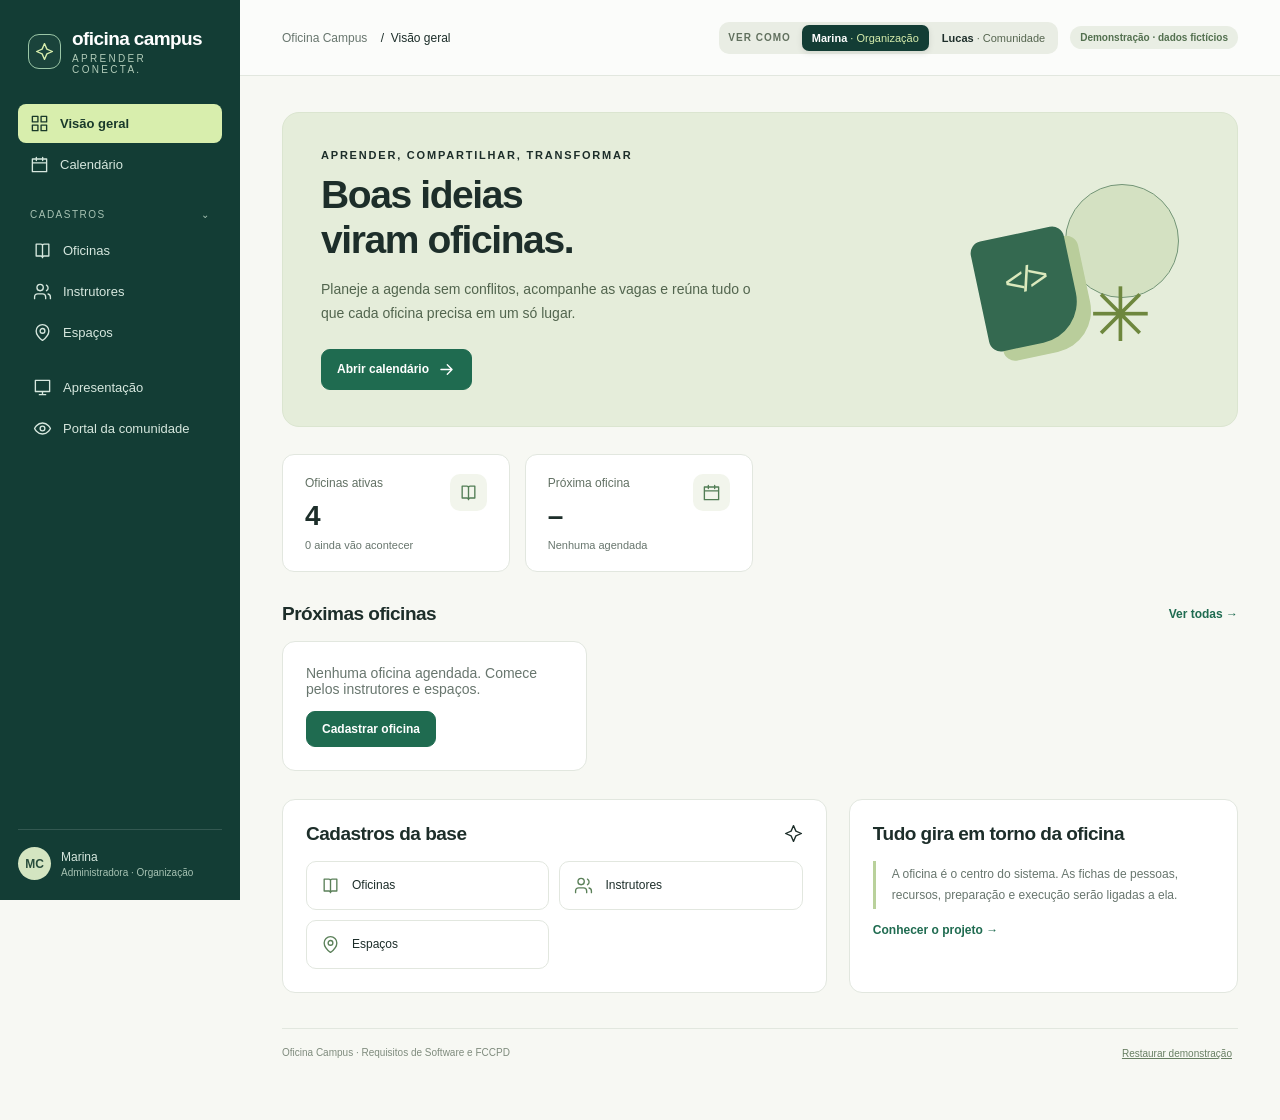
==== prototipo.html @ 09bb274a "Implementa oficinas, instrutores, espaços, calendário e a interface por perfil" ====
<!doctype html>
<html lang="pt-BR"><head><meta charset="UTF-8"><meta name="viewport" content="width=device-width, initial-scale=1.0"><meta name="theme-color" content="#133d35"><meta name="description" content="Oficina Campus: organização de informações e experiências de aprendizagem."><title>Oficina Campus</title><link rel="icon" href="data:,"><style>:root{--ink:#1d2e2a;--muted:#68766e;--forest:#133d35;--green:#1f6b50;--lime:#d8eead;--line:#e2e7df;--paper:#f7f8f3;--white:#fff;--radius:17px;--shadow:0 18px 55px #18372c17;color-scheme:light;font-family:Inter,ui-sans-serif,-apple-system,BlinkMacSystemFont,"Segoe UI",sans-serif}
*{box-sizing:border-box}body{margin:0;background:var(--paper);color:var(--ink);font-size:14px}button,input,select,textarea{font:inherit}button,a,input,select,textarea{outline-offset:4px}button{cursor:pointer}button:disabled{cursor:wait;opacity:.55}a{color:inherit}button:focus-visible,a:focus-visible{outline:3px solid #b7d877}h1,h2,h3,p{margin-top:0}h1{font-size:36px;letter-spacing:-1.4px;font-weight:650;line-height:1.15}h2{font-size:23px;letter-spacing:-.5px}h3{font-size:16px}.muted{color:var(--muted)}.eyebrow{font-size:11px;font-weight:750;text-transform:uppercase;letter-spacing:1.8px}.skip{position:fixed;top:-100px;left:20px;z-index:100;background:white;padding:14px}.skip:focus{top:8px}.icon{width:19px;height:19px;vertical-align:middle;fill:none;stroke:currentColor;stroke-width:1.7;stroke-linecap:round;stroke-linejoin:round;flex-shrink:0}
.sidebar{position:fixed;inset:0 auto 0 0;width:240px;background:var(--forest);color:#d6e7de;padding:28px 18px 20px;display:flex;flex-direction:column;z-index:10}.brand{display:flex;gap:11px;align-items:center;font-size:19px;color:white;text-decoration:none;font-weight:650;padding:0 10px 27px;letter-spacing:-.6px}.brandmark{width:35px;height:35px;border:1px solid #9ac6a6;border-radius:11px;display:grid;place-items:center;color:var(--lime);background:#ffffff08}.brand small{display:block;font-size:10px;letter-spacing:2.3px;font-weight:450;margin-top:3px;color:#b2ccb9}.navscroll{overflow:auto;scrollbar-width:thin;scrollbar-color:#46665a transparent;flex:1}.navlink{display:flex;align-items:center;gap:11px;text-decoration:none;padding:10px 12px;border-radius:8px;font-size:13px;margin:2px 0}.navlink:hover{background:#ffffff0b}.navlink.active{background:var(--lime);color:#19392a;font-weight:650}.navsection{margin-top:16px}.navsection summary{font-size:10px;letter-spacing:1.5px;text-transform:uppercase;color:#a7c2b3;padding:9px 12px;cursor:pointer;list-style:none;display:flex;justify-content:space-between}.navsection summary:after{content:'⌄'}.navsection .navlink{padding-left:15px}.sidefoot{border-top:1px solid #ffffff23;padding-top:17px;margin-top:18px;display:flex;gap:10px;align-items:center;font-size:12px}.avatar{width:33px;height:33px;display:grid;place-items:center;border-radius:50%;font-weight:700;background:#d4e5c1;color:#294d3c}.sidefoot small{display:block;color:#a7c2b3;margin-top:3px}.workspace{margin-left:240px;min-height:100vh}.topbar{height:76px;border-bottom:1px solid var(--line);display:flex;align-items:center;justify-content:space-between;padding:0 42px;background:#fff9;gap:20px}.breadcrumb{font-size:12px;color:var(--muted)}.breadcrumb span{color:var(--ink);margin-left:10px}.top-actions{display:flex;gap:12px;align-items:center}.badge{font-size:10px;border-radius:20px;padding:6px 10px;background:#e9eee4;color:#53704f;white-space:nowrap;font-weight:650}.outline,.button,.iconbutton{display:inline-flex;gap:8px;align-items:center;justify-content:center;border:1px solid var(--line);background:white;border-radius:9px;padding:10px 15px;color:var(--ink);text-decoration:none;font-weight:600;font-size:12px}.button{background:var(--green);color:white;border-color:var(--green)}.button:hover{background:#17553f}.button.light{background:var(--lime);border-color:var(--lime);color:var(--forest)}.outline:hover,.iconbutton:hover{background:#f0f4e8}.iconbutton{width:34px;height:34px;padding:6px}.mobile-menu{display:none}.content{max-width:1500px;margin:auto;padding:36px 42px 60px}.pageheading{display:flex;justify-content:space-between;align-items:center;gap:20px;margin-bottom:25px}.pageheading h1{margin-bottom:10px}.pageheading p{color:var(--muted);margin:0;font-size:14px;line-height:1.7}.hero{background:#e5edda;border:1px solid #dbe5d0;border-radius:var(--radius);padding:36px 38px;position:relative;overflow:hidden;min-height:206px;display:flex;align-items:center;justify-content:space-between;margin-bottom:27px}.hero h1{max-width:480px;font-size:39px;margin:12px 0 14px}.hero p{max-width:445px;line-height:1.75;color:#52654e;margin-bottom:23px}.hero-art{width:210px;height:170px;position:relative;margin-right:20px;flex-shrink:0}.art-circle{position:absolute;width:114px;height:114px;border:1px solid #739577;border-radius:50%;right:0;top:0;background:#b8cd9e66}.art-square{position:absolute;width:95px;height:112px;left:10px;top:49px;border-radius:12px 12px 42px 12px;background:#346950;transform:rotate(-12deg);box-shadow:12px 12px 0 #b9cd9b}.art-spark{position:absolute;right:27px;bottom:1px;font-size:75px;color:#6e873e;line-height:1}.art-lines{position:absolute;left:35px;top:75px;color:#dbe9bd;transform:rotate(-12deg);font-size:35px;letter-spacing:-3px}.stats{display:grid;grid-template-columns:repeat(4,1fr);gap:15px;margin-bottom:31px}.stat{background:white;border:1px solid var(--line);border-radius:12px;padding:19px 22px;display:flex;justify-content:space-between;align-items:start}.stat b{display:block;font-size:28px;letter-spacing:-1px;margin:10px 0 4px;font-weight:600}.stat small{color:var(--muted);font-size:11px}.stat-label{color:#627164;font-size:12px}.stat-icon{background:#f2f5ec;border-radius:10px;padding:9px;color:#527d55}.sectionhead{display:flex;align-items:center;justify-content:space-between;margin-bottom:16px;gap:15px}.sectionhead h2{margin:0;font-size:19px}.textlink{color:var(--green);font-weight:650;font-size:12px;text-decoration:none}.cards{display:grid;grid-template-columns:repeat(3,minmax(0,1fr));gap:20px}.card{background:white;border:1px solid var(--line);border-radius:14px;overflow:hidden;transition:transform .15s,box-shadow .15s}.card:hover{transform:translateY(-3px);box-shadow:0 9px 25px #18372c0c}.card-art{height:138px;position:relative;overflow:hidden;display:flex;justify-content:center;align-items:center;background:#dde8d8;color:#3e7351}.card-art.theme-1{background:#e3e8ef;color:#4e6880}.card-art.theme-2{background:#f0e3d7;color:#a67752}.card-art:before{content:'';position:absolute;width:100px;height:100px;border:1px solid currentColor;opacity:.25;transform:rotate(35deg);border-radius:24px;right:35px}.card-art:after{content:'';position:absolute;width:135px;height:135px;border:1px solid currentColor;opacity:.2;border-radius:50%;left:20px;bottom:-55px}.card-art .icon{height:49px;width:49px;stroke-width:1.1;z-index:1}.card-art .pill{position:absolute;top:14px;left:14px;background:#ffffffcc;font-size:9px}.cardbody{padding:20px}.cardbody h3{line-height:1.4;margin-bottom:10px}.cardbody p{color:var(--muted);line-height:1.7;font-size:12px;min-height:40px;margin-bottom:18px;display:-webkit-box;-webkit-line-clamp:2;-webkit-box-orient:vertical;overflow:hidden}.cardfoot{border-top:1px solid #eff1ec;padding-top:15px;display:flex;justify-content:space-between;align-items:center;color:var(--muted);font-size:11px}.cardfoot button{border:0;background:transparent;color:var(--green);font-size:11px;font-weight:700}.pill{display:inline-flex;gap:5px;align-items:center;background:#eaf4e6;color:#3b6a43;border-radius:20px;padding:5px 9px;font-size:10px;font-weight:600}.pill.gray{background:#edf0ec;color:#6b756d}.pill.blue{background:#e5eff6;color:#386683}.pill.gold{background:#fbf1d5;color:#886e22}.panel{background:white;border:1px solid var(--line);border-radius:13px;padding:23px}.twocol{display:grid;grid-template-columns:1.4fr 1fr;gap:22px;margin-top:28px}.quicklinks{display:grid;grid-template-columns:1fr 1fr;gap:10px}.quicklink{padding:14px;border:1px solid var(--line);border-radius:10px;text-decoration:none;display:flex;gap:12px;align-items:center;font-size:12px}.quicklink .icon{color:#5b8059}.note{border-left:3px solid #b9d19b;padding:3px 0 3px 16px;line-height:1.75;font-size:12px;color:var(--muted)}.toolbar{display:flex;gap:12px;align-items:center;margin-bottom:20px;flex-wrap:wrap}.searchbox{display:flex;gap:10px;align-items:center;flex:1;min-width:190px;background:white;border:1px solid var(--line);border-radius:9px;padding:0 13px;color:var(--muted)}.searchbox input{width:100%;border:0;background:transparent;padding:12px 0;outline:none}.toolbar select{border:1px solid var(--line);background:white;border-radius:9px;padding:11px 14px;font-size:12px}.segmented{display:flex;background:#e9ede4;border-radius:9px;padding:3px;gap:3px}.segmented button{border:0;background:transparent;border-radius:7px;padding:8px 12px;font-size:12px;color:#61705e}.segmented button.active{background:white;box-shadow:0 2px 5px #00000008;color:var(--ink)}.tablewrap{overflow:auto;background:white;border:1px solid var(--line);border-radius:12px}table{width:100%;border-collapse:collapse;text-align:left;white-space:nowrap}thead{background:#f4f6f0}th{font-size:10px;text-transform:uppercase;letter-spacing:1px;color:#6b786a;font-weight:650;padding:15px 20px}td{padding:17px 20px;font-size:12px;border-top:1px solid #edf0e9}td:first-child{font-weight:600}td .truncate{display:block;max-width:310px;overflow:hidden;text-overflow:ellipsis}.rowactions{display:flex;gap:6px;justify-content:flex-end}.empty{text-align:center;padding:65px 20px;background:white;border:1px dashed #cad5c4;border-radius:14px}.empty .icon{width:40px;height:40px;color:#93a581;margin-bottom:15px}.empty p{color:var(--muted);line-height:1.8}.results-count{font-size:11px;color:var(--muted);margin-bottom:13px}.footer{display:flex;justify-content:space-between;border-top:1px solid var(--line);margin-top:35px;padding-top:18px;color:#7f8b7d;font-size:10px;gap:20px}.footer button{background:none;border:0;color:#687f63;font-size:10px;text-decoration:underline}
dialog{border:0;padding:0;background:white;color:var(--ink);box-shadow:var(--shadow)}dialog::backdrop{background:#142d255c;backdrop-filter:blur(3px)}#drawer{position:fixed;inset:0 0 0 auto;margin:0;width:min(570px,100%);height:100dvh;max-height:100dvh;border-radius:18px 0 0 18px;max-width:100%;overflow:auto}#drawer[open]{display:flex;flex-direction:column}.drawerhead{padding:28px 30px 22px;border-bottom:1px solid var(--line);display:flex;align-items:start;justify-content:space-between;gap:20px}.drawerhead h2{margin:8px 0 9px;font-size:25px}.drawerhead p{color:var(--muted);font-size:12px;line-height:1.6;margin:0}.drawerbody{padding:25px 30px;flex:1;overflow:auto}.drawerbody form{display:flex;flex-direction:column;gap:20px}.field label{display:block;font-size:12px;font-weight:650;margin-bottom:8px}.field label em{font-size:10px;color:#87917f;font-style:normal;font-weight:400;margin-left:7px}.field input,.field textarea,.field select{width:100%;padding:12px 13px;border:1px solid #d8e0d2;border-radius:8px;color:var(--ink);background:#fdfefb}.field textarea{min-height:105px;resize:vertical;line-height:1.7}.field input:focus,.field textarea:focus,.field select:focus{border-color:#428064;outline:2px solid #dae9c9}.field small{display:block;font-size:10px;color:var(--muted);line-height:1.65;margin-top:6px}.drawerfoot{position:sticky;bottom:0;background:#fff;padding:18px 30px;border-top:1px solid var(--line);display:flex;gap:10px;justify-content:flex-end}.form-error{background:#fff1ec;border:1px solid #ecc8bc;color:#9f4634;font-size:12px;padding:13px;border-radius:9px;line-height:1.6}.detailitem{margin-bottom:24px}.detailitem dt{font-size:10px;letter-spacing:.9px;text-transform:uppercase;color:var(--muted);margin-bottom:8px}.detailitem dd{margin:0;line-height:1.85;white-space:pre-wrap;font-size:14px;overflow-wrap:anywhere}.detailitem ul{padding-left:20px}.component-row{display:flex;gap:7px;margin-bottom:8px}.detailmeta{display:flex;gap:9px;flex-wrap:wrap;margin-bottom:24px}.smallnote{font-size:11px;color:var(--muted);line-height:1.8;margin:15px 0}.alertline{background:#f2f5e9;padding:13px 15px;border-radius:8px;font-size:12px;line-height:1.7;color:#5b7050;margin-bottom:20px}#confirm{width:420px;max-width:calc(100% - 30px);border-radius:15px;padding:28px}#confirm h2{font-size:22px}#confirm p{line-height:1.8;color:var(--muted);font-size:13px}#confirm .actions{display:flex;gap:10px;justify-content:flex-end;margin-top:25px}#toast{position:fixed;bottom:24px;left:calc(50% + 120px);transform:translateX(-50%);z-index:100;background:var(--forest);color:white;padding:13px 22px;border-radius:10px;box-shadow:var(--shadow);font-size:12px;max-width:90%;display:none}#toast.show{display:block}.map-scroll{overflow:auto;padding-bottom:15px}.storymap{min-width:1000px;display:grid;grid-template-columns:repeat(5,minmax(180px,1fr));gap:12px}.maphead{padding:19px;border-radius:10px;background:var(--forest);color:white;min-height:90px}.maphead small{color:#b5d0b9;font-size:10px}.maphead h3{line-height:1.5;margin:10px 0 0;font-size:14px}.maplane{grid-column:1/-1;padding:13px 2px 5px;font-size:11px;font-weight:700;letter-spacing:1px;text-transform:uppercase;color:#5d7452;border-bottom:1px dashed #c8d6bc}.storycolumn{display:flex;flex-direction:column;gap:10px}.storycard{display:block;width:100%;text-align:left;border:1px solid #dae3cf;border-top:3px solid #aac986;background:#fff;border-radius:8px;padding:14px;line-height:1.6;color:var(--ink)}.storycard:hover{background:#f2f6e9}.storycard b{display:block;font-size:12px;margin-bottom:7px}.storycard p{font-size:10px;margin:0;color:var(--muted)}.storycard small{display:block;font-size:9px;color:#708260;margin-top:9px}.personas{display:grid;grid-template-columns:repeat(3,1fr);gap:20px}.persona{border:1px solid var(--line);background:white;border-radius:15px;padding:25px}.persona .avatar{width:48px;height:48px;margin-bottom:18px;font-size:16px}.persona h3{font-size:20px;margin-bottom:6px}.persona .role{font-size:11px;color:#5b7d51;margin-bottom:19px}.persona p,.persona li{font-size:12px;line-height:1.8;color:var(--muted)}.persona ul{padding-left:15px}.presentationtabs{display:flex;gap:10px;margin:22px 0;flex-wrap:wrap}.presentationtabs a{padding:9px 15px;border:1px solid var(--line);border-radius:8px;text-decoration:none;background:white;font-size:12px}.presentationtabs a.active{background:var(--forest);color:white}.timeline{display:flex;flex-direction:column;gap:14px}.timeline-row{display:grid;grid-template-columns:115px 1fr;gap:23px;background:white;border:1px solid var(--line);padding:20px;border-radius:12px}.timeline-row time{font-weight:700;color:var(--green);font-size:16px}.timeline-row p{font-size:12px;color:var(--muted);line-height:1.7;margin-bottom:0}.timeline-row h3{margin-bottom:8px}.portalhero{text-align:center;padding:45px 15px}.portalhero h1{font-size:40px}.portalhero p{color:var(--muted);line-height:1.8}.portalgrid{display:grid;grid-template-columns:repeat(2,1fr);gap:18px}.portalitem{background:white;border:1px solid var(--line);padding:25px;border-radius:14px}.portalitem p{font-size:13px;line-height:1.8;white-space:pre-wrap;overflow-wrap:anywhere}.portalitem .eyebrow{color:#6c8d55;margin-bottom:13px}.legend{display:flex;gap:15px;flex-wrap:wrap;font-size:11px;color:var(--muted);margin:20px 0}.legend span:before{content:'●';color:#99b978;margin-right:6px}.focusnote{background:#e8efdb;border:1px solid #dae5c8;border-radius:10px;padding:18px;font-size:12px;line-height:1.8;margin-bottom:23px}
@media(min-width:1600px){.content{padding-top:42px}.hero h1{font-size:44px}.card-art{height:170px}}
@media(max-width:1100px){.sidebar{width:210px}.workspace{margin-left:210px}.content{padding:28px 25px}.topbar{padding:0 25px}.cards{gap:13px}.hero{padding:28px}.hero-art{width:150px;margin:0}.hero h1{font-size:34px}.stat{padding:16px}.stat-icon{display:none}.personas{gap:12px}.persona{padding:18px}#toast{left:calc(50% + 105px)}}
@media(max-width:800px){.sidebar{transform:translateX(-100%);transition:transform .2s}.sidebar.open{transform:translateX(0);box-shadow:20px 0 60px #0004}.workspace{margin-left:0}.mobile-menu{display:inline-flex}.topbar{height:64px;padding:0 18px}.breadcrumb{display:none}.top-actions{margin-left:auto;gap:8px}.top-actions>.outline{font-size:10px;padding:9px}.badge{font-size:9px}.content{padding:25px 18px}.hero{padding:26px}.hero-art{display:none}.hero h1{font-size:34px}.stats{grid-template-columns:1fr 1fr;gap:10px}.cards{grid-template-columns:repeat(2,minmax(0,1fr))}.twocol{grid-template-columns:1fr}.personas{grid-template-columns:1fr}.pageheading{align-items:start}h1{font-size:30px}.pageheading .button{white-space:nowrap}.portalgrid{grid-template-columns:1fr}#toast{left:50%}.footer{line-height:1.6}}
@media(max-width:490px){.cards{grid-template-columns:1fr}.card-art{height:130px}.hero h1{font-size:32px}.hero{padding:25px}.top-actions .badge{max-width:130px;white-space:normal;text-align:center}.top-actions>.outline .icon{display:none}.pageheading{flex-wrap:wrap}.pageheading .button{width:100%}.toolbar .segmented{order:5}.quicklinks{grid-template-columns:1fr}.timeline-row{grid-template-columns:1fr;gap:7px}.drawerhead,.drawerbody{padding:23px}.drawerfoot{padding:16px 23px}.stat b{font-size:25px}.hero .eyebrow{font-size:10px}}
/* ---------- Versão 3: oficina no centro, calendário, vagas e abas ---------- */
.card-art .arttags{position:absolute;top:14px;left:14px;right:14px;display:flex;gap:6px;flex-wrap:wrap;z-index:1}.card-art .arttags .pill{position:static}
.pill.warn{background:#fff1e1;color:#9a5a14}.pill .icon{width:13px;height:13px}
.past{filter:grayscale(.85);opacity:.62}.past:hover{opacity:.85}tr.past td{color:#8a948b}
.seats{display:inline-flex;align-items:center;gap:5px}.seats.full{color:#9f4634;font-weight:650}
button.soldout:disabled,button[aria-disabled="true"]{cursor:not-allowed;opacity:.5}
.button.small,.outline.small{padding:6px 10px;font-size:11px}
.textlink.back{display:inline-flex;gap:6px;align-items:center;margin-bottom:16px;font-size:12px}.textlink.strong{border:0;background:none;font-size:17px;font-weight:650;color:var(--ink);padding:0;text-align:left}
.oficinahead{align-items:flex-start}.oficinahead .coursemeta{margin-top:8px}.headactions{display:flex;gap:10px;flex-wrap:wrap;justify-content:flex-end}
.tabs{display:flex;gap:4px;border-bottom:1px solid var(--line);margin:8px 0 24px;overflow:auto}.tabs button{border:0;background:transparent;padding:12px 16px;font-weight:600;font-size:13px;color:var(--muted);border-bottom:3px solid transparent;display:inline-flex;gap:8px;align-items:center;white-space:nowrap}.tabs button.active{color:var(--forest);border-bottom-color:var(--green)}.tabs .count{font-size:10px;background:#e9eee4;color:#53704f;border-radius:20px;padding:2px 8px}
.tabsection{background:white;border:1px solid var(--line);border-radius:14px;padding:20px 22px;margin-bottom:18px}.tabsection .sectionhead{margin:0 0 6px}.tabsection h2{font-size:18px;display:flex;gap:9px;align-items:center}.tabsection h2 .muted{font-size:13px;font-weight:500}
.recordlist{list-style:none;margin:10px 0 0;padding:0}.recordlist li{display:flex;align-items:center;gap:12px;border-top:1px solid var(--line);padding:10px 0}.recordlist li:first-child{border-top:0}.rowmain{flex:1;text-align:left;border:0;background:transparent;padding:4px 0;color:var(--ink);min-width:0}.rowmain b{display:block;font-size:13px}.rowmain small{display:block;color:var(--muted);font-size:11px;margin-top:3px;overflow:hidden;text-overflow:ellipsis;white-space:nowrap}.rowtags{display:flex;gap:6px}.recordlist .rowactions{display:flex;gap:6px;align-items:center}.archivedrow{opacity:.6}.emptyline{font-size:12px;margin:8px 0 0}
.summaryrow{display:flex;width:100%;gap:12px;align-items:center;text-align:left;border:1px solid var(--line);background:#fbfcf8;border-radius:10px;padding:13px 15px;margin-bottom:9px;color:var(--ink)}.summaryrow b{min-width:90px}.summaryrow span{flex:1;color:var(--muted);font-size:12px}.summaryrow:hover{background:#f0f4e8}
.calhead{display:flex;align-items:center;gap:10px;margin:8px 0 14px;flex-wrap:wrap}.calhead h2{margin:0;min-width:190px;text-align:center}.calhead.small h3{margin:0;flex:1;text-align:center}.legend.inline{margin:0 0 0 auto;align-items:center}.legend.inline span:before{content:none}.legend .dot{display:inline-block;width:10px;height:10px;border-radius:3px;background:var(--green);margin:0 2px 0 8px}.legend .dot.past{background:#b9c1b9}
.calendar{display:grid;grid-template-columns:repeat(7,minmax(0,1fr));gap:6px;margin-bottom:28px}.calweek{font-size:10px;font-weight:700;text-transform:uppercase;letter-spacing:1px;color:var(--muted);padding:4px 6px}.calday{min-height:118px;background:white;border:1px solid var(--line);border-radius:10px;padding:7px;display:flex;flex-direction:column;gap:5px;min-width:0}.calday.empty{background:transparent;border-color:transparent}.calday.today{border-color:var(--green);box-shadow:inset 0 0 0 1px var(--green)}.calnum{display:flex;justify-content:space-between;align-items:center;font-size:12px;font-weight:650;color:var(--muted)}.caladd{border:0;background:transparent;color:#9aa79c;padding:2px;border-radius:6px;opacity:0}.calday:hover .caladd,.caladd:focus-visible{opacity:1}.caladd .icon{width:15px;height:15px}
.calevent{display:block;width:100%;text-align:left;border:0;border-left:3px solid var(--green);background:#eaf4e6;color:var(--forest);border-radius:6px;padding:6px 7px;font-size:11px;line-height:1.35;overflow:hidden}.calevent small{display:block;color:#5b7263;font-size:10px;margin-top:2px;white-space:nowrap;overflow:hidden;text-overflow:ellipsis}.calevent.warn{border-left-color:#d08a2e}.calevent:hover{background:#dcedd3}
.calendar.mini{gap:3px;margin-bottom:14px}.calendar.mini .calweek{text-align:center;padding:2px}.calendar.mini .calday{min-height:0;aspect-ratio:1;padding:0;border-radius:8px;align-items:center;justify-content:center;font-size:12px}.calendar.mini .calday button{width:100%;height:100%;border:0;border-radius:8px;background:var(--green);color:white;font-weight:700}.calendar.mini .calday button.past{background:#b9c1b9}
.agenda{list-style:none;padding:0;margin:0 0 30px}.agenda li{margin-bottom:9px}.agenda button{display:flex;width:100%;gap:18px;align-items:center;text-align:left;border:1px solid var(--line);background:white;border-radius:12px;padding:14px 16px;color:var(--ink)}.agenda time{min-width:120px;font-weight:700;color:var(--green)}.agenda time small{display:block;color:var(--muted);font-weight:500;margin-top:3px}.agenda span{flex:1}.agenda .coursemeta{margin-top:5px}
.supportgrid{display:grid;grid-template-columns:minmax(260px,330px) 1fr;gap:24px;align-items:start}.miniStats{display:flex;flex-direction:column;gap:8px;margin-top:18px}.upcoming{margin-bottom:16px}.upcominghead{display:flex;justify-content:space-between;gap:14px;align-items:flex-start}.upcominghead h3{margin-bottom:6px}
.checklist{list-style:none;padding:0;margin:14px 0 0;display:grid;grid-template-columns:repeat(auto-fill,minmax(220px,1fr));gap:8px}.checklist button{display:flex;width:100%;gap:9px;align-items:center;text-align:left;border:1px solid var(--line);border-radius:9px;background:#fbfcf8;padding:10px 12px;font-size:12px;color:var(--ink)}.checklist button span{flex:1}.checklist .ok button{border-color:#cfe3c4}.checklist .ok .icon:first-child{color:var(--green)}.checklist .warn button{background:#fff7ec;border-color:#f0d5ad}.checklist .warn .icon:first-child{color:#b26a12}.checklist .info .icon:first-child{color:#5e7a8c}
.confirmation{text-align:center;padding:30px 10px;line-height:1.8}.confirmation .icon{width:46px;height:46px;color:var(--green);margin-bottom:14px}.confirmation p{font-size:14px}
.heroactions{display:flex;gap:10px;justify-content:center;flex-wrap:wrap}.sitenav .button.ghost{background:transparent;color:#d6e7de;border-color:#ffffff40}.sitenav .button.ghost:hover{background:#ffffff14}
.sitenav>button.active:not(.button){background:#ffffff1f;color:white}
@media(max-width:1100px){.supportgrid{grid-template-columns:1fr}}
@media(max-width:800px){.calendar:not(.mini){display:none}.calhead h2{min-width:0}.legend.inline{display:none}.recordlist li{flex-wrap:wrap}.recordlist .rowmain{flex-basis:100%}.oficinahead{flex-direction:column}.headactions{justify-content:flex-start}.agenda button{flex-wrap:wrap}}
@media print{.sidebar,.topbar,.footer,.presentationtabs,.pageheading>button,.toolbar,#toast{display:none!important}.workspace{margin:0}.content{padding:0;max-width:none}.storymap{min-width:0;gap:7px}.map-scroll{overflow:visible}.storycard{break-inside:avoid;padding:8px}.storycard b{font-size:9px}.storycard p,.storycard small{font-size:8px}.maphead{min-height:60px;padding:10px}.maphead h3{font-size:11px}.personas{grid-template-columns:repeat(3,1fr)}@page{size:A4 landscape;margin:12mm}}
.profileswitch{display:flex;align-items:center;gap:3px;background:#e9ede4;border-radius:10px;padding:3px;font-size:11px}
.profileswitch>span{color:#61705e;padding:0 8px 0 6px;font-size:10px;text-transform:uppercase;letter-spacing:1px;font-weight:700}
.profileswitch button{border:0;background:transparent;border-radius:7px;padding:7px 10px;font-size:11px;color:#55654f;white-space:nowrap}
.profileswitch button b{font-weight:700;color:var(--ink)}
.profileswitch button.active{background:var(--forest);color:#d8eead;box-shadow:0 2px 6px #0000001a}
.profileswitch button.active b{color:white}
a.stat{text-decoration:none;color:inherit}
a.stat:hover{border-color:#b9d19b}
.linkchip{display:inline-flex;align-items:center;gap:6px;border:1px solid #d7e3cc;background:#f4f8ee;color:#2f5b3f;border-radius:20px;padding:4px 10px 4px 8px;font-size:11px;font-weight:600;max-width:240px;overflow:hidden;text-overflow:ellipsis}
.linkchip .icon{width:14px;height:14px}
.linkchip.archived{background:#f0f1ee;color:#6b756d;border-color:#e0e3dd}
.related{border-top:1px solid var(--line);padding-top:20px;margin-top:6px}
.related h3{display:flex;gap:8px;align-items:center;font-size:14px;margin-bottom:14px}
.relatedgroup{border:1px solid var(--line);border-radius:10px;padding:12px 14px;margin-bottom:10px}
.relatedhead{display:flex;justify-content:space-between;align-items:center;gap:10px;font-size:12px;font-weight:650}
.relatedhead span{display:flex;gap:8px;align-items:center}
.relatedhead .textlink{border:0;background:none}
.relatedgroup ul{margin:8px 0 0;padding-left:26px;font-size:12px;line-height:1.9}
.relatedgroup li button{border:0;background:none;padding:0;color:var(--ink);text-align:left;text-decoration:underline;text-decoration-color:#c5d4b8}
.lockedfield{display:flex;gap:8px;align-items:center;padding:12px 13px;border:1px dashed #cfdcc4;border-radius:8px;background:#f6f9f1;font-weight:600;font-size:13px}
.countbutton{min-width:34px;border:1px solid #d7e3cc;background:#f4f8ee;border-radius:8px;padding:6px 10px;font-weight:700;color:#2f5b3f}
.countbutton.zero{background:white;color:#9aa596;border-color:var(--line);font-weight:500}
.supporttable td small{font-weight:400}
.previewline{display:flex;gap:10px;align-items:center}
.previewline span{flex:1}
.previewline .textlink{border:0;background:none}
.site{min-height:100vh;background:var(--paper)}
.sitehead{position:sticky;top:0;z-index:5;display:flex;align-items:center;gap:22px;padding:14px 42px;background:#133d35f2;color:white;backdrop-filter:blur(6px);flex-wrap:wrap}
.sitebrand{display:flex;gap:11px;align-items:center;color:white;text-decoration:none;font-size:18px;font-weight:650;letter-spacing:-.5px}
.sitebrand small{display:block;font-size:10px;letter-spacing:1.6px;font-weight:450;color:#b2ccb9;text-transform:uppercase;margin-top:2px}
.sitenav{display:flex;gap:6px;align-items:center;margin-left:auto}
.sitenav>button:not(.button){border:0;background:transparent;color:#d6e7de;padding:9px 12px;border-radius:8px;font-size:12px;font-weight:600}
.sitenav>button:not(.button):hover{background:#ffffff14}
.sitehead .profileswitch{background:#ffffff14}
.sitehead .profileswitch>span{color:#b2ccb9}
.sitehead .profileswitch button{color:#c8dccf}
.sitehead .profileswitch button b{color:white}
.sitehead .profileswitch button.active{background:var(--lime);color:var(--forest)}
.sitehead .profileswitch button.active b{color:var(--forest)}
.sitecontent{max-width:1180px}
.portalhero .button{margin-top:6px}
.coursegrid{display:grid;grid-template-columns:repeat(3,minmax(0,1fr));gap:20px}
.portalcourse{background:white;border:1px solid var(--line);border-radius:14px;overflow:hidden;display:flex;flex-direction:column}
.portalcourse .card-art{height:110px}
.portalcourse .cardbody{display:flex;flex-direction:column;flex:1}
.portalcourse .cardbody p{-webkit-line-clamp:3;min-height:0}
.coursemeta{display:flex;gap:6px;align-items:center;color:var(--muted);font-size:11px;margin:-4px 0 12px}
.coursemeta .icon{width:15px;height:15px}
.preplist{display:flex;flex-direction:column;gap:7px;margin-bottom:16px}
.preplist .eyebrow{font-size:9px;margin-bottom:2px}
.prepitem{display:flex;gap:10px;align-items:center;text-align:left;border:1px solid #e3eadc;background:#f8faf4;border-radius:9px;padding:9px 11px;text-decoration:none;color:var(--ink);font-size:12px;width:100%}
.prepitem:hover{background:#eff5e6}
.prepitem .icon{color:#4f7e57}
.prepitem b{display:block;font-weight:650}
.prepitem small{display:block;color:var(--muted);font-size:10px;margin-top:2px}
.courseactions{display:flex;gap:8px;flex-wrap:wrap;margin-top:auto}
.portalsection{margin-top:34px}
.faqlist{display:flex;flex-direction:column;gap:8px}
.faqitem{background:white;border:1px solid var(--line);border-radius:11px;padding:15px 18px}
.faqitem summary{cursor:pointer;font-weight:650;font-size:13px}
.faqitem p{color:var(--muted);line-height:1.8;font-size:13px;margin:10px 0 0;white-space:pre-wrap}
.storycard.community{border-style:dashed;border-top:3px dashed #8db3c9;background:#f8fbfd;text-decoration:none}
.storycard.community small{color:#4f7189}
@media(max-width:1250px){.top-actions .badge{display:none}}
@media(max-width:1100px){.coursegrid{grid-template-columns:repeat(2,minmax(0,1fr))}.sitehead{padding:14px 25px}}
@media(max-width:800px){.profileswitch>span{display:none}.profileswitch button{padding:7px 8px}.profileswitch .plabel{display:none}.coursegrid{grid-template-columns:1fr}.sitehead{padding:12px 18px;gap:12px}.sitenav{margin-left:0;order:3;width:100%;overflow:auto}}
@media(max-width:490px){.profileswitch button{font-size:10px}}
@media print{.profileswitch,.sitehead{display:none!important}}
#conteudos>.empty{margin-top:34px}
.chips{display:flex;flex-wrap:wrap;gap:6px}
.checks{display:flex;flex-direction:column;gap:6px;border:1px solid #d8e0d2;border-radius:8px;padding:10px 12px;background:#fdfefb;max-height:220px;overflow:auto}
.check{display:flex;gap:9px;align-items:center;font-size:13px;cursor:pointer}
.check input{width:16px;height:16px;accent-color:var(--green)}
.coursemeta{display:flex;flex-wrap:wrap;gap:4px 12px}
.coursemeta span{display:inline-flex;gap:5px;align-items:center}
.cardbody .coursemeta{margin:-4px 0 10px}
</style></head><body>
<a class="skip" href="#conteudo">Pular para o conteúdo</a>
<div id="app"></div><div id="toast" role="status" aria-live="polite"></div>
<dialog id="drawer" aria-labelledby="drawer-title"></dialog><dialog id="confirm" aria-labelledby="confirm-title"></dialog>
<script>window.CAMPUS_MODULES = [{"id": "instrutores", "title": "Instrutores", "singular": "instrutor", "owner": 1, "group": "Cadastros", "summary": "Conheça quem compartilha conhecimento.", "fields": [{"key": "nome", "label": "Nome", "kind": "text", "min": 1, "max": 100, "required": true, "options": [], "hint": ""}, {"key": "apresentacao", "label": "Apresentação", "kind": "textarea", "min": 1, "max": 2000, "required": true, "options": [], "hint": ""}, {"key": "especialidade", "label": "Especialidade", "kind": "text", "min": 1, "max": 150, "required": true, "options": [], "hint": ""}, {"key": "contato", "label": "Contato profissional", "kind": "text", "min": 0, "max": 254, "required": false, "options": [], "hint": ""}], "seeds": [{"nome": "Ana Ribeiro", "apresentacao": "Educadora com experiência em oficinas práticas de tecnologia.", "especialidade": "Programação criativa", "contato": "ana@example.com"}, {"nome": "Bruno Melo", "apresentacao": "Designer dedicado a tornar conceitos complexos mais acessíveis.", "especialidade": "Design de informação", "contato": "bruno@example.com"}], "story": "Como organizadora, quero manter perfis de instrutores para escolher quem ministra cada oficina.", "activity": "Preparar a base", "policy": "padrao", "persona": "Marina", "profiles": ["organizacao"], "community": false, "communityStory": "", "tab": null, "create": true, "edit": true, "actions": [], "menu": ["organizacao"], "archive": true}, {"id": "espacos", "title": "Espaços", "singular": "espaço", "owner": 1, "group": "Cadastros", "summary": "Um panorama dos ambientes disponíveis.", "fields": [{"key": "nome", "label": "Nome", "kind": "text", "min": 1, "max": 100, "required": true, "options": [], "hint": ""}, {"key": "localizacao", "label": "Localização", "kind": "text", "min": 1, "max": 200, "required": true, "options": [], "hint": ""}, {"key": "descricao", "label": "Descrição", "kind": "textarea", "min": 0, "max": 2000, "required": false, "options": [], "hint": ""}, {"key": "capacidade", "label": "Capacidade", "kind": "number", "min": 1, "max": 1000, "required": true, "options": [], "hint": "Número máximo de pessoas no espaço."}], "seeds": [{"nome": "Laboratório Criativo", "localizacao": "Bloco A · sala 204", "descricao": "Mesas modulares e pontos de energia.", "capacidade": 30}, {"nome": "Sala Horizonte", "localizacao": "Bloco B · térreo", "descricao": "Ambiente para encontros e atividades em grupo.", "capacidade": 20}], "story": "Como organizadora, quero manter os espaços com sua capacidade para escolher onde cada oficina acontece.", "activity": "Preparar a base", "policy": "padrao", "persona": "Marina", "profiles": ["organizacao"], "community": false, "communityStory": "", "tab": null, "create": true, "edit": true, "actions": [], "menu": ["organizacao"], "archive": true}, {"id": "oficinas", "title": "Oficinas", "singular": "oficina", "owner": 1, "group": "Cadastros", "summary": "Oficinas com data, local, instrutores e vagas.", "fields": [{"key": "titulo", "label": "Título", "kind": "text", "min": 1, "max": 100, "required": true, "options": [], "hint": ""}, {"key": "apresentacao", "label": "Apresentação", "kind": "textarea", "min": 1, "max": 2000, "required": true, "options": [], "hint": ""}, {"key": "modalidade", "label": "Modalidade", "kind": "select", "min": 1, "max": 100, "required": true, "options": ["Presencial", "Online", "Híbrida"], "hint": ""}, {"key": "duracao", "label": "Duração em minutos", "kind": "number", "min": 1, "max": 480, "required": true, "options": [], "hint": ""}, {"key": "limite", "label": "Limite de participantes", "kind": "number", "min": 1, "max": 1000, "required": true, "options": [], "hint": "Em oficinas presenciais e híbridas, não pode passar da capacidade do espaço."}, {"key": "data", "label": "Data e horário", "kind": "datetime", "min": 16, "max": 16, "required": true, "options": [], "hint": "Dia e horário de início."}, {"key": "espaco", "label": "Espaço", "kind": "ref", "min": 0, "max": 64, "required": false, "options": [], "hint": "Obrigatório para oficinas presenciais e híbridas.", "ref": "espacos", "multiple": false, "requiredUnless": "modalidade=Online"}, {"key": "instrutores", "label": "Instrutores", "kind": "ref", "min": 1, "max": 64, "required": true, "options": [], "hint": "Escolha um ou mais instrutores ativos.", "ref": "instrutores", "multiple": true}], "seeds": [{"titulo": "Introdução à programação criativa", "apresentacao": "Explore lógica e criatividade construindo pequenas experiências interativas.", "modalidade": "Presencial", "duracao": 120, "limite": 20, "data": "2026-11-05T14:00", "espaco": "@espacos:0", "instrutores": ["@instrutores:0"]}, {"titulo": "Dados que contam histórias", "apresentacao": "Transforme números em visualizações e descubra como comunicar descobertas.", "modalidade": "Online", "duracao": 90, "limite": 50, "data": "2026-11-12T19:00", "espaco": "", "instrutores": ["@instrutores:1"]}, {"titulo": "Design para o cotidiano", "apresentacao": "Observe desafios reais e crie soluções simples com ferramentas de design.", "modalidade": "Híbrida", "duracao": 180, "limite": 15, "data": "2026-11-19T09:00", "espaco": "@espacos:1", "instrutores": ["@instrutores:0", "@instrutores:1"]}, {"titulo": "Fotografia com o celular", "apresentacao": "Aprenda enquadramento e luz usando o próprio celular.", "modalidade": "Presencial", "duracao": 90, "limite": 12, "data": "2026-09-10T14:00", "espaco": "@espacos:1", "instrutores": ["@instrutores:1"]}], "story": "Como organizadora, quero manter oficinas com data, local, instrutores e limite de participantes, sem conflito de agenda, para planejar a programação.", "activity": "Preparar a base", "policy": "padrao", "persona": "Marina", "profiles": ["organizacao"], "community": false, "communityStory": "", "tab": null, "create": true, "edit": true, "actions": [], "menu": ["organizacao"], "archive": true}];
window.CAMPUS_EDITION = "grupo";
</script><script>(function(root){
'use strict';
/* Regras compartilhadas pela interface. No protótipo (sem servidor) elas reproduzem as regras
 * dos serviços Java; com a aplicação Java aberta, quem decide é o servidor. */
const fail=(message,status=400)=>{const e=new Error(message);e.status=status;throw e;};
const TEL=/^[0-9()+\- ]+$/;
function validate(m,data){
 const result={};
 if(!data||Object.keys(data).some(k=>!m.fields.some(f=>f.key===k)))fail('O cadastro contém campos desconhecidos.');
 for(const f of m.fields){let v=data[f.key];if(typeof v==='string')v=v.trim();
  if(f.kind==='ref'&&f.multiple){if(v===undefined||v===null)v=[];if(!Array.isArray(v)||v.some(x=>typeof x!=='string'||!/^[A-Za-z0-9_-]+$/.test(x.trim())))fail(`${f.label} deve indicar registros existentes.`);v=v.map(x=>x.trim());if(v.length<(f.required?Math.max(1,f.min):0))fail(`${f.label}: escolha pelo menos ${Math.max(1,f.min)}.`);if(new Set(v).size!==v.length)fail(`${f.label} não pode repetir o mesmo registro.`);result[f.key]=v;continue;}
  if(v===undefined||v===null||v===''){if(f.required)fail(`${f.label} é obrigatório.`);if(f.requiredUnless){const [campo,valor]=f.requiredUnless.split('=');const outro=m.fields.find(x=>x.key===campo);if(String(data[campo]??'').trim()!==valor)fail(`${f.label} é obrigatório, exceto quando ${outro?outro.label:campo} for ${valor}.`);}result[f.key]=f.kind==='number'?null:f.readonly&&f.kind==='select'?f.options[0]:'';continue;}
  if(f.kind==='number'){if(typeof v!=='number'||!Number.isInteger(v)||v<f.min||v>f.max)fail(`${f.label} deve ser um inteiro de ${f.min} a ${f.max}.`);}
  else if(f.kind==='list'){if(!Array.isArray(v)||!v.length||v.some(x=>typeof x!=='string'||!x.trim()||x.trim().length>f.max))fail(`${f.label}: inclua pelo menos um componente válido, com até ${f.max} caracteres.`);v=v.map(x=>x.trim());}
  else {if(typeof v!=='string')fail(`${f.label} deve ser texto.`);if(v.length<f.min||(f.max>0&&v.length>f.max))fail(`${f.label} deve ter ${f.min} a ${f.max} caracteres.`);
   if(f.kind==='select'&&!f.options.includes(v))fail(`${f.label} possui uma opção inválida.`);
   if(f.kind==='singleline'&&/[\r\n]/.test(v))fail(`${f.label} deve ocupar uma única linha.`);
   if(f.kind==='email'&&!/^[^\s@]+@[^\s@]+\.[^\s@]+$/.test(v))fail(`${f.label} deve ter formato de e-mail.`);
   if(f.kind==='tel'){const n=(v.match(/\d/g)||[]).length;if(!TEL.test(v)||n<8||n>15)fail(`${f.label} deve ter de 8 a 15 dígitos, com DDD. Ex.: (81) 99999-0000.`);}
   if(f.kind==='ref'&&!/^[A-Za-z0-9_-]+$/.test(v))fail(`${f.label} deve indicar uma ficha existente.`);
   if(f.kind==='datetime'){const ok=/^\d{4}-\d{2}-\d{2}T\d{2}:\d{2}$/.test(v)&&(()=>{const d=new Date(v+':00Z');return !isNaN(d)&&d.toISOString().slice(0,16)===v;})();if(!ok)fail(`${f.label} deve ser uma data e um horário válidos (AAAA-MM-DDTHH:MM).`);}
   if(f.kind==='url'){try{let u=new URL(v);if(!['http:','https:'].includes(u.protocol)||!u.hostname)throw Error();}catch{fail(`${f.label} deve ser uma URL HTTP ou HTTPS com host.`);}}
  }result[f.key]=v;
 }return result;
}
/** Mesma regra dos serviços Java: vínculo novo exige registro existente e ativo; vínculo mantido continua válido.
 * records: registros por módulo, como {oficinas:[...], instrutores:[...]}. */
function checkLinks(m,data,existing,records){
 for(const f of m.fields.filter(x=>x.kind==='ref')){
  const now=[].concat(data[f.key]||[]).filter(Boolean),before=existing?[].concat(existing.dados[f.key]||[]):[];
  for(const id of now.filter(x=>!before.includes(x))){
   const r=((records||{})[f.ref]||[]).find(x=>x.id===id);
   if(!r)fail(`${f.label}: o registro escolhido não existe no cadastro.`);
   if(r.estado!=='ATIVO')fail(`${f.label}: o registro escolhido está arquivado. Restaure-o ou escolha outro.`,409);
  }
 }
}

/* ---------- Agenda, vagas e oficinas realizadas ---------- */
const minutes=s=>Date.parse(s+':00Z')/60000;
/** Início e fim (em minutos) de uma oficina. */
function span(o){const d=o.dados||o,s=minutes(d.data);return [s,s+Number(d.duracao||0)];}
function overlaps(a,b){const [s1,e1]=span(a),[s2,e2]=span(b);return s1<e2&&s2<e1;}
/** Uma oficina já aconteceu quando o horário de término passou. "agora" no formato AAAA-MM-DDTHH:MM. */
function realized(o,agora){return span(o)[1]<=minutes(agora);}
const usesSpace=d=>d.modalidade!=='Online'&&!!d.espaco;
const list=(records,id)=>(records&&records[id])||[];
const find=(records,mod,id)=>list(records,mod).find(r=>r.id===id);
const nameOf=(records,mod,id,fallback)=>find(records,mod,id)?.dados?.nome||fallback;
/** Vagas ocupadas: participantes ativos da oficina. */
function occupied(records,oficina,ignore){return list(records,'participantes').filter(p=>p.estado==='ATIVO'&&p.dados.oficina===oficina&&p.id!==ignore).length;}
function requireSeat(records,oficina,ignore){const o=find(records,'oficinas',oficina);if(!o)fail('Oficina não encontrada. Escolha uma oficina do cadastro.');const n=occupied(records,oficina,ignore);if(n>=o.dados.limite)fail(`Vagas esgotadas: a oficina "${o.dados.titulo}" já tem ${n} de ${o.dados.limite} participantes.`,409);}
/** Oficina acima da capacidade atual do espaço (a capacidade pode ter sido reduzida depois). */
function overCapacity(o,records){const d=o.dados;if(!usesSpace(d))return false;const e=find(records,'espacos',d.espaco);return !!(e&&e.dados.capacidade!=null&&d.limite>e.dados.capacidade);}
function checkCapacity(d,records){if(!usesSpace(d))return;const e=find(records,'espacos',d.espaco);const cap=e?.dados?.capacidade;if(cap!=null&&d.limite>cap)fail(`O limite de participantes (${d.limite}) passa da capacidade do espaço (${cap}).`);}
function checkAgenda(id,d,records){
 const nova={dados:d};
 for(const outra of list(records,'oficinas')){
  if(outra.id===id||outra.estado!=='ATIVO'||!overlaps(outra,nova))continue;
  if(usesSpace(d)&&usesSpace(outra.dados)&&d.espaco===outra.dados.espaco)fail(`Conflito de agenda: o espaço ${nameOf(records,'espacos',d.espaco,'escolhido')} já está reservado para "${outra.dados.titulo}" nesse horário.`,409);
  const comum=(d.instrutores||[]).find(i=>(outra.dados.instrutores||[]).includes(i));
  if(comum)fail(`Conflito de agenda: ${nameOf(records,'instrutores',comum,'o instrutor escolhido')} já ministra "${outra.dados.titulo}" nesse horário.`,409);
 }
 for(const eq of list(records,'equipamentos')){
  if(eq.estado!=='ATIVO'||!(eq.dados.oficinas||[]).includes(id))continue;
  for(const outraId of eq.dados.oficinas){if(outraId===id)continue;const outra=find(records,'oficinas',outraId);
   if(outra&&outra.estado==='ATIVO'&&overlaps(outra,nova))fail(`Conflito de agenda: o equipamento ${eq.dados.nome} já está reservado para "${outra.dados.titulo}" nesse horário.`,409);}
 }
 const n=occupied(records,id);if(id&&d.limite<n)fail(`O limite não pode ser menor que o número de participantes já incluídos (${n}).`,409);
}
function checkReservations(d,records){
 const ativas=(d.oficinas||[]).map(id=>find(records,'oficinas',id)).filter(o=>o&&o.estado==='ATIVO');
 for(let i=0;i<ativas.length;i++)for(let j=i+1;j<ativas.length;j++)if(overlaps(ativas[i],ativas[j]))
  fail(`Conflito de agenda: ${d.nome} não pode ser reservado para "${ativas[i].dados.titulo}" e "${ativas[j].dados.titulo}", que acontecem no mesmo horário.`,409);
}
function availableOficina(records,id,agora){const o=find(records,'oficinas',id);if(!o)fail('Oficina não encontrada. Escolha uma oficina do cadastro.');if(o.estado!=='ATIVO')fail('A oficina está arquivada.',409);if(realized(o,agora))fail('Esta oficina já aconteceu.',409);return o;}
/** Regras entre fichas, conferidas antes de gravar (existing é nulo na criação). */
function checkRules(m,data,existing,records,agora){
 const id=existing?.id,changed=k=>!existing||existing.dados[k]!==data[k];
 if(m.id==='oficinas'){checkCapacity(data,records);if(!existing||existing.estado==='ATIVO')checkAgenda(id,data,records);}
 if(m.id==='participantes'&&changed('oficina'))requireSeat(records,data.oficina,id);
 if(m.id==='interesses'){if(existing)fail('A manifestação de interesse não é editada: aceite ou recuse.',409);if(data.situacao!=='Pendente')fail('Uma nova manifestação de interesse começa pendente.');availableOficina(records,data.oficina,agora);requireSeat(records,data.oficina);}
 if(m.id==='avaliacoes'&&changed('oficina')){const o=find(records,'oficinas',data.oficina);if(o&&!realized(o,agora))fail(`A oficina "${o.dados.titulo}" ainda não aconteceu. A avaliação fica disponível depois do término.`,409);}
 if(m.id==='equipamentos')checkReservations(data,records);
}
/** Regras ao restaurar uma ficha arquivada. */
function checkRestore(m,r,records){
 if(m.id==='oficinas'){checkCapacity(r.dados,records);checkAgenda(r.id,r.dados,records);}
 if(m.id==='participantes')requireSeat(records,r.dados.oficina,r.id);
 if(m.id==='equipamentos')checkReservations(r.dados,records);
}
/** Aceitar ou recusar uma manifestação: devolve a nova situação; ao aceitar, também os dados do participante. */
function decide(r,action,records,agora){
 if(r.estado!=='ATIVO')fail('Restaure a manifestação antes de aceitar ou recusar.',409);
 if(r.dados.situacao!=='Pendente')fail(`Esta manifestação já foi ${String(r.dados.situacao).toLowerCase()}.`,409);
 if(action==='recusar')return {situacao:'Recusada'};
 if(action!=='aceitar')fail('A ação não é permitida no estado atual.',409);
 availableOficina(records,r.dados.oficina,agora);requireSeat(records,r.dados.oficina);
 const d=r.dados;return {situacao:'Aceita',participante:{nome:d.nome,email:d.email,telefone:d.telefone,profissao:d.profissao,observacoes:'Incluído a partir da manifestação de interesse.',oficina:d.oficina}};
}
function initial(m){return m.policy==='conteudo'?'OCULTO':'ATIVO';}
function canEdit(m,r){return m.edit!==false&&(m.policy==='operacao'||r.estado!=='ARQUIVADO');}
function transition(m,r,action){
 if(action==='arquivar'&&r.estado!=='ARQUIVADO')return 'ARQUIVADO';
 if(action==='restaurar'&&r.estado==='ARQUIVADO')return initial(m);
 if(m.policy==='conteudo'&&action==='publicar'&&r.estado==='OCULTO')return 'VISIVEL';
 if(m.policy==='conteudo'&&action==='ocultar'&&r.estado==='VISIVEL')return 'OCULTO';
 fail('A ação não é permitida no estado atual.',409);
}
const Core={validate,checkLinks,checkRules,checkRestore,decide,occupied,overCapacity,realized,overlaps,span,initial,canEdit,transition,fail};
if(typeof module!=='undefined'&&module.exports)module.exports=Core;else root.CampusCore=Core;
})(typeof window!=='undefined'?window:globalThis);
</script><script>/* Oficina Campus: interface compartilhada.
 * As funcionalidades são descritas nos metadados de formularios/ (catalogo.js no protótipo).
 * Três perfis organizam as telas: Organização (Marina), Apoio (Beatriz) e Comunidade (Lucas).
 * Não há login: o perfil escolhe as telas, e as regras continuam no domínio Java.
 * Tudo gira em torno da oficina: as fichas que pertencem a ela aparecem nas abas da página da oficina. */
(async function(){
'use strict';
let modules=window.CAMPUS_MODULES, live=false, serverNow='', records={}, publicData={oficinas:[],conteudo:[],faq:[],vagas:{}}, drawerRecord=null, busy=false;
const C=CampusCore,$=s=>document.querySelector(s),key='oficina-campus-v3-'+window.CAMPUS_EDITION,profileKey='oficina-campus-perfil';
const PROFILES={
 organizacao:{persona:'Marina',label:'Organização',role:'Administradora',initials:'MC'},
 apoio:{persona:'Beatriz',label:'Apoio',role:'Professora',initials:'BF'},
 comunidade:{persona:'Lucas',label:'Comunidade',role:'Aluno',initials:'LC'}
};
/** Ordem de exibição das telas no menu e nas abas. */
const ORDER=['oficinas','instrutores','espacos','parceiras','equipamentos','sugestoes','atendimentos','faq','comunicados','interesses','participantes','avaliacoes','kits','acessibilidade','materiais','guias','leituras','tarefas','ocorrencias'];
const TABS=[['resumo','Resumo'],['pessoas','Pessoas','Pessoas'],['recursos','Recursos','Recursos'],['preparacao','Preparação','Preparação'],['execucao','Execução','Execução']];
const esc=v=>String(v??'').replace(/[&<>"']/g,c=>({'&':'&amp;','<':'&lt;','>':'&gt;','"':'&quot;',"'":'&#39;'}[c]));
const paths={home:'M3 10 12 3l9 7M5 9v12h14V9M9 21v-7h6v7',book:'M4 4h6c2 0 2 2 2 2s0-2 2-2h6v15h-6c-2 0-2 2-2 2s0-2-2-2H4zM12 6v15',users:'M16 21v-2a4 4 0 0 0-4-4H6a4 4 0 0 0-4 4v2M9 11a4 4 0 1 0 0-8 4 4 0 0 0 0 8M17 4a4 4 0 0 1 0 7M22 21v-2a4 4 0 0 0-3-3.87',pin:'M20 10c0 6-8 12-8 12S4 16 4 10a8 8 0 1 1 16 0zM15 10a3 3 0 1 1-6 0 3 3 0 0 1 6 0',heart:'M20.8 4.6a5.5 5.5 0 0 0-7.8 0L12 5.7l-1.1-1.1a5.5 5.5 0 0 0-7.8 7.8L12 21l8.8-8.6a5.5 5.5 0 0 0 0-7.8',box:'M3 7l9-4 9 4-9 4zM3 7v10l9 4 9-4V7M12 11v10',file:'M14 2H6v20h12V6zM14 2v5h5M9 12h6M9 16h6',check:'M9 12l2 2 4-4M21 12a9 9 0 1 1-18 0 9 9 0 0 1 18 0',search:'M21 21l-5-5M18 10a8 8 0 1 1-16 0 8 8 0 0 1 16 0',plus:'M12 5v14M5 12h14',arrow:'M5 12h14M13 6l6 6-6 6',back:'M19 12H5M11 6l-6 6 6 6',close:'M6 6l12 12M6 18 18 6',edit:'M16 3l5 5-12 12H4v-5zM14 5l5 5',archive:'M3 3h18v5H3zM5 8v13h14V8M10 12h4',restore:'M3 10a9 9 0 1 1 2 8M3 3v7h7',eye:'M2 12s3-7 10-7 10 7 10 7-3 7-10 7-10-7-10-7M15 12a3 3 0 1 1-6 0 3 3 0 0 1 6 0',map:'M3 4l6-2 6 2 6-2v18l-6 2-6-2-6 2zM9 2v18M15 4v18',clock:'M12 8v4l3 2M21 12a9 9 0 1 1-18 0 9 9 0 0 1 18 0',grid:'M3 3h7v7H3zM14 3h7v7h-7zM3 14h7v7H3zM14 14h7v7h-7z',list:'M8 6h13M8 12h13M8 18h13M3 6h.1M3 12h.1M3 18h.1',menu:'M3 6h18M3 12h18M3 18h18',download:'M12 3v12M7 10l5 5 5-5M4 16v5h16v-5',spark:'M12 2l3 7 7 3-7 3-3 7-3-7-7-3 7-3z',screen:'M3 3h18v14H3zM12 17v4M8 21h8',code:'M8 5l-7 7 7 7M16 5l7 7-7 7M14 3l-4 18',link:'M10 13a5 5 0 0 0 7 0l3-3a5 5 0 0 0-7-7l-1 1M14 11a5 5 0 0 0-7 0l-3 3a5 5 0 0 0 7 7l1-1',star:'M12 3l2.7 5.6 6.1.9-4.4 4.3 1 6.1L12 17l-5.4 2.9 1-6.1-4.4-4.3 6.1-.9z',cal:'M3 5h18v16H3zM3 10h18M8 3v4M16 3v4',alert:'M12 9v4M12 17h.01M10.3 3.9 1.8 18a2 2 0 0 0 1.7 3h17a2 2 0 0 0 1.7-3L13.7 3.9a2 2 0 0 0-3.4 0',x:'M15 9l-6 6M9 9l6 6M21 12a9 9 0 1 1-18 0 9 9 0 0 1 18 0',mail:'M3 5h18v14H3zM3 6l9 7 9-7',chevl:'M15 6l-6 6 6 6',chevr:'M9 6l6 6-6 6'};
const icon=(name)=>`<svg class="icon" viewBox="0 0 24 24" aria-hidden="true"><path d="${paths[name]||paths.file}"/></svg>`;
const icons={oficinas:'book',interesses:'heart',instrutores:'users',espacos:'pin',participantes:'users',sugestoes:'spark',atendimentos:'mail',avaliacoes:'star',equipamentos:'screen',kits:'box',acessibilidade:'heart',parceiras:'users',materiais:'link',guias:'file',leituras:'book',faq:'file',comunicados:'file',tarefas:'check',ocorrencias:'alert'};
const mod=id=>modules.find(m=>m.id===id);
const rank=m=>{const i=ORDER.indexOf(m.id);return i<0?99:i;};
const sorted=list=>[...list].sort((a,b)=>rank(a)-rank(b));
const linkField=m=>m.fields.find(f=>f.kind==='ref'&&f.ref==='oficinas'&&!f.multiple);
const multiField=m=>m.fields.find(f=>f.kind==='ref'&&f.ref==='oficinas'&&f.multiple);
const belongs=(m,r,id)=>{const lf=linkField(m),mf=multiField(m);return lf?r.dados[lf.key]===id:mf?(r.dados[mf.key]||[]).includes(id):false;};
const plainFields=m=>m.fields.filter(f=>f.kind!=='ref'&&!f.readonly);
const formFields=m=>{const lf=linkField(m);const fs=m.fields.filter(f=>!f.readonly);return lf?[lf,...fs.filter(f=>f!==lf)]:fs;};
const label=r=>{const m=mod(r.modulo);const f=m?plainFields(m).find(x=>typeof r.dados[x.key]==='string'&&r.dados[x.key]):null;return (f&&r.dados[f.key])||Object.values(r.dados).find(v=>typeof v==='string'&&v)||'Registro';};
const badge=r=>`<span class="pill ${r.estado==='ARQUIVADO'?'gray':r.estado==='OCULTO'?'gold':r.estado==='VISIVEL'?'blue':''}">${({ATIVO:'Ativo',ARQUIVADO:'Arquivado',OCULTO:'Oculto',VISIVEL:'Publicado'})[r.estado]}</span>`;
const date=d=>new Date(d).toLocaleDateString('pt-BR',{day:'2-digit',month:'short'});
const newId=()=>globalThis.crypto?.randomUUID?.()||('registro-'+Date.now()+'-'+Math.random().toString(36).slice(2));
const seedRef=v=>typeof v==='string'&&/^@\w+:\d+$/.test(v)?{mod:v.slice(1).split(':')[0],n:Number(v.split(':')[1])}:null;
/** Troca cada "@modulo:N" do exemplo pela identidade devolvida por idOf(modulo, N). */
const resolveSeed=(data,idOf)=>Object.fromEntries(Object.entries(data).map(([k,v])=>[k,Array.isArray(v)?v.map(x=>seedRef(x)?idOf(seedRef(x).mod,seedRef(x).n):x):seedRef(v)?idOf(seedRef(v).mod,seedRef(v).n):v]));
const MONTHS=['janeiro','fevereiro','março','abril','maio','junho','julho','agosto','setembro','outubro','novembro','dezembro'];
const WEEK=['Dom','Seg','Ter','Qua','Qui','Sex','Sáb'];
const pad=n=>String(n).padStart(2,'0');
const fmtDate=v=>{if(!v)return '';const [d,h]=v.split('T');const [y,mo,da]=d.split('-');return `${da}/${mo}/${y} às ${h}`;};
const fmtDay=v=>{const [y,mo,da]=v.slice(0,10).split('-');return `${Number(da)} de ${MONTHS[Number(mo)-1]}`;};
const endTime=o=>{const e=new Date((C.span(o)[1])*60000).toISOString();return e.slice(11,16);};
let state={route:'inicio',query:'',filter:'TODOS',oficina:'',sort:'recentes',view:'cards',profile:readProfile(),oficinaId:'',tab:'resumo',month:'',portalTab:'oficinas'};

function readProfile(){try{return localStorage.getItem(profileKey)||'organizacao';}catch{return 'organizacao';}}
function availableProfiles(){return Object.keys(PROFILES).filter(p=>p!=='apoio'||modules.some(m=>(m.profiles||[]).includes('apoio')));}
/** Data e hora atuais (AAAA-MM-DDTHH:MM). Na aplicação Java vêm do servidor; no protótipo, do navegador. */
function agora(){if(window.CAMPUS_AGORA)return window.CAMPUS_AGORA;if(live&&serverNow)return serverNow;const d=new Date();return `${d.getFullYear()}-${pad(d.getMonth()+1)}-${pad(d.getDate())}T${pad(d.getHours())}:${pad(d.getMinutes())}`;}
/** Telas que o perfil pode ver (no menu ou nas abas da oficina). */
function visibleModules(){return state.profile==='comunidade'?[]:sorted(modules.filter(m=>(m.profiles||[]).includes(state.profile)));}
/** Quem pode cadastrar e editar: Marina em tudo; Beatriz nas fichas do seu perfil, sem mudar os dados da oficina. */
function canWrite(m){return !!m&&(state.profile==='organizacao'||(state.profile==='apoio'&&(m.profiles||[]).includes('apoio')&&m.id!=='oficinas'));}
function menuModules(){return visibleModules().filter(m=>(m.menu||[]).includes(state.profile));}
function tabModules(tab){const t=TABS.find(x=>x[0]===tab);return t&&t[2]?visibleModules().filter(m=>m.tab===t[2]):[];}
function notify(text){$('#toast').textContent=text;$('#toast').classList.add('show');clearTimeout(notify.timer);notify.timer=setTimeout(()=>$('#toast').classList.remove('show'),4500);}

/* ---------- Dados: navegador (protótipo) ou aplicação Java ---------- */
function seed(){let out={};modules.forEach(m=>out[m.id]=m.seeds.map((dados,i)=>({id:`demo-${m.id}-${i}`,modulo:m.id,dados:resolveSeed(dados,(mod,n)=>`demo-${mod}-${n}`),estado:C.initial(m),versao:0,criadoEm:new Date(Date.UTC(2026,9,15,10,i)).toISOString(),atualizadoEm:new Date(Date.UTC(2026,9,15,10,i)).toISOString()})));
 // Na demonstração, guias, materiais, leituras, comunicados e perguntas frequentes já aparecem publicados no portal.
 modules.filter(m=>m.policy==='conteudo').forEach(m=>out[m.id].forEach(r=>r.estado='VISIVEL'));return out;}
function persist(){try{localStorage.setItem(key,JSON.stringify(records));}catch{loadLocal();C.fail('Não foi possível salvar no navegador. Nenhuma gravação foi confirmada.');}}
function loadLocal(){try{const saved=localStorage.getItem(key);if(saved){const parsed=JSON.parse(saved);records=Object.fromEntries(modules.map(m=>[m.id,Array.isArray(parsed[m.id])?parsed[m.id]:[]]));}else{records=seed();localStorage.setItem(key,JSON.stringify(records));}}catch(e){records=records&&Object.keys(records).length?records:seed();notify('O navegador não permitiu salvar os dados locais. Use a aplicação Java ou habilite o armazenamento.');}}
async function api(path,method='GET',body){let response;try{response=await fetch('/api'+path,{method,headers:{'Content-Type':'application/json'},...(body?{body:JSON.stringify(body)}:{})});}catch{C.fail('Não foi possível acessar o servidor. Confira se a aplicação Java está aberta.',503);}const payload=await response.json().catch(()=>({mensagem:'Resposta inesperada do servidor.'}));if(!response.ok)C.fail(payload.mensagem||'Não foi possível concluir a operação.',response.status);return payload;}
async function refresh(){
 if(live){
  await Promise.all(modules.map(async m=>{let items=[],page;do{page=await api(`/registros/${m.id}?offset=${items.length}&limite=100`);items.push(...page.items);}while(items.length<page.total);records[m.id]=items;}));
  const conteudo=modules.some(m=>['materiais','guias','leituras','comunicados'].includes(m.id)&&m.policy==='conteudo');
  publicData={oficinas:mod('oficinas')?await api('/public/oficinas'):[],conteudo:conteudo?await api('/public/conteudo'):[],faq:mod('faq')?await api('/public/faq'):[],vagas:mod('participantes')?await api('/public/vagas'):{}};
 }else loadLocal();
}
/** O que Lucas vê: oficinas ativas, vagas e conteúdos publicados. Na aplicação Java vem das rotas públicas. */
function communityView(){
 if(live)return publicData;
 const vagas={};(records.participantes||[]).filter(p=>p.estado==='ATIVO').forEach(p=>vagas[p.dados.oficina]=(vagas[p.dados.oficina]||0)+1);
 return {oficinas:(records.oficinas||[]).filter(r=>r.estado==='ATIVO'),conteudo:modules.filter(m=>m.policy==='conteudo'&&m.id!=='faq').flatMap(m=>(records[m.id]||[]).filter(r=>r.estado==='VISIVEL')),faq:(records.faq||[]).filter(r=>r.estado==='VISIVEL'),vagas};
}
const oficinaById=id=>(records.oficinas||[]).find(r=>r.id===id)||(publicData.oficinas||[]).find(r=>r.id===id);
const oficinaTitle=id=>oficinaById(id)?.dados.titulo||'Oficina não encontrada';
const isRealized=o=>!!o&&C.realized(o,agora());
const occupiedOf=id=>state.profile==='comunidade'?(communityView().vagas[id]||0):C.occupied(records,id);
const isFull=o=>!!mod('participantes')&&occupiedOf(o.id)>=o.dados.limite;
async function save(m,data,existing){const normalized=C.validate(m,data);let result;
 if(live){result=await api(`/registros/${m.id}${existing?'/'+existing.id:''}`,existing?'PUT':'POST',{dados:normalized,...(existing?{versao:existing.versao}:{})});}
 else{loadLocal();const actual=existing?(records[m.id]||[]).find(r=>r.id===existing.id):null;if(existing&&!actual)C.fail('Registro não encontrado.',404);if(actual&&actual.versao!==existing.versao)C.fail('Este registro mudou em outra aba. Feche, reabra e revise os dados.',409);if(actual&&!C.canEdit(m,actual))C.fail('Restaure o registro antes de editar.',409);
  C.checkLinks(m,normalized,actual,records);C.checkRules(m,normalized,actual,records,agora());let now=new Date().toISOString();
  if(actual){result={...actual,dados:normalized,versao:actual.versao+1,atualizadoEm:now};records[m.id]=records[m.id].map(r=>r.id===actual.id?result:r);}else{result={id:newId(),modulo:m.id,dados:normalized,estado:C.initial(m),versao:0,criadoEm:now,atualizadoEm:now};records[m.id].unshift(result);}persist();}
 await refresh();return result;
}
/** Envio feito por Lucas no portal: usa a rota pública na aplicação Java. */
async function sendCommunity(m,data){if(live){const normalized=C.validate(m,data);const r=await api(`/public/${m.id}`,'POST',{dados:normalized});await refresh();return r;}return save(m,data,null);}
async function change(m,r,action){if(live)await api(`/registros/${m.id}/${r.id}/${action}`,'POST',{versao:r.versao});else{loadLocal();let actual=records[m.id].find(x=>x.id===r.id);if(!actual||actual.versao!==r.versao)C.fail('Este registro mudou. Reabra e revise antes de continuar.',409);const next=C.transition(m,actual,action);if(action==='restaurar')C.checkRestore(m,{...actual,estado:next},records);records[m.id]=records[m.id].map(x=>x.id===r.id?{...x,estado:next,versao:x.versao+1,atualizadoEm:new Date().toISOString()}:x);persist();}await refresh();}
/** Aceitar ou recusar uma manifestação de interesse. Aceitar inclui a pessoa como participante da oficina. */
async function decide(r,action){if(live){await api(`/registros/interesses/${r.id}/${action}`,'POST',{versao:r.versao});await refresh();return;}
 loadLocal();const actual=(records.interesses||[]).find(x=>x.id===r.id);if(!actual||actual.versao!==r.versao)C.fail('Este registro mudou. Reabra e revise antes de continuar.',409);
 const out=C.decide(actual,action,records,agora()),now=new Date().toISOString();
 if(out.participante){const pm=mod('participantes');if(!pm)C.fail('A tela de participantes ainda não faz parte deste recorte.',409);records.participantes.unshift({id:newId(),modulo:'participantes',dados:C.validate(pm,out.participante),estado:'ATIVO',versao:0,criadoEm:now,atualizadoEm:now});}
 records.interesses=records.interesses.map(x=>x.id===r.id?{...x,dados:{...x.dados,situacao:out.situacao},versao:x.versao+1,atualizadoEm:now}:x);persist();await refresh();}

/* ---------- Estrutura das telas ---------- */
function profileSwitch(){const list=availableProfiles();return `<div class="profileswitch" role="group" aria-label="Escolher perfil de uso"><span>Ver como</span>${list.map(p=>`<button data-action="profile" data-profile="${p}" class="${state.profile===p?'active':''}" aria-pressed="${state.profile===p}"><b>${PROFILES[p].persona}</b><span class="plabel"> · ${PROFILES[p].label}</span></button>`).join('')}</div>`;}
function presentationTabs(){return `<nav class="presentationtabs" aria-label="Apresentação">${[['dominio','Contexto e personas'],['mapa','Mapa de histórias'],['roteiro','Roteiro · 20 minutos']].map(([id,title])=>`<a class="${state.route===id?'active':''}" href="#${id}">${title}</a>`).join('')}</nav>`;}
const navlink=(href,ic,text,active)=>`<a class="navlink ${active?'active':''}" href="#${href}">${icon(ic)}${esc(text)}</a>`;
function pageTitle(){const current=mod(state.route);if(state.route==='oficina')return oficinaTitle(state.oficinaId);return current?.title||({inicio:state.profile==='apoio'?'Minhas oficinas':'Visão geral',calendario:'Calendário',dominio:'Contexto e personas',mapa:'Mapa de histórias',roteiro:'Roteiro de apresentação',portal:'Portal da comunidade'})[state.route]||'Visão geral';}
function shell(){
 if(state.profile==='comunidade')return shellCommunity();
 const p=PROFILES[state.profile],org=state.profile==='organizacao',menu=menuModules();
 const inOficina=state.route==='oficina'||state.route==='oficinas';
 const groups=[...new Set(menu.map(m=>m.group))];
 const extra=!org&&mod('oficinas')?navlink('oficinas','book','Oficinas',inOficina):'';
 $('#app').innerHTML=`<aside class="sidebar" aria-label="Navegação principal"><a href="#inicio" class="brand"><span class="brandmark">${icon('spark')}</span><span>oficina campus<small>APRENDER CONECTA.</small></span></a><div class="navscroll">${navlink('inicio',org?'grid':'home',org?'Visão geral':'Minhas oficinas',state.route==='inicio')}${mod('oficinas')?navlink('calendario','cal','Calendário',state.route==='calendario'):''}${extra}${groups.map(g=>`<details class="navsection" open><summary>${esc(g)}</summary>${menu.filter(m=>m.group===g).map(m=>navlink(m.id,icons[m.id],m.title,m.id===state.route||(m.id==='oficinas'&&state.route==='oficina'))).join('')}</details>`).join('')}${org?`<div class="navsection">${navlink('dominio','screen','Apresentação',['dominio','mapa','roteiro'].includes(state.route))}${navlink('portal','eye','Portal da comunidade',state.route==='portal')}</div>`:''}</div><div class="sidefoot"><span class="avatar">${p.initials}</span><span>${p.persona}<small>${p.role} · ${p.label}</small></span></div></aside><div class="workspace"><header class="topbar"><button class="iconbutton mobile-menu" data-action="menu" aria-label="Abrir menu">${icon('menu')}</button><div class="breadcrumb">Oficina Campus <span>/ &nbsp;${esc(pageTitle())}</span></div><div class="top-actions">${profileSwitch()}<span class="badge">${live?'Aplicação local · banco relacional':'Demonstração · dados fictícios'}</span></div></header><main class="content" id="conteudo" tabindex="-1"></main></div>`;
 renderPage();
}
function shellCommunity(){
 const sug=mod('sugestoes')?.community,tabs=portalTabs();
 $('#app').innerHTML=`<div class="site"><header class="sitehead"><a href="#portal" class="sitebrand"><span class="brandmark">${icon('spark')}</span><span>oficina campus<small>Portal da comunidade</small></span></a><nav class="sitenav" aria-label="Portal" role="tablist">${tabs.map(([id,t])=>`<button role="tab" data-action="portaltab" data-tab="${id}" class="${state.portalTab===id?'active':''}" aria-selected="${state.portalTab===id}">${t}</button>`).join('')}${mod('atendimentos')?.community?`<button class="button ghost" data-action="community" data-module="atendimentos">${icon('mail')}Atendimento</button>`:''}${sug?`<button class="button light" data-action="community" data-module="sugestoes">${icon('spark')}Sugerir uma oficina</button>`:''}</nav>${profileSwitch()}</header><main class="content sitecontent" id="conteudo" tabindex="-1"></main></div>`;
 renderPortal();
}
function footer(){return `<footer class="footer"><span>Oficina Campus · Requisitos de Software e FCCPD</span><button data-action="${live?'seed':'reset'}">${live?'Carregar exemplos fictícios':'Restaurar demonstração'}</button></footer>`;}
function renderPage(){
 if(state.profile==='comunidade')return renderPortal();
 const r=state.route;
 if(r==='oficina')renderOficina();else if(r==='calendario')renderCalendar();else if(mod(r))renderModule();else if(r==='mapa')renderMap();else if(r==='dominio')renderDomain();else if(r==='roteiro')renderScript();else if(r==='portal')renderPortal();else if(state.profile==='apoio')renderSupport();else renderHome();
}

/* ---------- Oficinas: situação, vagas e cartões ---------- */
/** Data, local e instrutores de uma oficina, em uma linha. */
function courseMeta(o){const d=o.dados;const local=d.modalidade==='Online'||!d.espaco?'Online':refTitle('espacos',d.espaco);const who=[].concat(d.instrutores||[]).map(id=>refTitle('instrutores',id));return `<div class="coursemeta">${d.data?`<span>${icon('clock')}${esc(fmtDate(d.data))}</span>`:''}<span>${icon('pin')}${esc(local)}</span>${who.length?`<span>${icon('users')}${esc(who.join(', '))}</span>`:''}</div>`;}
function statusPills(o){return `${o.estado==='ARQUIVADO'?badge(o):''}${isRealized(o)?'<span class="pill gray">Realizada</span>':''}${state.profile!=='comunidade'&&C.overCapacity(o,records)?`<span class="pill warn" title="A capacidade do espaço foi reduzida depois do cadastro.">${icon('alert')}Limite acima da capacidade do espaço</span>`:''}`;}
function seatsLine(o){if(!mod('participantes'))return `<span>${icon('users')}Até ${esc(o.dados.limite)} participantes</span>`;const n=occupiedOf(o.id),l=o.dados.limite;return `<span class="seats ${n>=l?'full':''}">${icon('users')}${n>=l?'Vagas esgotadas':`${l-n} ${l-n===1?'vaga restante':'vagas restantes'}`} · ${n} de ${l}</span>`;}
function card(o,index){const past=isRealized(o);return `<article class="card ${past||o.estado==='ARQUIVADO'?'past':''}"><div class="card-art theme-${index%3}"><div class="arttags">${statusPills(o)||badge(o)}</div>${icon(['code','grid','spark'][index%3])}</div><div class="cardbody"><h3>${esc(o.dados.titulo)}</h3>${courseMeta(o)}<div class="coursemeta">${seatsLine(o)}</div><p>${esc(o.dados.apresentacao)}</p><div class="cardfoot"><span>${icon('clock')} ${esc(o.dados.duracao)} min · ${esc(o.dados.modalidade)}</span><button data-action="openoficina" data-id="${o.id}">Abrir oficina →</button></div></div></article>`;}
const byDate=(a,b)=>String(a.dados.data||'').localeCompare(String(b.dados.data||''));
const upcoming=()=>(records.oficinas||[]).filter(o=>o.estado==='ATIVO'&&!isRealized(o)).sort(byDate);

/* ---------- Marina: visão geral ---------- */
function renderHome(){
 const courses=(records.oficinas||[]).filter(r=>r.estado==='ATIVO'),next=upcoming();
 const pend=(records.interesses||[]).filter(r=>r.estado==='ATIVO'&&r.dados.situacao==='Pendente').length;
 const stats=[[courses.length,'Oficinas ativas',`${next.length} ainda vão acontecer`,'book','oficinas'],mod('oficinas')&&[next[0]?next[0].dados.data.slice(8,10)+'/'+next[0].dados.data.slice(5,7):'–','Próxima oficina',next[0]?next[0].dados.titulo:'Nenhuma agendada','cal','calendario'],mod('interesses')&&[pend,'Interesses pendentes','Aceite ou recuse na oficina','heart',next[0]?`oficina/${next[0].id}/pessoas`:'inicio'],mod('participantes')&&[(records.participantes||[]).filter(p=>p.estado==='ATIVO').length,'Participantes','Somando todas as oficinas','users','oficinas']].filter(Boolean);
 $('#conteudo').innerHTML=`<section class="hero"><div><div class="eyebrow">Aprender, compartilhar, transformar</div><h1>Boas ideias<br>viram oficinas.</h1><p>Planeje a agenda sem conflitos, acompanhe as vagas e reúna tudo o que cada oficina precisa em um só lugar.</p><a href="#calendario" class="button">Abrir calendário ${icon('arrow')}</a></div><div class="hero-art" aria-hidden="true"><div class="art-circle"></div><div class="art-square"></div><div class="art-lines">&lt;/&gt;</div><div class="art-spark">✳</div></div></section><section class="stats" aria-label="Resumo">${stats.map(([n,l,h,i,href])=>`<a class="stat" href="#${href}"><div><span class="stat-label">${l}</span><b>${esc(n)}</b><small>${esc(h)}</small></div><span class="stat-icon">${icon(i)}</span></a>`).join('')}</section><div class="sectionhead"><h2>Próximas oficinas</h2><a class="textlink" href="#oficinas">Ver todas →</a></div><div class="cards">${next.slice(0,3).map((r,i)=>card(r,i)).join('')||'<div class="panel"><p class="muted">Nenhuma oficina agendada. Comece pelos instrutores e espaços.</p><button class="button" data-action="create" data-module="oficinas">Cadastrar oficina</button></div>'}</div><div class="twocol"><section class="panel"><div class="sectionhead"><h2>Cadastros da base</h2>${icon('spark')}</div><div class="quicklinks">${menuModules().filter(m=>m.group==='Cadastros').map(m=>`<a class="quicklink" href="#${m.id}">${icon(icons[m.id])}${esc(m.title)}</a>`).join('')}</div></section><section class="panel"><div class="sectionhead"><h2>Tudo gira em torno da oficina</h2></div><p class="note">${modules.some(m=>m.tab)?`Abra uma oficina para ver as abas ${TABS.filter(t=>t[2]&&tabModules(t[0]).length).map(t=>t[1]).join(', ')}. Pessoas, recursos, preparação e execução pertencem sempre a uma oficina.`:'A oficina é o centro do sistema. As fichas de pessoas, recursos, preparação e execução serão ligadas a ela.'}</p><a class="textlink" href="#dominio">Conhecer o projeto →</a></section></div>${footer()}`;
}

/* ---------- Calendário ---------- */
function defaultMonth(){const n=upcoming()[0];return (n?n.dados.data:agora()).slice(0,7);}
function monthGrid(month,compact){
 const [y,mo]=month.split('-').map(Number),first=new Date(Date.UTC(y,mo-1,1)),days=new Date(Date.UTC(y,mo,0)).getUTCDate(),start=first.getUTCDay();
 const list=(records.oficinas||[]).filter(o=>o.estado==='ATIVO'&&o.dados.data?.startsWith(month)).sort(byDate),today=agora().slice(0,10);
 const cells=[];for(let i=0;i<start;i++)cells.push('<div class="calday empty" aria-hidden="true"></div>');
 for(let d=1;d<=days;d++){const day=`${month}-${pad(d)}`,evs=list.filter(o=>o.dados.data.startsWith(day));
  cells.push(compact?`<div class="calday ${day===today?'today':''} ${evs.length?'has':''}">${evs.length?`<button data-action="openoficina" data-id="${evs[0].id}" aria-label="${esc(fmtDay(day))}: ${esc(evs.map(o=>o.dados.titulo).join(', '))}" class="${evs.every(isRealized)?'past':''}">${d}</button>`:`<span>${d}</span>`}</div>`
  :`<div class="calday ${day===today?'today':''}"><div class="calnum"><span>${d}</span>${state.profile==='organizacao'?`<button class="caladd" data-action="createday" data-day="${day}" aria-label="Nova oficina em ${esc(fmtDay(day))}">${icon('plus')}</button>`:''}</div>${evs.map(o=>`<button class="calevent ${isRealized(o)?'past':''} ${C.overCapacity(o,records)?'warn':''}" data-action="openoficina" data-id="${o.id}" title="${esc(o.dados.titulo)} · ${esc(o.dados.data.slice(11))}–${esc(endTime(o))}"><b>${esc(o.dados.data.slice(11))}</b> ${esc(o.dados.titulo)}<small>${esc(o.dados.modalidade==='Online'||!o.dados.espaco?'Online':refTitle('espacos',o.dados.espaco))} · ${esc([].concat(o.dados.instrutores||[]).map(i=>refTitle('instrutores',i)).join(', '))}</small></button>`).join('')}</div>`);}
 return {html:`<div class="calendar ${compact?'mini':''}" role="grid" aria-label="Calendário de ${MONTHS[mo-1]} de ${y}">${WEEK.map(w=>`<div class="calweek" role="columnheader">${compact?w[0]:w}</div>`).join('')}${cells.join('')}</div>`,list,label:`${MONTHS[mo-1][0].toUpperCase()+MONTHS[mo-1].slice(1)} de ${y}`};
}
function shiftMonth(month,delta){let [y,mo]=month.split('-').map(Number);mo+=delta;while(mo<1){mo+=12;y--;}while(mo>12){mo-=12;y++;}return `${y}-${pad(mo)}`;}
function renderCalendar(){
 const month=state.month||defaultMonth(),g=monthGrid(month,false);
 $('#conteudo').innerHTML=`<div class="pageheading"><div><div class="eyebrow muted" style="margin-bottom:10px">Agenda das oficinas</div><h1>Calendário</h1><p>Data, horário, local e instrutores de cada oficina. Clique em uma oficina para abrir a página dela.</p></div>${state.profile==='organizacao'?`<button class="button" data-action="create" data-module="oficinas">${icon('plus')}Nova oficina</button>`:''}</div><div class="alertline">${icon('alert')}<span>O sistema recusa oficinas que usem o mesmo espaço, o mesmo instrutor ou o mesmo equipamento em horários sobrepostos.</span></div><div class="calhead"><button class="iconbutton" data-action="month" data-delta="-1" aria-label="Mês anterior">${icon('chevl')}</button><h2>${g.label}</h2><button class="iconbutton" data-action="month" data-delta="1" aria-label="Próximo mês">${icon('chevr')}</button><button class="outline" data-action="month" data-delta="0">Hoje</button><span class="legend inline"><span class="dot"></span>Agendada<span class="dot past"></span>Realizada</span></div>${g.html}<div class="sectionhead"><h2>Agenda de ${g.label.toLowerCase()}</h2><span class="muted">${g.list.length} ${g.list.length===1?'oficina':'oficinas'}</span></div>${g.list.length?`<ul class="agenda">${g.list.map(o=>`<li class="${isRealized(o)?'past':''}"><button data-action="openoficina" data-id="${o.id}"><time>${esc(fmtDay(o.dados.data))}<small>${esc(o.dados.data.slice(11))}–${esc(endTime(o))}</small></time><span><b>${esc(o.dados.titulo)}</b>${courseMeta(o)}</span>${statusPills(o)}</button></li>`).join('')}</ul>`:'<p class="muted">Nenhuma oficina ativa neste mês.</p>'}${footer()}`;
}

/* ---------- Beatriz: minhas próximas oficinas ---------- */
function checklist(o){
 const has=id=>visibleModules().some(m=>m.id===id),of=id=>(records[id]||[]).filter(r=>r.estado!=='ARQUIVADO'&&belongs(mod(id),r,o.id));
 const items=[
  has('interesses')&&(()=>{const n=of('interesses').filter(r=>r.dados.situacao==='Pendente').length;return [n?'warn':'ok',n?`${n} ${n===1?'interesse pendente':'interesses pendentes'}`:'Nenhum interesse pendente','pessoas'];})(),
  has('participantes')&&[isFull(o)?'ok':'info',`${occupiedOf(o.id)} de ${o.dados.limite} participantes`,'pessoas'],
  has('kits')&&(()=>{const n=of('kits').length;return [n?'ok':'warn',n?'Kit de materiais preparado':'Sem kit de materiais','recursos'];})(),
  has('equipamentos')&&(()=>{const n=of('equipamentos').length;return ['info',n?`${n} ${n===1?'equipamento reservado':'equipamentos reservados'}`:'Nenhum equipamento reservado','recursos'];})(),
  has('acessibilidade')&&(()=>{const n=of('acessibilidade').length;return ['info',n?`${n} ${n===1?'recurso de acessibilidade':'recursos de acessibilidade'}`:'Sem recursos de acessibilidade','recursos'];})(),
  has('tarefas')&&(()=>{const n=of('tarefas').filter(r=>r.dados.situacao!=='Concluída').length;return [n?'warn':'ok',n?`${n} ${n===1?'tarefa aberta':'tarefas abertas'}`:'Tarefas concluídas','execucao'];})(),
  has('ocorrencias')&&(()=>{const n=of('ocorrencias').filter(r=>r.dados.situacao!=='Resolvida').length;return [n?'warn':'ok',n?`${n} ${n===1?'ocorrência aberta':'ocorrências abertas'}`:'Nenhuma ocorrência aberta','execucao'];})()
 ].filter(Boolean);
 return items.length?`<ul class="checklist">${items.map(([s,t,tab])=>`<li class="${s}"><button data-action="openoficina" data-id="${o.id}" data-tab="${tab}">${icon(s==='warn'?'alert':s==='ok'?'check':'eye')}<span>${esc(t)}</span>${icon('chevr')}</button></li>`).join('')}</ul>`:'';
}
function renderSupport(){
 const next=upcoming(),month=state.month||defaultMonth(),g=monthGrid(month,true);
 const extra=[mod('atendimentos')&&[(records.atendimentos||[]).filter(r=>r.estado==='ATIVO').length,'Atendimentos recebidos','atendimentos','mail'],mod('sugestoes')&&[(records.sugestoes||[]).filter(r=>r.estado==='ATIVO').length,'Sugestões da comunidade','sugestoes','spark']].filter(Boolean);
 $('#conteudo').innerHTML=`<div class="pageheading"><div><div class="eyebrow muted" style="margin-bottom:10px">Apoio à organização</div><h1>Olá, Beatriz.</h1><p>Suas próximas oficinas e o que cada uma ainda precisa. Clique em um item para abrir a aba certa da oficina.</p></div></div><div class="supportgrid"><section class="panel"><div class="calhead small"><button class="iconbutton" data-action="month" data-delta="-1" aria-label="Mês anterior">${icon('chevl')}</button><h3>${g.label}</h3><button class="iconbutton" data-action="month" data-delta="1" aria-label="Próximo mês">${icon('chevr')}</button></div>${g.html}<a class="textlink" href="#calendario">Abrir calendário completo →</a>${extra.length?`<div class="miniStats">${extra.map(([n,l,href,i])=>`<a class="quicklink" href="#${href}">${icon(i)}<span><b>${n}</b> ${esc(l)}</span></a>`).join('')}</div>`:''}</section><section><div class="sectionhead"><h2>Minhas próximas oficinas</h2><span class="muted">${next.length} ${next.length===1?'oficina':'oficinas'}</span></div>${next.length?next.map(o=>`<article class="panel upcoming"><div class="upcominghead"><div><h3><button class="textlink strong" data-action="openoficina" data-id="${o.id}">${esc(o.dados.titulo)}</button></h3>${courseMeta(o)}</div>${statusPills(o)}</div>${checklist(o)}</article>`).join(''):'<div class="empty">'+icon('cal')+'<h2>Nenhuma oficina agendada.</h2><p>As próximas oficinas aparecem aqui assim que a organização as cadastra.</p></div>'}</section></div>${footer()}`;
}

/* ---------- Página da oficina ---------- */
function renderOficina(){
 const o=(records.oficinas||[]).find(r=>r.id===state.oficinaId);const m=mod('oficinas');
 if(!o){$('#conteudo').innerHTML=`<div class="empty">${icon('search')}<h2>Oficina não encontrada.</h2><p>Ela pode ter sido removida da demonstração.</p><a class="button" href="#oficinas">Voltar às oficinas</a></div>`;return;}
 const tabs=TABS.filter(([id,,t])=>!t||tabModules(id).length);if(!tabs.some(t=>t[0]===state.tab))state.tab='resumo';
 const d=o.dados,can=canWrite(m),past=isRealized(o);
 $('#conteudo').innerHTML=`<a class="textlink back" href="#${state.profile==='organizacao'?'oficinas':'inicio'}">${icon('back')}${state.profile==='organizacao'?'Oficinas':'Minhas oficinas'}</a><div class="pageheading oficinahead ${past||o.estado==='ARQUIVADO'?'past':''}"><div><div class="eyebrow muted" style="margin-bottom:10px">Oficina · ${esc(d.modalidade)} · ${esc(d.duracao)} min</div><h1>${esc(d.titulo)}</h1>${courseMeta(o)}<div class="coursemeta">${seatsLine(o)}${statusPills(o)}</div></div><div class="headactions">${can?`<button class="outline" data-action="${o.estado==='ARQUIVADO'?'restaurar':'arquivar'}" data-module="oficinas" data-id="${o.id}">${icon(o.estado==='ARQUIVADO'?'restore':'archive')}${o.estado==='ARQUIVADO'?'Restaurar':'Arquivar'}</button>${C.canEdit(m,o)?`<button class="button" data-action="edit" data-module="oficinas" data-id="${o.id}">${icon('edit')}Editar oficina</button>`:''}`:'<span class="badge">Dados da oficina: somente consulta</span>'}</div></div>${o.estado==='ARQUIVADO'?'<div class="alertline">A oficina está arquivada: saiu do portal e do calendário. As fichas ligadas a ela foram preservadas; novas fichas exigem restaurar a oficina.</div>':past?'<div class="alertline">Esta oficina já aconteceu. Ela fica acinzentada até ser arquivada, e o portal passa a aceitar avaliações.</div>':''}<nav class="tabs" role="tablist" aria-label="Seções da oficina">${tabs.map(([id,t])=>`<button role="tab" data-action="tab" data-tab="${id}" class="${state.tab===id?'active':''}" aria-selected="${state.tab===id}">${t}${id!=='resumo'?`<span class="count">${tabModules(id).reduce((n,x)=>n+(records[x.id]||[]).filter(r=>r.estado!=='ARQUIVADO'&&belongs(x,r,o.id)).length,0)}</span>`:''}</button>`).join('')}</nav><div id="tabpanel" role="tabpanel">${state.tab==='resumo'?oficinaSummary(o):tabModules(state.tab).map(x=>tabSection(x,o)).join('')}</div>${footer()}`;
}
function oficinaSummary(o){const d=o.dados,esp=d.espaco?(records.espacos||[]).find(e=>e.id===d.espaco):null;
 return `<div class="twocol"><section class="panel"><h2>Apresentação</h2><p class="note">${esc(d.apresentacao)}</p><dl>${[['Data e horário',`${fmtDate(d.data)} até ${endTime(o)}`],['Local',d.modalidade==='Online'||!esp?'Online':`${esp.dados.nome} · ${esp.dados.localizacao} · capacidade ${esp.dados.capacidade}`],['Instrutores',[].concat(d.instrutores||[]).map(i=>refTitle('instrutores',i)).join(', ')],['Limite de participantes',d.limite]].map(([k,v])=>`<div class="detailitem"><dt>${k}</dt><dd>${esc(v)}</dd></div>`).join('')}</dl></section><section class="panel"><h2>O que está ligado a ela</h2>${TABS.filter(t=>t[2]&&tabModules(t[0]).length).map(([id,t])=>`<button class="summaryrow" data-action="tab" data-tab="${id}"><b>${t}</b><span>${tabModules(id).map(x=>`${(records[x.id]||[]).filter(r=>r.estado!=='ARQUIVADO'&&belongs(x,r,o.id)).length} ${esc(x.title.toLowerCase())}`).join(' · ')}</span>${icon('chevr')}</button>`).join('')||'<p class="muted">As abas de pessoas, recursos, preparação e execução aparecem quando essas partes entram no sistema.</p>'}</section></div>`;}
function rowInfo(m,r){
 if(m.id==='interesses')return `${esc(r.dados.email)} · ${esc(r.dados.telefone)} · ${esc(r.dados.profissao)}`;
 if(m.id==='participantes')return `${esc(r.dados.email)} · ${esc(r.dados.profissao)}`;
 if(m.id==='avaliacoes')return `${'★'.repeat(r.dados.nota)}${'☆'.repeat(5-r.dados.nota)} · ${esc(r.dados.aspecto)}`;
 if(m.id==='leituras')return `${esc(r.dados.autor)} · ${esc(r.dados.tipo)}${r.dados.trecho?' · '+esc(r.dados.trecho):''} · ${esc(r.dados.obrigatoriedade)}`;
 if(m.id==='tarefas'||m.id==='ocorrencias')return esc(r.dados.situacao);
 const f=plainFields(m)[1];const v=f?r.dados[f.key]:'';return esc(Array.isArray(v)?v.join(', '):v??'');
}
function tabSection(m,o){
 const items=(records[m.id]||[]).filter(r=>belongs(m,r,o.id)).sort(m.id==='leituras'?(a,b)=>a.dados.ordem-b.dados.ordem:(a,b)=>b.criadoEm.localeCompare(a.criadoEm));
 const can=canWrite(m),arch=o.estado==='ARQUIVADO',multi=!!multiField(m);
 let add='';
 if(can&&m.create!==false){
  const reason=arch?'Restaure a oficina para adicionar':m.id==='participantes'&&isFull(o)?'Vagas esgotadas':m.id==='avaliacoes'&&!isRealized(o)?'Disponível depois que a oficina acontecer':'';
  const text=multi?(m.id==='equipamentos'?'Reservar equipamento':'Adicionar instituição'):'Adicionar';
  add=reason?`<button class="outline" disabled aria-disabled="true" title="${esc(reason)}">${esc(reason)}</button>`:`<button class="outline" data-action="${multi?'reserve':'createin'}" data-module="${m.id}" data-oficina="${o.id}">${icon('plus')}${text}</button>`;
 }
 const note=m.id==='interesses'?'As manifestações chegam pelo portal da comunidade. Aceitar inclui a pessoa como participante.':m.id==='participantes'?`${occupiedOf(o.id)} de ${o.dados.limite} vagas ocupadas. Arquivar um participante libera a vaga.`:m.id==='equipamentos'?'Equipamentos da instituição reservados para o horário desta oficina.':m.id==='parceiras'?'Instituições que apoiam esta oficina. Uma instituição pode apoiar várias oficinas.':m.policy==='conteudo'?'Publique para aparecer no portal, no cartão da oficina.':'';
 const rows=items.map(r=>`<li class="${r.estado==='ARQUIVADO'?'archivedrow':''}"><button class="rowmain" data-action="detail" data-module="${m.id}" data-id="${r.id}"><b>${esc(label(r))}</b><small>${rowInfo(m,r)}</small></button><span class="rowtags">${m.id==='interesses'?`<span class="pill ${({Pendente:'gold',Aceita:'',Recusada:'gray'})[r.dados.situacao]}">${esc(r.dados.situacao)}</span>`:''}${r.estado!=='ATIVO'?badge(r):''}</span><span class="rowactions">${m.id==='interesses'&&can&&r.estado==='ATIVO'&&r.dados.situacao==='Pendente'?`<button class="button small" data-action="aceitar" data-module="interesses" data-id="${r.id}">${icon('check')}Aceitar</button><button class="outline small" data-action="recusar" data-module="interesses" data-id="${r.id}">${icon('x')}Recusar</button>`:''}${multi&&can&&r.estado==='ATIVO'?`<button class="outline small" data-action="unreserve" data-module="${m.id}" data-id="${r.id}" data-oficina="${o.id}">${m.id==='equipamentos'?'Cancelar reserva':'Remover apoio'}</button>`:''}${!multi&&can&&C.canEdit(m,r)?`<button class="iconbutton" title="Editar" aria-label="Editar ${esc(label(r))}" data-action="edit" data-module="${m.id}" data-id="${r.id}">${icon('edit')}</button>`:''}</span></li>`).join('');
 return `<section class="tabsection" id="sec-${m.id}"><div class="sectionhead"><h2>${icon(icons[m.id])}${esc(m.title)} <span class="muted">${items.filter(r=>r.estado!=='ARQUIVADO').length}</span></h2>${add}</div>${note?`<p class="smallnote">${esc(note)}</p>`:''}${items.length?`<ul class="recordlist">${rows}</ul>`:`<p class="muted emptyline">Nada cadastrado para esta oficina.</p>`}</section>`;
}

/* ---------- Telas do menu ---------- */
function renderModule(){const m=mod(state.route),can=canWrite(m)&&m.create!==false;$('#conteudo').innerHTML=`<div class="pageheading"><div><div class="eyebrow muted" style="margin-bottom:10px">${esc(m.group)} · tela de ${esc(m.persona||'Marina')}</div><h1>${esc(m.title)}</h1><p>${esc(m.summary)}</p></div>${can?`<button class="button" data-action="create" data-module="${m.id}">${icon('plus')}Novo cadastro</button>`:''}</div>${m.policy==='conteudo'?'<div class="alertline">Novos conteúdos começam ocultos. Publique manualmente quando estiverem prontos para aparecer no portal.</div>':''}${m.create===false&&m.id!=='interesses'?`<div class="alertline">${icon('eye')} ${esc(m.title)} são enviad${m.title.endsWith('ões')?'as':'os'} por Lucas no portal da comunidade. Aqui a organização apenas consulta.</div>`:''}${m.id==='oficinas'&&!canWrite(m)?'<div class="alertline">Consulta das oficinas. Abra uma oficina para cuidar de pessoas, recursos, preparação e execução.</div>':''}<div class="toolbar"><label class="searchbox">${icon('search')}<input id="search" type="search" placeholder="Buscar em ${esc(m.title.toLowerCase())}…" aria-label="Buscar registros" value="${esc(state.query)}"></label><select id="filter" aria-label="Filtrar por estado">${['TODOS',...(m.policy==='conteudo'?['OCULTO','VISIVEL']:['ATIVO']),'ARQUIVADO'].map(v=>`<option value="${v}" ${state.filter===v?'selected':''}>${({TODOS:'Todos os estados',ATIVO:'Ativos',OCULTO:'Ocultos',VISIVEL:'Publicados',ARQUIVADO:'Arquivados'})[v]}</option>`).join('')}</select><select id="sort" aria-label="Ordenar registros"><option value="recentes" ${state.sort==='recentes'?'selected':''}>${m.id==='oficinas'?'Por data':'Mais recentes'}</option><option value="nome" ${state.sort==='nome'?'selected':''}>Nome A–Z</option></select>${m.id==='oficinas'?`<div class="segmented"><button aria-label="Visualização em cartões" data-action="view" data-view="cards" class="${state.view==='cards'?'active':''}">${icon('grid')}</button><button aria-label="Visualização em lista" data-action="view" data-view="list" class="${state.view==='list'?'active':''}">${icon('list')}</button></div>`:''}</div><div id="records"></div>${footer()}`;renderRecords();}
function searchable(m,r){return [...Object.values(r.dados).flat(),...m.fields.filter(f=>f.kind==='ref').flatMap(f=>[].concat(r.dados[f.key]||[]).map(id=>refTitle(f.ref,id)))];}
const refRecord=(target,id)=>(records[target]||[]).find(r=>r.id===id)||(target==='oficinas'?(publicData.oficinas||[]).find(r=>r.id===id):null);
const refTitle=(target,id)=>{const r=refRecord(target,id);return r?label(r):'Registro não encontrado';};
function refChip(target,id){const r=refRecord(target,id);if(!r)return '<span class="muted">Registro não encontrado</span>';const go=target==='oficinas'&&state.profile!=='comunidade';return `<button class="linkchip ${r.estado==='ARQUIVADO'?'archived':''}" data-action="${go?'openoficina':'detail'}" data-module="${target}" data-id="${esc(id)}">${icon(icons[target])}${esc(label(r))}${target==='oficinas'&&r.dados.data?' · '+esc(r.dados.data.slice(0,10).split('-').reverse().join('/')):''}${r.estado==='ARQUIVADO'?' · arquivado':''}</button>`;}
function renderRecords(){const m=mod(state.route);if(!m)return;const cols=plainFields(m).slice(0,2),q=state.query.trim().toLocaleLowerCase('pt-BR'),mf=multiField(m);
 let items=(records[m.id]||[]).filter(r=>(state.filter==='TODOS'||state.filter===r.estado)&&searchable(m,r).some(v=>String(v??'').toLocaleLowerCase('pt-BR').includes(q)));
 items.sort(state.sort==='nome'?(a,b)=>label(a).localeCompare(label(b),'pt-BR'):m.id==='oficinas'?(a,b)=>(isRealized(a)-isRealized(b))||byDate(a,b):(a,b)=>b.criadoEm.localeCompare(a.criadoEm));
 const filtered=state.query||state.filter!=='TODOS',can=canWrite(m)&&m.create!==false;
 $('#records').innerHTML=`<div class="results-count">${items.length} ${items.length===1?'registro encontrado':'registros encontrados'}</div>`+(items.length?(m.id==='oficinas'&&state.view==='cards'?`<div class="cards">${items.map((r,i)=>card(r,i)).join('')}</div>`:`<div class="tablewrap"><table><thead><tr><th>${esc(cols[0].label)}</th><th>${esc(m.id==='oficinas'?'Data e horário':cols[1]?.label||'Informações')}</th>${mf?`<th>${esc(mf.label)}</th>`:''}<th>Estado</th><th>Atualização</th><th><span class="muted">Ações</span></th></tr></thead><tbody>${items.map(r=>`<tr class="${m.id==='oficinas'&&isRealized(r)?'past':''}"><td><span class="truncate">${esc(r.dados[cols[0].key])}</span></td><td><span class="truncate muted">${m.id==='oficinas'?esc(fmtDate(r.dados.data)):esc(Array.isArray(r.dados[cols[1]?.key])?r.dados[cols[1].key].join(', '):(r.dados[cols[1]?.key]??'–'))}</span></td>${mf?`<td><div class="chips">${(r.dados[mf.key]||[]).map(id=>refChip('oficinas',id)).join('')||'<span class="muted">Nenhuma</span>'}</div></td>`:''}<td>${m.id==='oficinas'?statusPills(r)||badge(r):badge(r)}</td><td class="muted">${date(r.atualizadoEm)}</td><td><div class="rowactions"><button class="iconbutton" title="Consultar" aria-label="Consultar ${esc(label(r))}" data-action="${m.id==='oficinas'?'openoficina':'detail'}" data-module="${m.id}" data-id="${r.id}">${icon('eye')}</button>${canWrite(m)&&C.canEdit(m,r)?`<button class="iconbutton" title="Editar" aria-label="Editar ${esc(label(r))}" data-action="edit" data-module="${m.id}" data-id="${r.id}">${icon('edit')}</button>`:''}</div></td></tr>`).join('')}</tbody></table></div>`):`<div class="empty">${icon('search')}<h2>${filtered?'Nenhum resultado por aqui':'Seu primeiro cadastro começa aqui'}</h2><p>${filtered?'Tente outro termo ou altere os filtros.':'Adicione uma ficha para começar a organizar as informações.'}</p>${filtered||can?`<button class="button" data-action="${filtered?'clear':'create'}" data-module="${m.id}">${filtered?'Limpar filtros':'Criar cadastro'}</button>`:''}</div>`);}

/* ---------- Ficha: consulta e formulário ---------- */
function valueHTML(f,v){if(f.kind==='ref'){const ids=[].concat(v||[]).filter(Boolean);return ids.length?`<div class="chips">${ids.map(id=>refChip(f.ref,id)).join('')}</div>`:'<span class="muted">Não informado</span>';}if(f.kind==='datetime')return esc(fmtDate(v)||'Não informado');if(Array.isArray(v))return `<ul>${v.map(x=>`<li>${esc(x)}</li>`).join('')}</ul>`;if(f.kind==='url')return `<a href="${esc(v)}" target="_blank" rel="noopener noreferrer">${esc(v)} ↗</a>`;return esc(v===null||v===''?'Não informado':v);}
/** Em instrutores e espaços, as oficinas ligadas; em equipamentos e parceiras, as oficinas escolhidas aparecem nos campos. */
function relatedHTML(m,r){if(!['instrutores','espacos'].includes(m.id))return '';const key=m.id==='instrutores'?'instrutores':'espaco';const items=(records.oficinas||[]).filter(o=>[].concat(o.dados[key]||[]).includes(r.id)).sort(byDate);return `<section class="related"><h3>${icon('link')}Oficinas ligadas</h3>${items.length?`<div class="chips">${items.map(o=>refChip('oficinas',o.id)).join('')}</div>`:'<p class="muted smallnote">Nenhuma oficina ainda.</p>'}</section>`;}
function detail(m,r){drawerRecord=structuredClone(r);const dialog=$('#drawer');const can=canWrite(m);dialog.innerHTML=`<div class="drawerhead"><div><span class="eyebrow muted">${esc(m.title)}</span><h2 id="drawer-title">${esc(label(r))}</h2><p>Informações do cadastro</p></div><button class="iconbutton" data-action="close" aria-label="Fechar detalhes">${icon('close')}</button></div><div class="drawerbody"><div class="detailmeta">${badge(r)}<span class="badge">Atualizado em ${date(r.atualizadoEm)}</span></div>${r.estado==='ARQUIVADO'?`<div class="alertline">${m.policy==='operacao'?'O registro está arquivado e continua disponível para edição.':'O registro está preservado. Restaure para voltar a editar.'}</div>`:''}<dl>${(linkField(m)?[linkField(m),...m.fields.filter(f=>f!==linkField(m))]:m.fields).map(f=>`<div class="detailitem"><dt>${esc(f.label)}</dt><dd>${valueHTML(f,r.dados[f.key])}</dd></div>`).join('')}</dl>${relatedHTML(m,r)}</div><div class="drawerfoot">${can&&m.id==='interesses'&&r.estado==='ATIVO'&&r.dados.situacao==='Pendente'?`<button class="outline" data-action="recusar" data-module="interesses" data-id="${r.id}">${icon('x')}Recusar</button><button class="button" data-action="aceitar" data-module="interesses" data-id="${r.id}">${icon('check')}Aceitar</button>`:''}${can&&m.policy==='conteudo'&&r.estado!=='ARQUIVADO'?`<button class="outline" data-action="${r.estado==='OCULTO'?'publicar':'ocultar'}" data-module="${m.id}" data-id="${r.id}">${r.estado==='OCULTO'?'Publicar':'Ocultar'}</button>`:''}${can&&m.archive!==false?`<button class="outline" data-action="${r.estado==='ARQUIVADO'?'restaurar':'arquivar'}" data-module="${m.id}" data-id="${r.id}">${icon(r.estado==='ARQUIVADO'?'restore':'archive')}${r.estado==='ARQUIVADO'?'Restaurar':'Arquivar'}</button>${C.canEdit(m,r)?`<button class="button" data-action="edit" data-module="${m.id}" data-id="${r.id}">${icon('edit')}Editar</button>`:''}`:''}${m.create===false&&m.id!=='interesses'?'<span class="badge">Enviado pelo portal · somente consulta</span>':''}</div>`;if(!dialog.open)dialog.showModal();}
function refList(target){return target==='oficinas'&&!(records.oficinas||[]).length?(publicData.oficinas||[]):(records[target]||[]);}
const refLabel=o=>`${label(o)}${o.modulo==='oficinas'&&o.dados.data?' · '+fmtDate(o.dados.data):o.modulo==='espacos'&&o.dados.capacidade?' · capacidade '+o.dados.capacidade:''}`;
function refOptions(f,value){const usable=refList(f.ref).filter(o=>o.estado==='ATIVO'||o.id===value);return `<option value="">${f.required?'Selecione':'Nenhum'}</option>${usable.map(o=>`<option value="${esc(o.id)}" ${o.id===value?'selected':''}>${esc(refLabel(o))}${o.estado==='ARQUIVADO'?' (arquivado)':''}</option>`).join('')}`;}
function refChecks(f,values){const chosen=[].concat(values||[]);const usable=refList(f.ref).filter(o=>o.estado==='ATIVO'||chosen.includes(o.id));return usable.length?`<div class="checks" id="f-${f.key}" role="group" aria-label="${esc(f.label)}">${usable.map(o=>`<label class="check"><input type="checkbox" name="${f.key}" value="${esc(o.id)}" ${chosen.includes(o.id)?'checked':''}><span>${esc(refLabel(o))}${o.estado==='ARQUIVADO'?' (arquivado)':''}</span></label>`).join('')}</div>`:'<div class="lockedfield">Nenhum registro ativo no cadastro.</div>';}
function fieldHTML(f,value,locked){let attrs=`id="f-${f.key}" name="${f.key}" ${f.required?'required':''} aria-describedby="hint-${f.key}"`;let control;
 if(locked)control=`<input type="hidden" name="${f.key}" value="${esc(value)}"><div class="lockedfield">${f.kind==='ref'?icon(icons[f.ref])+esc(refTitle(f.ref,value)):esc(value)}</div>`;
 else if(f.kind==='textarea')control=`<textarea ${attrs} ${f.max?'maxlength="'+f.max+'"':''}>${esc(value)}</textarea>`;
 else if(f.kind==='select')control=`<select ${attrs}><option value="">Selecione uma opção</option>${f.options.map(o=>`<option ${o===value?'selected':''}>${esc(o)}</option>`).join('')}</select>`;
 else if(f.kind==='ref'&&f.multiple)control=refChecks(f,value);
 else if(f.kind==='ref')control=`<select ${attrs}>${refOptions(f,value)}</select>`;
 else if(f.kind==='datetime')control=`<input ${attrs} type="datetime-local" value="${esc(value)}">`;
 else if(f.kind==='list')control=`<div id="componentes">${(Array.isArray(value)&&value.length?value:['']).map((v,i)=>componentHTML(v,i,f.max)).join('')}</div><button type="button" class="outline" data-action="addcomponent">${icon('plus')}Adicionar componente</button>`;
 else control=`<input ${attrs} type="${['number','email','url','tel'].includes(f.kind)?f.kind:'text'}" value="${esc(value)}" ${f.kind==='number'?`min="${f.min}" max="${f.max}" step="1"`:f.max?`maxlength="${f.max}"`:''} ${f.kind==='tel'?'inputmode="tel" autocomplete="tel"':f.kind==='email'?'autocomplete="email"':''}>`;
 let hint=locked?'':f.hint||(f.kind==='select'||f.kind==='ref'?'Escolha uma das opções.':f.kind==='number'?`Número inteiro de ${f.min} a ${f.max}.`:f.max?`${f.required||f.min>0?f.min+' a ':''}${f.max} caracteres.`:'');
 return `<div class="field"><label ${f.kind!=='list'&&!(f.kind==='ref'&&f.multiple)&&!locked?`for="f-${f.key}"`:''}>${esc(f.label)}${!f.required?'<em>opcional</em>':''}</label>${control}<small id="hint-${f.key}">${esc(hint)}</small></div>`;
}
function componentHTML(v,i,max=100){return `<div class="component-row"><input name="componente" aria-label="Componente ${i+1}" maxlength="${max}" required value="${esc(v)}"><button type="button" class="iconbutton" data-action="removecomponent" aria-label="Remover componente ${i+1}">${icon('close')}</button></div>`;}
const formNote=m=>m.id==='oficinas'?'O espaço é dispensado em oficinas online. O limite não pode passar da capacidade do espaço, e o sistema recusa conflitos de espaço, instrutor ou equipamento no mesmo horário.':m.id==='espacos'?'A capacidade limita as oficinas presenciais e híbridas que usam o espaço.':m.id==='equipamentos'?'Um equipamento não pode ser reservado para duas oficinas no mesmo horário.':m.id==='participantes'?'A oficina precisa ter vaga. Arquivar um participante libera a vaga.':m.id==='avaliacoes'?'A avaliação só é aceita depois que a oficina acontece.':m.policy==='conteudo'?'O conteúdo começa oculto e pode ser publicado após a revisão.':linkField(m)?'Somente oficinas ativas podem receber novas fichas.':'Os dados informados pertencem apenas a esta ficha.';
function edit(m,r=null,preset={},lock=''){drawerRecord=r?structuredClone(r):null;const dialog=$('#drawer');const fields=formFields(m);const lockKey=lock||(r&&state.route==='oficina'&&linkField(m)?.key)||'';const missing=m.fields.filter(f=>f.kind==='ref'&&f.required&&f.key!==lockKey&&!(records[f.ref]||[]).some(o=>o.estado==='ATIVO')).map(f=>mod(f.ref)?.title||f.label);dialog.innerHTML=`<div class="drawerhead"><div><span class="eyebrow muted">${esc(m.title)}</span><h2 id="drawer-title">${r?'Editar':'Cadastrar'} ${esc(m.singular)}</h2><p>${r?'Atualize as informações e salve suas alterações.':'Preencha as informações para criar uma nova ficha.'}</p></div><button class="iconbutton" data-action="close" aria-label="Fechar formulário">${icon('close')}</button></div><div class="drawerbody"><form id="record-form" data-module="${m.id}" novalidate><div id="form-error" role="alert">${missing.length&&!r?`<div class="form-error">Cadastre ou restaure antes: ${esc(missing.join(', '))}. Esta ficha depende de um registro ativo.</div>`:''}</div>${fields.map(f=>fieldHTML(f,r?.dados[f.key]??preset[f.key]??'',f.key===lockKey)).join('')}<p class="smallnote">${formNote(m)}</p></form></div><div class="drawerfoot"><button class="outline" data-action="close">Cancelar</button><button class="button" type="submit" form="record-form">${icon('check')}Salvar cadastro</button></div>`;if(!dialog.open)dialog.showModal();}
/** Reservar um equipamento ou indicar uma parceira: escolhe uma ficha geral e acrescenta a oficina a ela. */
function reserveForm(m,oficina){const mf=multiField(m),o=oficinaById(oficina);const options=(records[m.id]||[]).filter(r=>r.estado==='ATIVO'&&!(r.dados[mf.key]||[]).includes(oficina));const dialog=$('#drawer');drawerRecord=null;dialog.innerHTML=`<div class="drawerhead"><div><span class="eyebrow muted">${esc(o.dados.titulo)}</span><h2 id="drawer-title">${m.id==='equipamentos'?'Reservar equipamento':'Adicionar instituição parceira'}</h2><p>${m.id==='equipamentos'?`Para ${esc(fmtDate(o.dados.data))} até ${esc(endTime(o))}.`:'A instituição passa a apoiar esta oficina.'}</p></div><button class="iconbutton" data-action="close" aria-label="Fechar formulário">${icon('close')}</button></div><div class="drawerbody"><form id="reserve-form" data-module="${m.id}" data-oficina="${esc(oficina)}" novalidate><div id="form-error" role="alert"></div>${options.length?`<div class="field"><label for="f-escolha">${esc(m.singular[0].toUpperCase()+m.singular.slice(1))}</label><select id="f-escolha" name="escolha" required><option value="">Selecione</option>${options.map(r=>`<option value="${esc(r.id)}">${esc(label(r))}</option>`).join('')}</select><small>${m.id==='equipamentos'?'O sistema recusa a reserva se o equipamento já estiver em outra oficina no mesmo horário.':'Escolha entre as instituições cadastradas.'}</small></div>`:`<div class="lockedfield">Nenhum${m.id==='equipamentos'?' equipamento':'a instituição'} disponível. Cadastre em ${esc(m.title)}${state.profile==='organizacao'?'':' (Marina)'} primeiro.</div>`}</form></div><div class="drawerfoot"><button class="outline" data-action="close">Cancelar</button>${options.length?`<button class="button" type="submit" form="reserve-form">${icon('check')}Confirmar</button>`:''}</div>`;if(!dialog.open)dialog.showModal();}
/** Formulário de Lucas no portal: mesmos campos e regras, com a oficina já escolhida quando vem do cartão. */
function communityForm(m,oficina){const o=oficina?oficinaById(oficina):null;const texts={interesses:['Tenho interesse',o?`Deixe seus contatos para participar de “${o.dados.titulo}”. A organização analisa o pedido e responde por e-mail.`:'Deixe seus contatos.','Enviar interesse'],sugestoes:['Sugerir uma oficina','Proponha um tema que ainda não está no catálogo.','Enviar sugestão'],avaliacoes:['Avaliar oficina','Conte como foi a sua experiência. A organização usa as avaliações para melhorar as próximas edições.','Enviar avaliação'],atendimentos:['Falar com a organização','Envie uma dúvida ou relate um problema. A organização acompanha as mensagens recebidas.','Enviar mensagem']}[m.id]||[m.title,'',"Enviar"];
 const preset={};if(linkField(m)&&o)preset[linkField(m).key]=o.id;
 const dialog=$('#drawer');drawerRecord=null;dialog.innerHTML=`<div class="drawerhead"><div><span class="eyebrow muted">Portal da comunidade</span><h2 id="drawer-title">${esc(texts[0])}</h2><p>${esc(texts[1])}</p></div><button class="iconbutton" data-action="close" aria-label="Fechar formulário">${icon('close')}</button></div><div class="drawerbody"><form id="record-form" data-module="${m.id}" data-community="1" novalidate><div id="form-error" role="alert"></div>${formFields(m).map(f=>fieldHTML(f,preset[f.key]??'',f===linkField(m)&&!!o)).join('')}<p class="smallnote">${m.id==='interesses'?'Manifestar interesse não garante a vaga: a organização confirma por e-mail.':'Seu envio chega à equipe de organização.'}</p></form></div><div class="drawerfoot"><button class="outline" data-action="close">Cancelar</button><button class="button" type="submit" form="record-form">${icon('check')}${esc(texts[2])}</button></div>`;if(!dialog.open)dialog.showModal();}
function interestSent(data){const o=oficinaById(data.oficina);$('#drawer').innerHTML=`<div class="drawerhead"><div><span class="eyebrow muted">Portal da comunidade</span><h2 id="drawer-title">Interesse enviado!</h2></div><button class="iconbutton" data-action="close" aria-label="Fechar">${icon('close')}</button></div><div class="drawerbody"><div class="confirmation" role="status">${icon('mail')}<p>Obrigado, ${esc(String(data.nome).split(' ')[0])}. Recebemos seu interesse em <b>${esc(o?.dados.titulo||'oficina')}</b>.</p><p>Você receberá mais informações no e-mail <b>${esc(data.email)}</b> assim que a organização analisar o pedido.</p></div></div><div class="drawerfoot"><button class="button" data-action="close">Voltar às oficinas</button></div>`;}
function confirmAction(title,message,onConfirm){const dialog=$('#confirm');dialog.innerHTML=`<h2 id="confirm-title">${esc(title)}</h2><p>${esc(message)}</p><div class="actions"><button class="outline" id="cancel-confirm">Cancelar</button><button class="button" id="accept-confirm">Confirmar</button></div>`;$('#cancel-confirm').onclick=()=>dialog.close();$('#accept-confirm').onclick=async()=>{if(busy)return;busy=true;$('#accept-confirm').disabled=true;try{await onConfirm();dialog.close();}catch(e){dialog.close();notify(e.message);}finally{busy=false;if($('#accept-confirm'))$('#accept-confirm').disabled=false;}};dialog.showModal();}

/* ---------- Lucas: portal da comunidade ---------- */
function portalTabs(){return [mod('oficinas')&&['oficinas','Oficinas'],mod('comunicados')&&['comunicados','Comunicados'],mod('faq')&&['faq','Perguntas frequentes']].filter(Boolean);}
function renderPortal(){
 const {oficinas,conteudo,faq}=communityView(),community=state.profile==='comunidade',tabs=portalTabs();
 if(!tabs.some(t=>t[0]===state.portalTab))state.portalTab='oficinas';
 const can=id=>!!mod(id)?.community,of=(r,id)=>r.modulo===id,prep=o=>conteudo.filter(c=>['guias','materiais','leituras'].some(x=>of(c,x))&&c.dados.oficina===o.id);
 const prepItem=c=>of(c,'materiais')?`<a class="prepitem" href="${esc(c.dados.endereco)}" target="_blank" rel="noopener noreferrer">${icon('link')}<span><b>${esc(c.dados.titulo)}</b><small>Material de apoio ↗</small></span></a>`:of(c,'leituras')?`<div class="prepitem">${icon('book')}<span><b>${esc(c.dados.titulo)}</b><small>Leitura ${esc(c.dados.obrigatoriedade.toLowerCase())} · ${esc(c.dados.autor)}${c.dados.trecho?' · '+esc(c.dados.trecho):''}</small></span></div>`:`<button class="prepitem" data-action="readguide" data-id="${esc(c.id)}">${icon('file')}<span><b>${esc(c.dados.titulo)}</b><small>Guia de preparação${c.dados.resumo?' · '+esc(c.dados.resumo):''}</small></span></button>`;
 const course=(o,i)=>{const past=isRealized(o),full=!past&&isFull(o),items=prep(o).sort((a,b)=>(a.modulo==='leituras'&&b.modulo==='leituras')?a.dados.ordem-b.dados.ordem:0);
  return `<article class="portalcourse ${past?'past':''}"><div class="card-art theme-${i%3}">${past?'<div class="arttags"><span class="pill gray">Realizada</span></div>':''}${icon(['code','grid','spark'][i%3])}</div><div class="cardbody"><h3>${esc(o.dados.titulo)}</h3>${courseMeta(o)}<div class="coursemeta"><span>${esc(o.dados.duracao)} min · ${esc(o.dados.modalidade)}</span>${past?'':seatsLine(o)}</div><p>${esc(o.dados.apresentacao)}</p>${items.length?`<div class="preplist"><span class="eyebrow muted">Para se preparar</span>${items.map(prepItem).join('')}</div>`:''}<div class="courseactions">${can('interesses')?(past?`<button class="button" disabled aria-disabled="true">${icon('heart')}Tenho interesse</button>`:full?`<button class="button soldout" disabled aria-disabled="true">Vagas esgotadas</button>`:`<button class="button" data-action="community" data-module="interesses" data-oficina="${esc(o.id)}">${icon('heart')}Tenho interesse</button>`):''}${can('avaliacoes')&&past?`<button class="outline" data-action="community" data-module="avaliacoes" data-oficina="${esc(o.id)}">${icon('star')}Avaliar</button>`:''}</div>${past?'<small class="muted">Esta oficina já aconteceu.</small>':''}</div></article>`;};
 const list=[...oficinas].sort((a,b)=>(isRealized(a)-isRealized(b))||byDate(a,b));
 const news=conteudo.filter(c=>of(c,'comunicados'));
 let body;
 if(state.portalTab==='comunicados')body=news.length?`<div class="portalgrid">${news.map(c=>`<article class="portalitem"><div class="eyebrow">${esc(c.dados.etiqueta||'Comunicado')}</div><h2>${esc(c.dados.titulo)}</h2><p>${esc(c.dados.mensagem)}</p></article>`).join('')}</div>`:`<div class="empty">${icon('file')}<h2>Nenhum comunicado por enquanto.</h2><p>Os avisos aparecem aqui depois da publicação pela organização.</p></div>`;
 else if(state.portalTab==='faq')body=faq.length?`<div class="faqlist">${faq.map(c=>`<details class="faqitem"><summary>${esc(c.dados.pergunta)}</summary><p>${esc(c.dados.resposta)}</p></details>`).join('')}</div>`:`<div class="empty">${icon('file')}<h2>Nenhuma pergunta publicada.</h2><p>As respostas aparecem aqui depois da publicação pela organização.</p></div>`;
 else body=`<section class="portalhero"><div class="eyebrow muted">Portal da comunidade</div><h1>Oficinas para aprender junto.</h1><p>Conheça as oficinas, veja as vagas, deixe seu interesse e prepare-se com as indicações da organização.</p><div class="heroactions">${can('sugestoes')?`<button class="button light" data-action="community" data-module="sugestoes">${icon('spark')}Sugerir uma oficina</button>`:''}${can('atendimentos')?`<button class="outline" data-action="community" data-module="atendimentos">${icon('mail')}Tirar uma dúvida</button>`:''}</div></section><div class="sectionhead" id="oficinas-abertas"><h2>Oficinas</h2><span class="muted">${oficinas.length} ${oficinas.length===1?'oficina':'oficinas'}</span></div>${list.length?`<div class="coursegrid">${list.map(course).join('')}</div>`:`<div class="empty">${icon('book')}<h2>Novas oficinas em breve.</h2><p>As oficinas aparecem aqui quando estão ativas no catálogo.</p></div>`}`;
 $('#conteudo').innerHTML=`${community?'':`<div class="alertline previewline">${icon('eye')}<span>Prévia do que Lucas vê no perfil Comunidade.</span><button class="textlink" data-action="profile" data-profile="comunidade">Abrir como Lucas →</button></div><nav class="tabs" role="tablist" aria-label="Portal">${tabs.map(([id,t])=>`<button role="tab" data-action="portaltab" data-tab="${id}" class="${state.portalTab===id?'active':''}" aria-selected="${state.portalTab===id}">${t}</button>`).join('')}</nav>`}${body}${footer()}`;
}
function readGuide(id){const g=communityView().conteudo.find(c=>c.id===id)||(records.guias||[]).find(c=>c.id===id);if(!g)return;const dialog=$('#drawer');dialog.innerHTML=`<div class="drawerhead"><div><span class="eyebrow muted">Guia de preparação${g.dados.oficina?' · '+esc(oficinaTitle(g.dados.oficina)):''}</span><h2 id="drawer-title">${esc(g.dados.titulo)}</h2><p>${esc(g.dados.resumo||'')}</p></div><button class="iconbutton" data-action="close" aria-label="Fechar guia">${icon('close')}</button></div><div class="drawerbody"><div class="detailitem"><dd>${esc(g.dados.instrucoes)}</dd></div></div>`;if(!dialog.open)dialog.showModal();}

/* ---------- Apresentação ---------- */
function personaScreens(p){if(p==='Lucas')return [mod('oficinas')&&'Oficinas (vagas e preparação)',mod('interesses')&&'Tenho interesse',mod('avaliacoes')&&'Avaliar oficina realizada',mod('sugestoes')&&'Sugerir uma oficina',mod('atendimentos')&&'Falar com a organização',mod('comunicados')&&'Comunicados',mod('faq')&&'Perguntas frequentes'].filter(Boolean);
 if(p==='Beatriz')return ['Minhas próximas oficinas','Calendário','Abas da oficina',...modules.filter(m=>(m.menu||[]).includes('apoio')).map(m=>m.title)];
 return ['Visão geral','Calendário',...sorted(modules.filter(m=>(m.menu||[]).includes('organizacao'))).map(m=>m.title),'Página da oficina com abas'];}
function renderDomain(){const full=modules.length===19;$('#conteudo').innerHTML=`<div class="pageheading"><div><div class="eyebrow muted" style="margin-bottom:10px">O projeto em 3 minutos</div><h1>Aprendizagem pede organização.</h1><p>Um lugar para planejar oficinas acadêmicas e reunir tudo o que cada uma precisa.</p></div></div>${presentationTabs()}<div class="focusnote"><strong>O problema:</strong> agenda, vagas, interessados, materiais e tarefas ficam espalhados em mensagens e planilhas, e é fácil marcar duas oficinas no mesmo espaço ou passar do limite da sala. O Oficina Campus organiza tudo em torno de cada oficina, com calendário sem conflitos, controle de vagas e histórico preservado.${full?'':' Este repositório ainda não reúne as cinco partes do grupo.'}</div><div class="personas">${[['organizacao','Administra a programação de oficinas da instituição.','Montar a agenda sem conflitos, decidir quem participa e manter as informações atualizadas.','Dados espalhados, conflitos de horário e local, e interessados sem resposta.'],['comunidade','Aluno que procura oficinas para aprender algo novo.','Encontrar oficinas com vaga, manifestar interesse, se preparar, avaliar depois e tirar dúvidas com a organização.','Não saber se ainda há vaga nem como se preparar.'],['apoio','Professora que ajuda a preparar e conduzir as oficinas.','Ver, por oficina, quem vai participar, os recursos reservados e o que falta fazer.','Checklists soltos e descobrir na hora que falta material ou equipamento.']].map(([p,context,goal,pain])=>{const x=PROFILES[p],screens=personaScreens(x.persona);return `<article class="persona"><div class="avatar">${x.initials}</div><h3>${x.persona}</h3><div class="role">${x.role} · perfil ${x.label}</div><p>${context}</p><h3>Objetivo</h3><p>${goal}</p><h3>Dificuldade</h3><p>${pain}</p>${screens.length?`<h3>Telas</h3><p>${screens.map(esc).join(' · ')}</p>`:''}</article>`;}).join('')}</div><p class="smallnote">Personas hipotéticas elaboradas para orientar este protótipo. Não representam entrevistas realizadas.</p><div class="twocol"><section class="panel"><h2>O que o sistema entrega</h2><p class="note">${modules.length} funcionalidades e um calendário. ${modules.filter(m=>m.tab).length?`${modules.filter(m=>m.tab).length} delas ficam dentro da página da oficina, nas abas Pessoas, Recursos, Preparação e Execução. `:''}Cada funcionalidade inclui cadastro, consulta, edição e arquivamento reversível.</p><div class="legend"><span>Calendário sem conflitos</span><span>Vagas por oficina</span><span>Interesse aceito vira participante</span><span>Telas por perfil</span></div></section><section class="panel"><h2>Limite do domínio</h2><p class="note">Não há login, pagamento nem envio real de e-mails: o seletor de perfil organiza as telas de cada persona, e a mensagem ao aluno apenas avisa que o contato será por e-mail. Lucas não se inscreve sozinho: ele manifesta interesse e a organização aceita ou recusa. A apresentação começa pelos cadastros independentes (instrutores e espaços) e segue para o que depende da oficina.</p></section></div>${footer()}`;}
function renderMap(){let activities=['Preparar a base','Ouvir a comunidade','Organizar a realização','Orientar a comunidade','Aprender e manter'].filter(a=>modules.some(m=>m.activity===a));const usId=m=>`US-${m.owner}${String(modules.filter(x=>x.owner===m.owner).indexOf(m)+1).padStart(2,'0')}`;$('#conteudo').innerHTML=`<div class="pageheading"><div><div class="eyebrow muted" style="margin-bottom:10px">Jornada da organização</div><h1>Mapa de histórias do usuário</h1><p>Da base de cadastros à manutenção das informações.</p></div><button class="outline" data-action="print">${icon('download')}Imprimir / PDF</button></div>${presentationTabs()}<div class="focusnote">Leia as atividades da esquerda para a direita. As faixas mostram três incrementos de valor. Cada cartão indica a persona e de que outras funcionalidades ele depende; os cartões tracejados são histórias de Lucas no portal.</div><div class="map-scroll"><div class="storymap" style="grid-template-columns:repeat(${activities.length},minmax(180px,1fr))">${activities.map((a,i)=>`<div class="maphead"><small>ATIVIDADE ${String(i+1).padStart(2,'0')}</small><h3>${a}</h3></div>`).join('')}${['01 · Primeiro uso, registrar e encontrar','02 · Manutenção, corrigir e disponibilizar','03 · Preservação, arquivar e recuperar'].map((lane,l)=>`<div class="maplane">${lane}</div>${activities.map(a=>`<div class="storycolumn">${sorted(modules.filter(m=>m.activity===a)).map(m=>`<button class="storycard" data-action="goto" data-module="${m.id}"><b>${(()=>{const so=m.create===false&&m.id!=='interesses';return l===0?(m.id==='interesses'?'Aceitar e recusar':so?'Consultar envios':'Cadastrar e consultar'):l===1?(m.policy==='conteudo'?'Editar e publicar':m.id==='interesses'?'Acompanhar a situação':so?'Pesquisar e filtrar':'Editar informações'):(so?'Consultar o histórico':'Arquivar e restaurar');})()} · ${esc(m.title)}</b><p>${(()=>{const so=m.create===false&&m.id!=='interesses';return l===0?esc(m.story):l===1?(m.policy==='conteudo'?'Como organizadora, quero escolher quando exibir o conteúdo para compartilhá-lo após minha revisão.':m.id==='interesses'?'Como organizadora, quero ver quais interesses estão pendentes, aceitos ou recusados.':so?'Como organizadora, quero pesquisar os envios da comunidade para encontrar rapidamente o que procuro.':'Como responsável, quero corrigir a ficha para manter as informações úteis e atualizadas.'):(so?'Como organizadora, quero consultar todos os envios recebidos, sem alterar o que a comunidade escreveu.':m.policy==='operacao'?'Como organizadora, quero preservar registros fora da listagem ativa, mantendo a possibilidade de edição.':'Como responsável, quero retirar registros da listagem ativa e recuperá-los preservando o histórico.');})()}</p><small>${usId(m)}-${l+1} · ${esc(m.persona||'Marina')}${(()=>{const deps=[...new Set(m.fields.filter(f=>f.kind==='ref').map(f=>mod(f.ref)?.title).filter(Boolean))];return deps.length?' · depende de '+deps.join(' e '):'';})()}</small></button>`).join('')}${l===0?sorted(modules.filter(m=>m.activity===a&&m.community)).map(m=>`<a class="storycard community" href="#portal"><b>Pelo portal · ${esc(m.title)}</b><p>${esc(m.communityStory)}</p><small>${usId(m)}-P · Lucas</small></a>`).join(''):''}${a==='Preparar a base'&&l===0&&mod('oficinas')?'<a class="storycard" href="#calendario"><b>Calendário · Oficinas</b><p>Como organizadora, quero ver as oficinas em um calendário interativo, com instrutores e locais, para evitar conflitos de data e horário.</p><small>US-1-C · Marina · depende de Oficinas</small></a>':''}</div>`).join('')}`).join('')}</div></div><div class="legend"><span>Todos os incrementos estão incluídos nesta versão</span><span>${modules.length} funcionalidades e o calendário · ${modules.length*3} histórias de manutenção · ${modules.filter(m=>m.community).length} histórias do portal</span></div>${footer()}`;}
function renderScript(){const full=modules.length===19;const stages=full?[
['00:00–02:30','Contexto, personas e mapa','Apresente o problema e as três personas: Marina (administradora), Beatriz (professora) e Lucas (aluno). Troque de perfil no topo para mostrar que cada uma vê telas diferentes.','dominio'],
['02:30–06:30','Artur · Cadastros','Instrutores e espaços (com capacidade) são a base. Cadastre uma oficina com data, espaço, instrutores e limite. Tente outra no mesmo espaço e horário para mostrar o conflito de agenda. Abra o calendário e clique em uma oficina. Mostre a oficina realizada acinzentada.','instrutores'],
['06:30–09:30','Luca · Recursos','Equipamentos e instituições parceiras são cadastros gerais. Na aba Recursos de uma oficina, reserve um equipamento e mostre a recusa quando ele já está em outra oficina no mesmo horário. Mostre o kit de materiais e a acessibilidade.','equipamentos'],
['09:30–13:00','Ricardo · Relacionamento','Como Lucas, clique em “Tenho interesse”, preencha nome, e-mail, telefone e profissão e mostre a mensagem do e-mail. Como Beatriz, aceite o interesse na aba Pessoas: ele vira participante e as vagas diminuem. Mostre “Vagas esgotadas” no portal e a avaliação liberada só para a oficina realizada. Como Lucas, envie uma dúvida em “Falar com a organização”; volte como Beatriz e consulte em Atendimentos.','oficinas'],
['13:00–16:30','Victor · Conteúdo','Na aba Preparação, cadastre um material (link), um guia e uma leitura complementar (livro, autor, trecho). Publique e abra como Lucas: tudo aparece no cartão da oficina. Mostre a aba Comunicados do portal.','comunicados'],
['16:30–19:30','João Cláudio · Operação','Na aba Execução, uma tarefa e uma ocorrência com situação. Volte à tela inicial da Beatriz e mostre o checklist de cada oficina. Como Lucas, sugira uma oficina e abra a aba Perguntas frequentes; mostre que Marina e Beatriz apenas consultam as sugestões.','sugestoes'],
['19:30–20:00','Encerramento','Retome o problema resolvido, os três perfis e os limites do recorte. Deixe o calendário aberto.','calendario']
]:[['00:00–02:30','Contexto e personas','Apresente o domínio, as personas hipotéticas e o mapa deste recorte.','dominio'],['02:30–06:00','Funcionalidades deste recorte','Demonstre cadastro, validação, edição, arquivamento e restauração. Mostre o calendário e a oficina no portal.','oficinas'],['06:00–20:00','Integração das demais partes','A apresentação coletiva precisa das partes dos demais integrantes.','inicio']];$('#conteudo').innerHTML=`<div class="pageheading"><div><div class="eyebrow muted" style="margin-bottom:10px">Apresentação · Requisitos</div><h1>Um roteiro de 20 minutos.</h1><p>Comece pelos cadastros independentes, siga para a oficina e termine no que depende dela.</p></div></div>${presentationTabs()}<div class="timeline">${stages.map(([t,title,desc,id])=>`<article class="timeline-row"><time>${t}</time><div><h3>${title}</h3><p>${desc}</p><a class="textlink" href="#${id}">Abrir demonstração →</a></div></article>`).join('')}</div><div class="focusnote" style="margin-top:22px">Ensaiem com um cronômetro e clique em “Restaurar demonstração” antes de começar. Instrutores e espaços são independentes; a oficina depende deles; equipamentos e parceiras são gerais e se ligam a várias oficinas; pessoas, kits, acessibilidade, preparação e execução pertencem a uma oficina.</div>${footer()}`;}

/* ---------- Ações ---------- */
async function setProfile(p){if(!availableProfiles().includes(p))return;state.profile=p;state.month='';try{localStorage.setItem(profileKey,p);}catch{}const target=p==='comunidade'?'portal':'inicio';if(live)await refresh();if(location.hash.slice(1)!==target)location.hash=target;else route();}
const ACTION_TEXT={arquivar:['Arquivar este registro?','Os dados serão preservados e o registro sairá da listagem ativa.'],restaurar:['Restaurar este registro?','O registro voltará à listagem ativa, preservando seus dados.'],publicar:['Publicar no portal?','Este conteúdo ficará disponível na consulta do portal da comunidade.'],ocultar:['Ocultar do portal?','O conteúdo ficará acessível apenas na área de organização.'],aceitar:['Aceitar este interesse?','A pessoa será incluída como participante da oficina e ocupará uma vaga.'],recusar:['Recusar este interesse?','A manifestação ficará registrada como recusada. Nenhum participante será incluído.']};
async function runAction(button){const a=button.dataset.action,m=mod(button.dataset.module||state.route);let r=m&&(records[m.id]||[]).find(x=>x.id===button.dataset.id);
 if(a==='menu'){$('.sidebar').classList.toggle('open');return;}
 if(a==='close'){$('#drawer').close();return;}
 if(a==='profile'){$('#drawer').close();await setProfile(button.dataset.profile);return;}
 if(a==='portaltab'){state.portalTab=button.dataset.tab;if(state.profile==='comunidade')shellCommunity();else renderPortal();window.scrollTo(0,0);return;}
 if(a==='tab'){state.tab=button.dataset.tab;history.replaceState(null,'',`#oficina/${state.oficinaId}/${state.tab}`);renderOficina();return;}
 if(a==='openoficina'){$('#drawer').close();const t=button.dataset.tab||'resumo';const target=`oficina/${button.dataset.id}${t!=='resumo'?'/'+t:''}`;if(location.hash.slice(1)===target)route();else location.hash=target;return;}
 if(a==='month'){const d=Number(button.dataset.delta);state.month=d===0?agora().slice(0,7):shiftMonth(state.month||defaultMonth(),d);renderPage();return;}
 if(a==='createday'){edit(mod('oficinas'),null,{data:button.dataset.day+'T09:00'});return;}
 if(a==='goto'){location.hash=m.tab?'oficinas':m.id;return;}
 if(a==='print'){window.print();return;}
 if(a==='clear'){state.query='';state.filter='TODOS';renderModule();return;}
 if(a==='view'){state.view=button.dataset.view;renderModule();return;}
 if(a==='create'){edit(m);return;}
 if(a==='createin'){edit(m,null,{[linkField(m).key]:button.dataset.oficina},linkField(m).key);return;}
 if(a==='reserve'){reserveForm(m,button.dataset.oficina);return;}
 if(a==='unreserve'&&r){const mf=multiField(m);confirmAction(m.id==='equipamentos'?'Cancelar a reserva?':'Remover o apoio?',`${label(r)} deixará de estar ligado a esta oficina.`,async()=>{await save(m,{...r.dados,[mf.key]:(r.dados[mf.key]||[]).filter(x=>x!==button.dataset.oficina)},r);renderPage();notify('Alteração salva com sucesso.');});return;}
 if(a==='community'){communityForm(m,button.dataset.oficina);return;}
 if(a==='readguide'){readGuide(button.dataset.id);return;}
 if(a==='detail'&&r){detail(m,r);return;}
 if(a==='edit'&&r){if(!C.canEdit(m,r))C.fail('Restaure antes de editar.',409);edit(m,r);return;}
 if(a==='addcomponent'){const list=$('#componentes');list.insertAdjacentHTML('beforeend',componentHTML('',list.children.length));list.lastElementChild.querySelector('input').focus();return;}
 if(a==='removecomponent'){button.closest('.component-row').remove();return;}
 if(['aceitar','recusar'].includes(a)&&r){const [t,msg]=ACTION_TEXT[a];confirmAction(t,msg,async()=>{await decide(r,a);$('#drawer').close();renderPage();notify(a==='aceitar'?'Interesse aceito: a pessoa agora é participante.':'Interesse recusado.');});return;}
 if(['arquivar','restaurar','publicar','ocultar'].includes(a)&&r){const snapshot=$('#drawer').open&&drawerRecord&&drawerRecord.id===r.id?drawerRecord:r;let [t,msg]=ACTION_TEXT[a];if(m.id==='oficinas'&&a==='arquivar')msg='A oficina sairá do portal, do calendário e da listagem ativa. As fichas ligadas a ela continuam preservadas.';if(m.policy==='conteudo'&&a==='restaurar')msg='O conteúdo voltará como oculto. A publicação deverá ser feita manualmente.';confirmAction(t,msg,async()=>{await change(m,snapshot,a);$('#drawer').close();renderPage();notify('Alteração salva com sucesso.');});return;}
 if(a==='reset'){confirmAction('Restaurar a demonstração?','Os dados de demonstração salvos neste navegador serão substituídos pelos exemplos iniciais.',async()=>{localStorage.removeItem(key);await refresh();renderPage();notify('Demonstração restaurada.');});return;}
 if(a==='seed'){confirmAction('Carregar exemplos fictícios?','Serão adicionados exemplos às telas que ainda estiverem vazias. Os cadastros existentes serão preservados.',async()=>{const made={};let skipped=0;
  // Cria o exemplo pedido e, antes dele, os registros que ele referencia ("@modulo:N").
  const make=async(id,n)=>{const k=id+':'+n;if(made[k])return made[k];const existing=(records[id]||[]).filter(r=>r.estado==='ATIVO');const spec=mod(id);if(!spec)return '';if(existing.length&&!made['novo:'+id])return made[k]=existing[n%existing.length].id;const data={};for(const [f,v] of Object.entries(spec.seeds[n%spec.seeds.length])){if(Array.isArray(v)){data[f]=[];for(const x of v)data[f].push(seedRef(x)?await make(seedRef(x).mod,seedRef(x).n):x);}else data[f]=seedRef(v)?await make(seedRef(v).mod,seedRef(v).n):v;}const saved=await api((spec.create===false?'/public/':'/registros/')+id,'POST',{dados:data});return made[k]=saved.id;};
  for(const spec of sorted(modules)){if((records[spec.id]||[]).length)continue;made['novo:'+spec.id]=true;for(let n=0;n<spec.seeds.length;n++){try{await make(spec.id,n);}catch{skipped++;}}}
  await refresh();renderPage();notify(skipped?`Exemplos carregados. ${skipped} não puderam ser criados por regras de agenda ou vagas.`:'Exemplos fictícios carregados.');});}
}
document.addEventListener('click',e=>{const b=e.target.closest('[data-action]');if(b&&!b.disabled)runAction(b).catch(err=>notify(err.message));});
document.addEventListener('input',e=>{if(e.target.id==='search'){state.query=e.target.value;renderRecords();}});
document.addEventListener('change',e=>{if(e.target.id==='filter'){state.filter=e.target.value;renderRecords();}if(e.target.id==='sort'){state.sort=e.target.value;renderRecords();}});
document.addEventListener('submit',async e=>{
 if(e.target.id==='reserve-form'){e.preventDefault();if(busy)return;const form=e.target,m=mod(form.dataset.module),mf=multiField(m),id=form.elements.namedItem('escolha')?.value;const r=(records[m.id]||[]).find(x=>x.id===id);if(!r){$('#form-error').innerHTML='<div class="form-error">Escolha uma opção.</div>';return;}busy=true;try{await save(m,{...r.dados,[mf.key]:[...(r.dados[mf.key]||[]),form.dataset.oficina]},r);$('#drawer').close();renderPage();notify(m.id==='equipamentos'?'Equipamento reservado.':'Instituição parceira adicionada.');}catch(error){$('#form-error').innerHTML=`<div class="form-error">${esc(error.message)}</div>`;}finally{busy=false;}return;}
 if(e.target.id!=='record-form')return;e.preventDefault();if(busy)return;const form=e.target,m=mod(form.dataset.module),community=form.dataset.community==='1',data={};
 for(const f of m.fields){if(f.readonly)data[f.key]=drawerRecord?.dados[f.key]??'';else if(f.kind==='list')data[f.key]=[...form.querySelectorAll('[name="componente"]')].map(el=>el.value);else if(f.kind==='ref'&&f.multiple)data[f.key]=[...form.querySelectorAll(`[name="${f.key}"]:checked`)].map(el=>el.value);else{let val=form.elements.namedItem(f.key)?.value??'';data[f.key]=f.kind==='number'?(val===''?null:Number(val)):val;}}
 busy=true;const submit=$('[form="record-form"]');submit.disabled=true;
 try{if(community){await sendCommunity(m,data);if(m.id==='interesses'){renderPage();interestSent(data);}else{$('#drawer').close();renderPage();notify({sugestoes:'Obrigado! Sua sugestão chegou à organização.',avaliacoes:'Obrigado! Sua avaliação foi registrada.',atendimentos:'Mensagem enviada! A organização recebeu sua dúvida.'}[m.id]||'Envio registrado.');}}else{await save(m,data,drawerRecord);$('#drawer').close();renderPage();notify('Cadastro salvo com sucesso.');}}
 catch(error){$('#form-error').innerHTML=`<div class="form-error">${esc(error.message)}</div>`;$('#form-error').scrollIntoView({block:'center',behavior:'smooth'});}
 finally{busy=false;if(submit.isConnected)submit.disabled=false;}
});
function route(){
 if(!availableProfiles().includes(state.profile))state.profile='organizacao';
 const parts=(location.hash.slice(1)||'inicio').split('/');state.route=parts[0];state.query='';state.filter='TODOS';
 if(state.route==='oficina'){state.oficinaId=parts[1]||'';state.tab=parts[2]||'resumo';}
 const org=state.profile==='organizacao',hasOficinas=!!mod('oficinas');
 const allowed=state.profile==='comunidade'?['portal']:['inicio',...menuModules().map(m=>m.id),...(hasOficinas?['calendario','oficina','oficinas']:[]),...(org?['mapa','dominio','roteiro','portal']:[])];
 if(!allowed.includes(state.route))state.route=state.profile==='comunidade'?'portal':'inicio';
 $('#drawer').close();shell();window.scrollTo(0,0);
}
window.addEventListener('hashchange',route);window.addEventListener('storage',async e=>{if(!live&&e.key===key){await refresh();renderPage();}});
$('#app').innerHTML='<main class="content"><h1>Oficina Campus</h1><p>Preparando seu espaço…</p></main>';
if(location.protocol!=='file:'){try{let response=await fetch('/api/meta',{signal:AbortSignal.timeout(4000)});if(response.ok){let meta=await response.json();if(Array.isArray(meta.modulos)){modules=meta.modulos;serverNow=meta.agora||'';live=true;}}}catch{}}
try{await refresh();route();}catch(e){$('#app').innerHTML=`<main class="content"><h1>Não foi possível carregar os cadastros.</h1><p>${esc(e.message)}</p><button class="button" onclick="location.reload()">Tentar novamente</button></main>`;}
})();
</script>
</body></html>
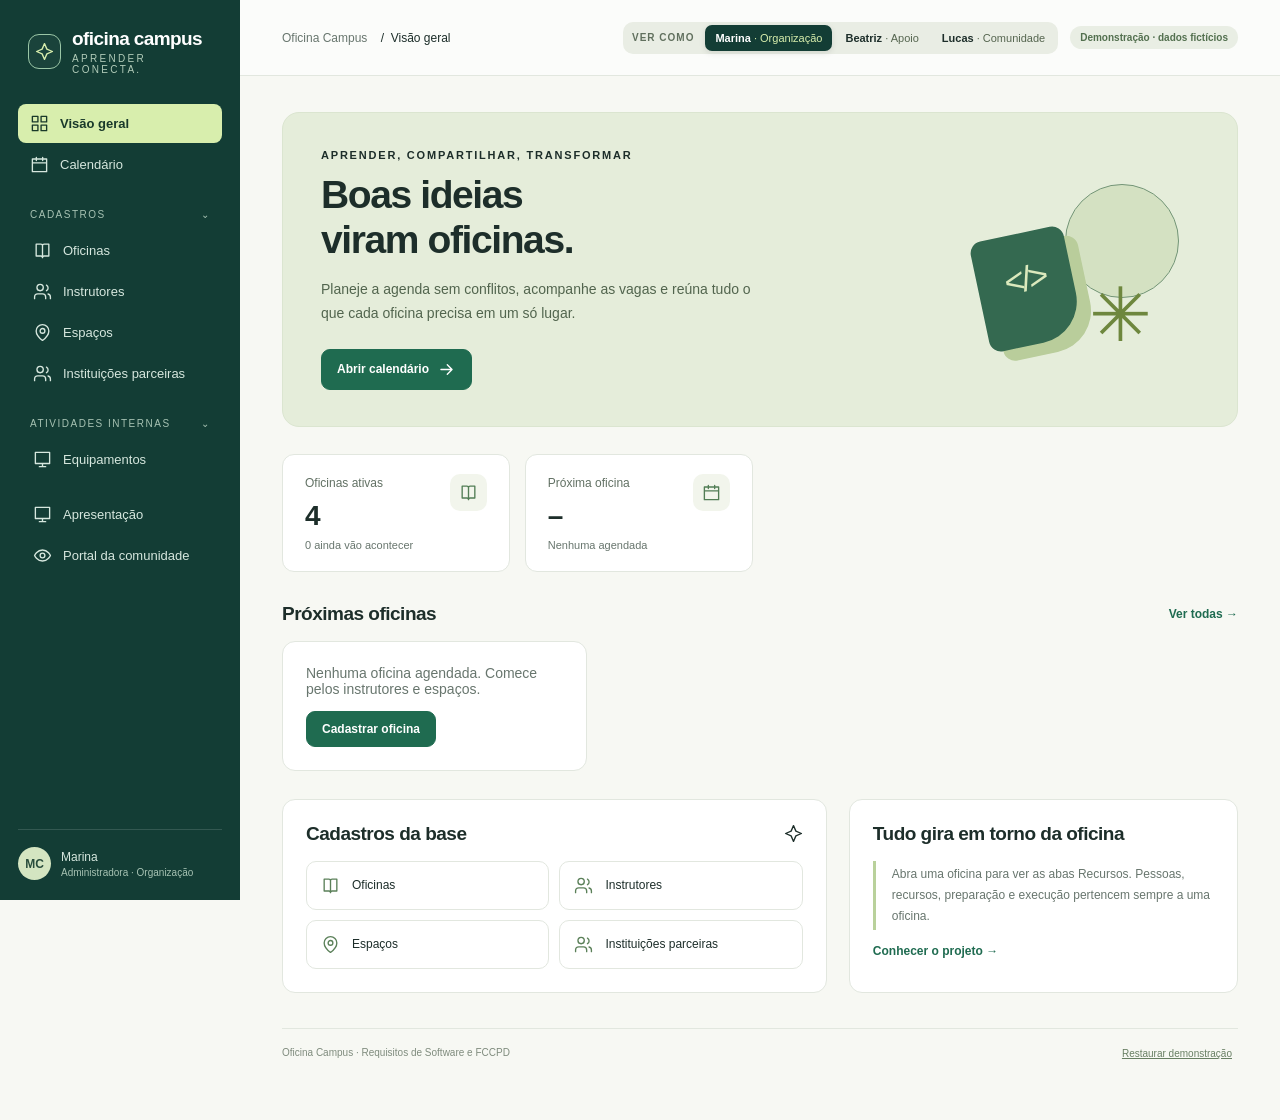
==== commit ce586f10: "Refatoração Projeto Requisitos" ====
--- a/prototipo.html
+++ b/prototipo.html
@@ -113,7 +113,7 @@
 <a class="skip" href="#conteudo">Pular para o conteúdo</a>
 <div id="app"></div><div id="toast" role="status" aria-live="polite"></div>
 <dialog id="drawer" aria-labelledby="drawer-title"></dialog><dialog id="confirm" aria-labelledby="confirm-title"></dialog>
-<script>window.CAMPUS_MODULES = [{"id": "instrutores", "title": "Instrutores", "singular": "instrutor", "owner": 1, "group": "Cadastros", "summary": "Conheça quem compartilha conhecimento.", "fields": [{"key": "nome", "label": "Nome", "kind": "text", "min": 1, "max": 100, "required": true, "options": [], "hint": ""}, {"key": "apresentacao", "label": "Apresentação", "kind": "textarea", "min": 1, "max": 2000, "required": true, "options": [], "hint": ""}, {"key": "especialidade", "label": "Especialidade", "kind": "text", "min": 1, "max": 150, "required": true, "options": [], "hint": ""}, {"key": "contato", "label": "Contato profissional", "kind": "text", "min": 0, "max": 254, "required": false, "options": [], "hint": ""}], "seeds": [{"nome": "Ana Ribeiro", "apresentacao": "Educadora com experiência em oficinas práticas de tecnologia.", "especialidade": "Programação criativa", "contato": "ana@example.com"}, {"nome": "Bruno Melo", "apresentacao": "Designer dedicado a tornar conceitos complexos mais acessíveis.", "especialidade": "Design de informação", "contato": "bruno@example.com"}], "story": "Como organizadora, quero manter perfis de instrutores para escolher quem ministra cada oficina.", "activity": "Preparar a base", "policy": "padrao", "persona": "Marina", "profiles": ["organizacao"], "community": false, "communityStory": "", "tab": null, "create": true, "edit": true, "actions": [], "menu": ["organizacao"], "archive": true}, {"id": "espacos", "title": "Espaços", "singular": "espaço", "owner": 1, "group": "Cadastros", "summary": "Um panorama dos ambientes disponíveis.", "fields": [{"key": "nome", "label": "Nome", "kind": "text", "min": 1, "max": 100, "required": true, "options": [], "hint": ""}, {"key": "localizacao", "label": "Localização", "kind": "text", "min": 1, "max": 200, "required": true, "options": [], "hint": ""}, {"key": "descricao", "label": "Descrição", "kind": "textarea", "min": 0, "max": 2000, "required": false, "options": [], "hint": ""}, {"key": "capacidade", "label": "Capacidade", "kind": "number", "min": 1, "max": 1000, "required": true, "options": [], "hint": "Número máximo de pessoas no espaço."}], "seeds": [{"nome": "Laboratório Criativo", "localizacao": "Bloco A · sala 204", "descricao": "Mesas modulares e pontos de energia.", "capacidade": 30}, {"nome": "Sala Horizonte", "localizacao": "Bloco B · térreo", "descricao": "Ambiente para encontros e atividades em grupo.", "capacidade": 20}], "story": "Como organizadora, quero manter os espaços com sua capacidade para escolher onde cada oficina acontece.", "activity": "Preparar a base", "policy": "padrao", "persona": "Marina", "profiles": ["organizacao"], "community": false, "communityStory": "", "tab": null, "create": true, "edit": true, "actions": [], "menu": ["organizacao"], "archive": true}, {"id": "oficinas", "title": "Oficinas", "singular": "oficina", "owner": 1, "group": "Cadastros", "summary": "Oficinas com data, local, instrutores e vagas.", "fields": [{"key": "titulo", "label": "Título", "kind": "text", "min": 1, "max": 100, "required": true, "options": [], "hint": ""}, {"key": "apresentacao", "label": "Apresentação", "kind": "textarea", "min": 1, "max": 2000, "required": true, "options": [], "hint": ""}, {"key": "modalidade", "label": "Modalidade", "kind": "select", "min": 1, "max": 100, "required": true, "options": ["Presencial", "Online", "Híbrida"], "hint": ""}, {"key": "duracao", "label": "Duração em minutos", "kind": "number", "min": 1, "max": 480, "required": true, "options": [], "hint": ""}, {"key": "limite", "label": "Limite de participantes", "kind": "number", "min": 1, "max": 1000, "required": true, "options": [], "hint": "Em oficinas presenciais e híbridas, não pode passar da capacidade do espaço."}, {"key": "data", "label": "Data e horário", "kind": "datetime", "min": 16, "max": 16, "required": true, "options": [], "hint": "Dia e horário de início."}, {"key": "espaco", "label": "Espaço", "kind": "ref", "min": 0, "max": 64, "required": false, "options": [], "hint": "Obrigatório para oficinas presenciais e híbridas.", "ref": "espacos", "multiple": false, "requiredUnless": "modalidade=Online"}, {"key": "instrutores", "label": "Instrutores", "kind": "ref", "min": 1, "max": 64, "required": true, "options": [], "hint": "Escolha um ou mais instrutores ativos.", "ref": "instrutores", "multiple": true}], "seeds": [{"titulo": "Introdução à programação criativa", "apresentacao": "Explore lógica e criatividade construindo pequenas experiências interativas.", "modalidade": "Presencial", "duracao": 120, "limite": 20, "data": "2026-11-05T14:00", "espaco": "@espacos:0", "instrutores": ["@instrutores:0"]}, {"titulo": "Dados que contam histórias", "apresentacao": "Transforme números em visualizações e descubra como comunicar descobertas.", "modalidade": "Online", "duracao": 90, "limite": 50, "data": "2026-11-12T19:00", "espaco": "", "instrutores": ["@instrutores:1"]}, {"titulo": "Design para o cotidiano", "apresentacao": "Observe desafios reais e crie soluções simples com ferramentas de design.", "modalidade": "Híbrida", "duracao": 180, "limite": 15, "data": "2026-11-19T09:00", "espaco": "@espacos:1", "instrutores": ["@instrutores:0", "@instrutores:1"]}, {"titulo": "Fotografia com o celular", "apresentacao": "Aprenda enquadramento e luz usando o próprio celular.", "modalidade": "Presencial", "duracao": 90, "limite": 12, "data": "2026-09-10T14:00", "espaco": "@espacos:1", "instrutores": ["@instrutores:1"]}], "story": "Como organizadora, quero manter oficinas com data, local, instrutores e limite de participantes, sem conflito de agenda, para planejar a programação.", "activity": "Preparar a base", "policy": "padrao", "persona": "Marina", "profiles": ["organizacao"], "community": false, "communityStory": "", "tab": null, "create": true, "edit": true, "actions": [], "menu": ["organizacao"], "archive": true}];
+<script>window.CAMPUS_MODULES = [{"id": "instrutores", "title": "Instrutores", "singular": "instrutor", "owner": 1, "group": "Cadastros", "summary": "Conheça quem compartilha conhecimento.", "fields": [{"key": "nome", "label": "Nome", "kind": "text", "min": 1, "max": 100, "required": true, "options": [], "hint": ""}, {"key": "apresentacao", "label": "Apresentação", "kind": "textarea", "min": 1, "max": 2000, "required": true, "options": [], "hint": ""}, {"key": "especialidade", "label": "Especialidade", "kind": "text", "min": 1, "max": 150, "required": true, "options": [], "hint": ""}, {"key": "contato", "label": "Contato profissional", "kind": "text", "min": 0, "max": 254, "required": false, "options": [], "hint": ""}], "seeds": [{"nome": "Ana Ribeiro", "apresentacao": "Educadora com experiência em oficinas práticas de tecnologia.", "especialidade": "Programação criativa", "contato": "ana@example.com"}, {"nome": "Bruno Melo", "apresentacao": "Designer dedicado a tornar conceitos complexos mais acessíveis.", "especialidade": "Design de informação", "contato": "bruno@example.com"}], "story": "Como organizadora, quero manter perfis de instrutores para escolher quem ministra cada oficina.", "activity": "Preparar a base", "policy": "padrao", "persona": "Marina", "profiles": ["organizacao"], "community": false, "communityStory": "", "tab": null, "create": true, "edit": true, "actions": [], "menu": ["organizacao"], "archive": true}, {"id": "espacos", "title": "Espaços", "singular": "espaço", "owner": 1, "group": "Cadastros", "summary": "Um panorama dos ambientes disponíveis.", "fields": [{"key": "nome", "label": "Nome", "kind": "text", "min": 1, "max": 100, "required": true, "options": [], "hint": ""}, {"key": "localizacao", "label": "Localização", "kind": "text", "min": 1, "max": 200, "required": true, "options": [], "hint": ""}, {"key": "descricao", "label": "Descrição", "kind": "textarea", "min": 0, "max": 2000, "required": false, "options": [], "hint": ""}, {"key": "capacidade", "label": "Capacidade", "kind": "number", "min": 1, "max": 1000, "required": true, "options": [], "hint": "Número máximo de pessoas no espaço."}], "seeds": [{"nome": "Laboratório Criativo", "localizacao": "Bloco A · sala 204", "descricao": "Mesas modulares e pontos de energia.", "capacidade": 30}, {"nome": "Sala Horizonte", "localizacao": "Bloco B · térreo", "descricao": "Ambiente para encontros e atividades em grupo.", "capacidade": 20}], "story": "Como organizadora, quero manter os espaços com sua capacidade para escolher onde cada oficina acontece.", "activity": "Preparar a base", "policy": "padrao", "persona": "Marina", "profiles": ["organizacao"], "community": false, "communityStory": "", "tab": null, "create": true, "edit": true, "actions": [], "menu": ["organizacao"], "archive": true}, {"id": "oficinas", "title": "Oficinas", "singular": "oficina", "owner": 1, "group": "Cadastros", "summary": "Oficinas com data, local, instrutores e vagas.", "fields": [{"key": "titulo", "label": "Título", "kind": "text", "min": 1, "max": 100, "required": true, "options": [], "hint": ""}, {"key": "apresentacao", "label": "Apresentação", "kind": "textarea", "min": 1, "max": 2000, "required": true, "options": [], "hint": ""}, {"key": "modalidade", "label": "Modalidade", "kind": "select", "min": 1, "max": 100, "required": true, "options": ["Presencial", "Online", "Híbrida"], "hint": ""}, {"key": "duracao", "label": "Duração em minutos", "kind": "number", "min": 1, "max": 480, "required": true, "options": [], "hint": ""}, {"key": "limite", "label": "Limite de participantes", "kind": "number", "min": 1, "max": 1000, "required": true, "options": [], "hint": "Em oficinas presenciais e híbridas, não pode passar da capacidade do espaço."}, {"key": "data", "label": "Data e horário", "kind": "datetime", "min": 16, "max": 16, "required": true, "options": [], "hint": "Dia e horário de início."}, {"key": "espaco", "label": "Espaço", "kind": "ref", "min": 0, "max": 64, "required": false, "options": [], "hint": "Obrigatório para oficinas presenciais e híbridas.", "ref": "espacos", "multiple": false, "requiredUnless": "modalidade=Online"}, {"key": "instrutores", "label": "Instrutores", "kind": "ref", "min": 1, "max": 64, "required": true, "options": [], "hint": "Escolha um ou mais instrutores ativos.", "ref": "instrutores", "multiple": true}], "seeds": [{"titulo": "Introdução à programação criativa", "apresentacao": "Explore lógica e criatividade construindo pequenas experiências interativas.", "modalidade": "Presencial", "duracao": 120, "limite": 20, "data": "2026-11-05T14:00", "espaco": "@espacos:0", "instrutores": ["@instrutores:0"]}, {"titulo": "Dados que contam histórias", "apresentacao": "Transforme números em visualizações e descubra como comunicar descobertas.", "modalidade": "Online", "duracao": 90, "limite": 50, "data": "2026-11-12T19:00", "espaco": "", "instrutores": ["@instrutores:1"]}, {"titulo": "Design para o cotidiano", "apresentacao": "Observe desafios reais e crie soluções simples com ferramentas de design.", "modalidade": "Híbrida", "duracao": 180, "limite": 15, "data": "2026-11-19T09:00", "espaco": "@espacos:1", "instrutores": ["@instrutores:0", "@instrutores:1"]}, {"titulo": "Fotografia com o celular", "apresentacao": "Aprenda enquadramento e luz usando o próprio celular.", "modalidade": "Presencial", "duracao": 90, "limite": 12, "data": "2026-09-10T14:00", "espaco": "@espacos:1", "instrutores": ["@instrutores:1"]}], "story": "Como organizadora, quero manter oficinas com data, local, instrutores e limite de participantes, sem conflito de agenda, para planejar a programação.", "activity": "Preparar a base", "policy": "padrao", "persona": "Marina", "profiles": ["organizacao"], "community": false, "communityStory": "", "tab": null, "create": true, "edit": true, "actions": [], "menu": ["organizacao"], "archive": true}, {"id": "equipamentos", "title": "Equipamentos", "singular": "equipamento", "owner": 3, "group": "Atividades internas", "summary": "Equipamentos da instituição e as oficinas em que estão reservados.", "fields": [{"key": "nome", "label": "Nome", "kind": "text", "min": 2, "max": 80, "required": true, "options": [], "hint": ""}, {"key": "tipo", "label": "Tipo", "kind": "select", "min": 1, "max": 100, "required": true, "options": ["Audiovisual", "Informática", "Ferramenta", "Outro"], "hint": ""}, {"key": "instrucoes", "label": "Instruções de uso", "kind": "textarea", "min": 0, "max": 500, "required": false, "options": [], "hint": ""}, {"key": "oficinas", "label": "Reservado para", "kind": "ref", "min": 0, "max": 64, "required": false, "options": [], "hint": "Oficinas que usarão o equipamento. Não pode haver duas no mesmo horário.", "ref": "oficinas", "multiple": true}], "seeds": [{"nome": "Projetor portátil", "tipo": "Audiovisual", "instrucoes": "Conectar o cabo HDMI antes de ligar.", "oficinas": ["@oficinas:0"]}, {"nome": "Notebook de apoio", "tipo": "Informática", "instrucoes": "Carregar a bateria na véspera.", "oficinas": ["@oficinas:2"]}], "story": "Como equipe de recursos, quero manter os equipamentos da instituição e reservá-los para as oficinas, sem dois usos no mesmo horário.", "activity": "Preparar a base", "policy": "padrao", "persona": "Marina", "profiles": ["organizacao", "apoio"], "community": false, "communityStory": "", "tab": "Recursos", "create": true, "edit": true, "actions": [], "menu": ["organizacao"], "archive": true}, {"id": "parceiras", "title": "Instituições parceiras", "singular": "instituição parceira", "owner": 3, "group": "Cadastros", "summary": "Parceiros e as oficinas que apoiam.", "fields": [{"key": "nome", "label": "Nome", "kind": "text", "min": 2, "max": 120, "required": true, "options": [], "hint": ""}, {"key": "modalidade", "label": "Modalidade de apoio", "kind": "select", "min": 1, "max": 100, "required": true, "options": ["Divulgação", "Cultural", "Institucional"], "hint": ""}, {"key": "contato", "label": "Informações de contato", "kind": "textarea", "min": 0, "max": 300, "required": false, "options": [], "hint": ""}, {"key": "oficinas", "label": "Oficinas apoiadas", "kind": "ref", "min": 0, "max": 64, "required": false, "options": [], "hint": "Uma instituição pode apoiar várias oficinas.", "ref": "oficinas", "multiple": true}], "seeds": [{"nome": "Coletivo Horizonte", "modalidade": "Cultural", "contato": "parcerias@example.com", "oficinas": ["@oficinas:0", "@oficinas:2"]}], "story": "Como equipe de recursos, quero manter as instituições parceiras e as oficinas que cada uma apoia.", "activity": "Preparar a base", "policy": "padrao", "persona": "Marina", "profiles": ["organizacao", "apoio"], "community": false, "communityStory": "", "tab": "Recursos", "create": true, "edit": true, "actions": [], "menu": ["organizacao"], "archive": true}, {"id": "kits", "title": "Kits de materiais", "singular": "kit de materiais", "owner": 3, "group": "Oficina", "summary": "O kit de materiais de cada oficina, com componentes descritos livremente.", "fields": [{"key": "nome", "label": "Nome", "kind": "text", "min": 2, "max": 80, "required": true, "options": [], "hint": ""}, {"key": "finalidade", "label": "Finalidade", "kind": "textarea", "min": 0, "max": 300, "required": false, "options": [], "hint": ""}, {"key": "componentes", "label": "Componentes", "kind": "list", "min": 1, "max": 100, "required": true, "options": [], "hint": "Pelo menos um componente. Até 100 caracteres por descrição."}, {"key": "oficina", "label": "Oficina", "kind": "ref", "min": 1, "max": 64, "required": true, "options": [], "hint": "Escolha a oficina a que esta ficha pertence.", "ref": "oficinas", "multiple": false}], "seeds": [{"nome": "Kit de prototipação", "finalidade": "Apoiar atividades rápidas de ideação.", "componentes": ["Bloco de notas adesivas", "Canetas coloridas", "Folhas de papel A4"], "oficina": "@oficinas:0"}, {"nome": "Kit de observação e design", "finalidade": "Materiais para os exercícios de observação do cotidiano.", "componentes": ["Cadernos de desenho", "Lápis grafite", "Réguas de 30 cm"], "oficina": "@oficinas:2"}], "story": "Como equipe de recursos, quero manter o kit de materiais de cada oficina para registrar, em uma lista textual, o que precisa ser separado.", "activity": "Organizar a realização", "policy": "padrao", "persona": "Beatriz", "profiles": ["organizacao", "apoio"], "community": false, "communityStory": "", "tab": "Recursos", "create": true, "edit": true, "actions": [], "menu": [], "archive": true}, {"id": "acessibilidade", "title": "Acessibilidade", "singular": "recurso de acessibilidade", "owner": 3, "group": "Oficina", "summary": "Recursos de acessibilidade previstos para cada oficina.", "fields": [{"key": "nome", "label": "Nome", "kind": "text", "min": 2, "max": 80, "required": true, "options": [], "hint": ""}, {"key": "categoria", "label": "Categoria", "kind": "select", "min": 1, "max": 100, "required": true, "options": ["Visual", "Auditiva", "Mobilidade", "Comunicação", "Outra"], "hint": ""}, {"key": "orientacao", "label": "Orientação de utilização", "kind": "textarea", "min": 1, "max": 500, "required": true, "options": [], "hint": ""}, {"key": "oficina", "label": "Oficina", "kind": "ref", "min": 1, "max": 64, "required": true, "options": [], "hint": "Oficina a que esta ficha pertence.", "ref": "oficinas", "multiple": false}], "seeds": [{"nome": "Materiais com fonte ampliada", "categoria": "Visual", "orientacao": "Disponibilizar uma versão com fonte ampliada e alto contraste.", "oficina": "@oficinas:0"}], "story": "Como equipe de recursos, quero registrar os recursos de acessibilidade de cada oficina para orientar sua utilização.", "activity": "Organizar a realização", "policy": "padrao", "persona": "Beatriz", "profiles": ["organizacao", "apoio"], "community": false, "communityStory": "", "tab": "Recursos", "create": true, "edit": true, "actions": [], "menu": [], "archive": true}];
 window.CAMPUS_EDITION = "grupo";
 </script><script>(function(root){
 'use strict';
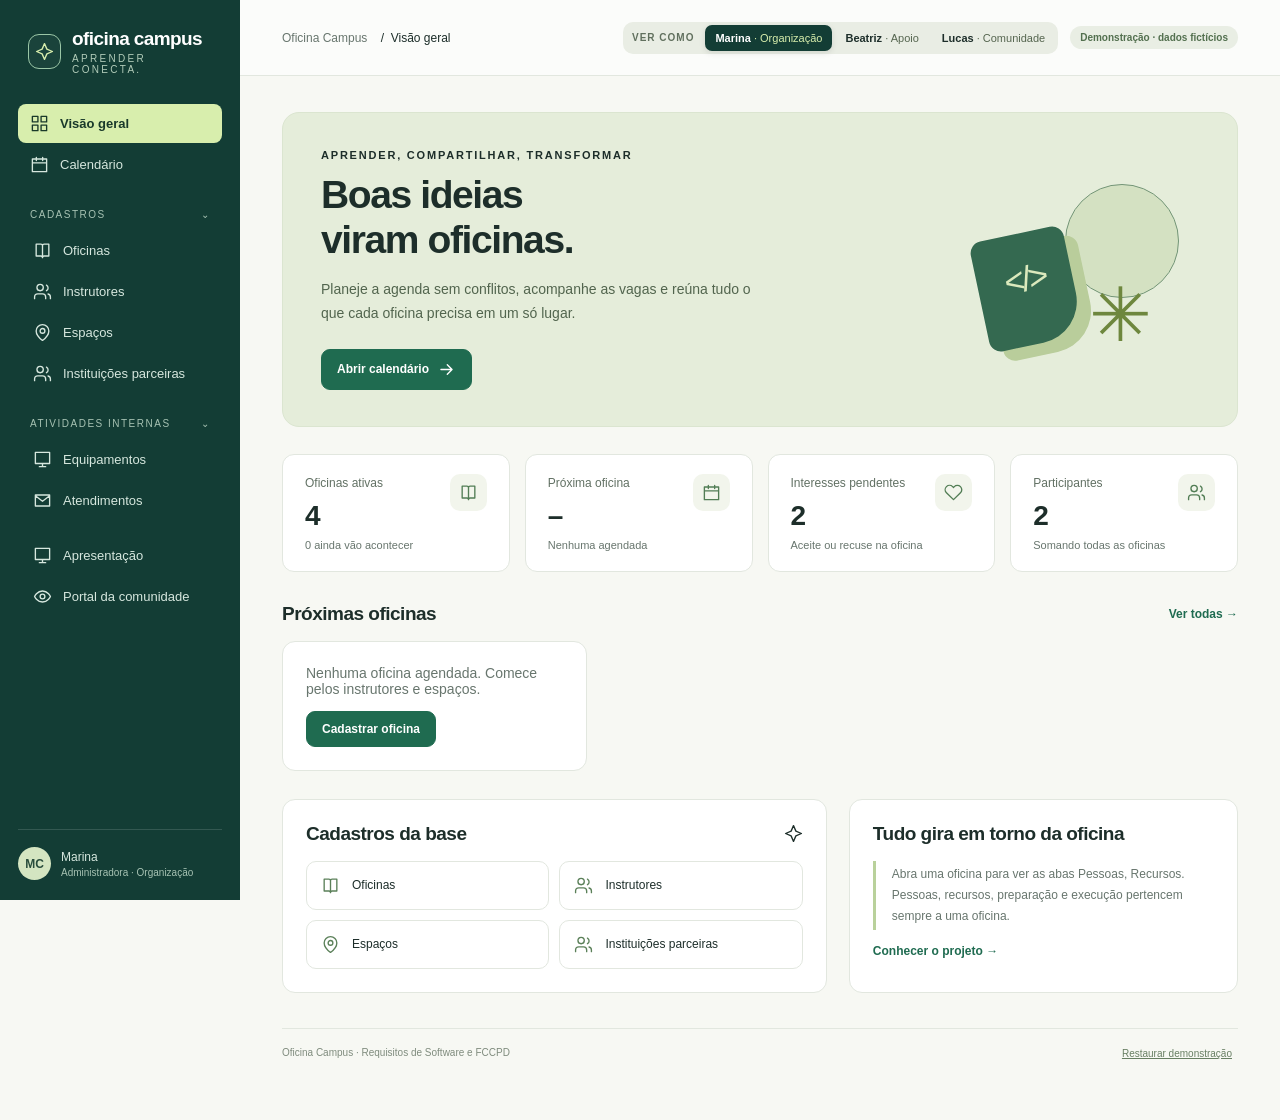
==== commit 697232c6: "Integração da parte de Relacionamentos" ====
--- a/prototipo.html
+++ b/prototipo.html
@@ -113,7 +113,7 @@
 <a class="skip" href="#conteudo">Pular para o conteúdo</a>
 <div id="app"></div><div id="toast" role="status" aria-live="polite"></div>
 <dialog id="drawer" aria-labelledby="drawer-title"></dialog><dialog id="confirm" aria-labelledby="confirm-title"></dialog>
-<script>window.CAMPUS_MODULES = [{"id": "instrutores", "title": "Instrutores", "singular": "instrutor", "owner": 1, "group": "Cadastros", "summary": "Conheça quem compartilha conhecimento.", "fields": [{"key": "nome", "label": "Nome", "kind": "text", "min": 1, "max": 100, "required": true, "options": [], "hint": ""}, {"key": "apresentacao", "label": "Apresentação", "kind": "textarea", "min": 1, "max": 2000, "required": true, "options": [], "hint": ""}, {"key": "especialidade", "label": "Especialidade", "kind": "text", "min": 1, "max": 150, "required": true, "options": [], "hint": ""}, {"key": "contato", "label": "Contato profissional", "kind": "text", "min": 0, "max": 254, "required": false, "options": [], "hint": ""}], "seeds": [{"nome": "Ana Ribeiro", "apresentacao": "Educadora com experiência em oficinas práticas de tecnologia.", "especialidade": "Programação criativa", "contato": "ana@example.com"}, {"nome": "Bruno Melo", "apresentacao": "Designer dedicado a tornar conceitos complexos mais acessíveis.", "especialidade": "Design de informação", "contato": "bruno@example.com"}], "story": "Como organizadora, quero manter perfis de instrutores para escolher quem ministra cada oficina.", "activity": "Preparar a base", "policy": "padrao", "persona": "Marina", "profiles": ["organizacao"], "community": false, "communityStory": "", "tab": null, "create": true, "edit": true, "actions": [], "menu": ["organizacao"], "archive": true}, {"id": "espacos", "title": "Espaços", "singular": "espaço", "owner": 1, "group": "Cadastros", "summary": "Um panorama dos ambientes disponíveis.", "fields": [{"key": "nome", "label": "Nome", "kind": "text", "min": 1, "max": 100, "required": true, "options": [], "hint": ""}, {"key": "localizacao", "label": "Localização", "kind": "text", "min": 1, "max": 200, "required": true, "options": [], "hint": ""}, {"key": "descricao", "label": "Descrição", "kind": "textarea", "min": 0, "max": 2000, "required": false, "options": [], "hint": ""}, {"key": "capacidade", "label": "Capacidade", "kind": "number", "min": 1, "max": 1000, "required": true, "options": [], "hint": "Número máximo de pessoas no espaço."}], "seeds": [{"nome": "Laboratório Criativo", "localizacao": "Bloco A · sala 204", "descricao": "Mesas modulares e pontos de energia.", "capacidade": 30}, {"nome": "Sala Horizonte", "localizacao": "Bloco B · térreo", "descricao": "Ambiente para encontros e atividades em grupo.", "capacidade": 20}], "story": "Como organizadora, quero manter os espaços com sua capacidade para escolher onde cada oficina acontece.", "activity": "Preparar a base", "policy": "padrao", "persona": "Marina", "profiles": ["organizacao"], "community": false, "communityStory": "", "tab": null, "create": true, "edit": true, "actions": [], "menu": ["organizacao"], "archive": true}, {"id": "oficinas", "title": "Oficinas", "singular": "oficina", "owner": 1, "group": "Cadastros", "summary": "Oficinas com data, local, instrutores e vagas.", "fields": [{"key": "titulo", "label": "Título", "kind": "text", "min": 1, "max": 100, "required": true, "options": [], "hint": ""}, {"key": "apresentacao", "label": "Apresentação", "kind": "textarea", "min": 1, "max": 2000, "required": true, "options": [], "hint": ""}, {"key": "modalidade", "label": "Modalidade", "kind": "select", "min": 1, "max": 100, "required": true, "options": ["Presencial", "Online", "Híbrida"], "hint": ""}, {"key": "duracao", "label": "Duração em minutos", "kind": "number", "min": 1, "max": 480, "required": true, "options": [], "hint": ""}, {"key": "limite", "label": "Limite de participantes", "kind": "number", "min": 1, "max": 1000, "required": true, "options": [], "hint": "Em oficinas presenciais e híbridas, não pode passar da capacidade do espaço."}, {"key": "data", "label": "Data e horário", "kind": "datetime", "min": 16, "max": 16, "required": true, "options": [], "hint": "Dia e horário de início."}, {"key": "espaco", "label": "Espaço", "kind": "ref", "min": 0, "max": 64, "required": false, "options": [], "hint": "Obrigatório para oficinas presenciais e híbridas.", "ref": "espacos", "multiple": false, "requiredUnless": "modalidade=Online"}, {"key": "instrutores", "label": "Instrutores", "kind": "ref", "min": 1, "max": 64, "required": true, "options": [], "hint": "Escolha um ou mais instrutores ativos.", "ref": "instrutores", "multiple": true}], "seeds": [{"titulo": "Introdução à programação criativa", "apresentacao": "Explore lógica e criatividade construindo pequenas experiências interativas.", "modalidade": "Presencial", "duracao": 120, "limite": 20, "data": "2026-11-05T14:00", "espaco": "@espacos:0", "instrutores": ["@instrutores:0"]}, {"titulo": "Dados que contam histórias", "apresentacao": "Transforme números em visualizações e descubra como comunicar descobertas.", "modalidade": "Online", "duracao": 90, "limite": 50, "data": "2026-11-12T19:00", "espaco": "", "instrutores": ["@instrutores:1"]}, {"titulo": "Design para o cotidiano", "apresentacao": "Observe desafios reais e crie soluções simples com ferramentas de design.", "modalidade": "Híbrida", "duracao": 180, "limite": 15, "data": "2026-11-19T09:00", "espaco": "@espacos:1", "instrutores": ["@instrutores:0", "@instrutores:1"]}, {"titulo": "Fotografia com o celular", "apresentacao": "Aprenda enquadramento e luz usando o próprio celular.", "modalidade": "Presencial", "duracao": 90, "limite": 12, "data": "2026-09-10T14:00", "espaco": "@espacos:1", "instrutores": ["@instrutores:1"]}], "story": "Como organizadora, quero manter oficinas com data, local, instrutores e limite de participantes, sem conflito de agenda, para planejar a programação.", "activity": "Preparar a base", "policy": "padrao", "persona": "Marina", "profiles": ["organizacao"], "community": false, "communityStory": "", "tab": null, "create": true, "edit": true, "actions": [], "menu": ["organizacao"], "archive": true}, {"id": "equipamentos", "title": "Equipamentos", "singular": "equipamento", "owner": 3, "group": "Atividades internas", "summary": "Equipamentos da instituição e as oficinas em que estão reservados.", "fields": [{"key": "nome", "label": "Nome", "kind": "text", "min": 2, "max": 80, "required": true, "options": [], "hint": ""}, {"key": "tipo", "label": "Tipo", "kind": "select", "min": 1, "max": 100, "required": true, "options": ["Audiovisual", "Informática", "Ferramenta", "Outro"], "hint": ""}, {"key": "instrucoes", "label": "Instruções de uso", "kind": "textarea", "min": 0, "max": 500, "required": false, "options": [], "hint": ""}, {"key": "oficinas", "label": "Reservado para", "kind": "ref", "min": 0, "max": 64, "required": false, "options": [], "hint": "Oficinas que usarão o equipamento. Não pode haver duas no mesmo horário.", "ref": "oficinas", "multiple": true}], "seeds": [{"nome": "Projetor portátil", "tipo": "Audiovisual", "instrucoes": "Conectar o cabo HDMI antes de ligar.", "oficinas": ["@oficinas:0"]}, {"nome": "Notebook de apoio", "tipo": "Informática", "instrucoes": "Carregar a bateria na véspera.", "oficinas": ["@oficinas:2"]}], "story": "Como equipe de recursos, quero manter os equipamentos da instituição e reservá-los para as oficinas, sem dois usos no mesmo horário.", "activity": "Preparar a base", "policy": "padrao", "persona": "Marina", "profiles": ["organizacao", "apoio"], "community": false, "communityStory": "", "tab": "Recursos", "create": true, "edit": true, "actions": [], "menu": ["organizacao"], "archive": true}, {"id": "parceiras", "title": "Instituições parceiras", "singular": "instituição parceira", "owner": 3, "group": "Cadastros", "summary": "Parceiros e as oficinas que apoiam.", "fields": [{"key": "nome", "label": "Nome", "kind": "text", "min": 2, "max": 120, "required": true, "options": [], "hint": ""}, {"key": "modalidade", "label": "Modalidade de apoio", "kind": "select", "min": 1, "max": 100, "required": true, "options": ["Divulgação", "Cultural", "Institucional"], "hint": ""}, {"key": "contato", "label": "Informações de contato", "kind": "textarea", "min": 0, "max": 300, "required": false, "options": [], "hint": ""}, {"key": "oficinas", "label": "Oficinas apoiadas", "kind": "ref", "min": 0, "max": 64, "required": false, "options": [], "hint": "Uma instituição pode apoiar várias oficinas.", "ref": "oficinas", "multiple": true}], "seeds": [{"nome": "Coletivo Horizonte", "modalidade": "Cultural", "contato": "parcerias@example.com", "oficinas": ["@oficinas:0", "@oficinas:2"]}], "story": "Como equipe de recursos, quero manter as instituições parceiras e as oficinas que cada uma apoia.", "activity": "Preparar a base", "policy": "padrao", "persona": "Marina", "profiles": ["organizacao", "apoio"], "community": false, "communityStory": "", "tab": "Recursos", "create": true, "edit": true, "actions": [], "menu": ["organizacao"], "archive": true}, {"id": "kits", "title": "Kits de materiais", "singular": "kit de materiais", "owner": 3, "group": "Oficina", "summary": "O kit de materiais de cada oficina, com componentes descritos livremente.", "fields": [{"key": "nome", "label": "Nome", "kind": "text", "min": 2, "max": 80, "required": true, "options": [], "hint": ""}, {"key": "finalidade", "label": "Finalidade", "kind": "textarea", "min": 0, "max": 300, "required": false, "options": [], "hint": ""}, {"key": "componentes", "label": "Componentes", "kind": "list", "min": 1, "max": 100, "required": true, "options": [], "hint": "Pelo menos um componente. Até 100 caracteres por descrição."}, {"key": "oficina", "label": "Oficina", "kind": "ref", "min": 1, "max": 64, "required": true, "options": [], "hint": "Escolha a oficina a que esta ficha pertence.", "ref": "oficinas", "multiple": false}], "seeds": [{"nome": "Kit de prototipação", "finalidade": "Apoiar atividades rápidas de ideação.", "componentes": ["Bloco de notas adesivas", "Canetas coloridas", "Folhas de papel A4"], "oficina": "@oficinas:0"}, {"nome": "Kit de observação e design", "finalidade": "Materiais para os exercícios de observação do cotidiano.", "componentes": ["Cadernos de desenho", "Lápis grafite", "Réguas de 30 cm"], "oficina": "@oficinas:2"}], "story": "Como equipe de recursos, quero manter o kit de materiais de cada oficina para registrar, em uma lista textual, o que precisa ser separado.", "activity": "Organizar a realização", "policy": "padrao", "persona": "Beatriz", "profiles": ["organizacao", "apoio"], "community": false, "communityStory": "", "tab": "Recursos", "create": true, "edit": true, "actions": [], "menu": [], "archive": true}, {"id": "acessibilidade", "title": "Acessibilidade", "singular": "recurso de acessibilidade", "owner": 3, "group": "Oficina", "summary": "Recursos de acessibilidade previstos para cada oficina.", "fields": [{"key": "nome", "label": "Nome", "kind": "text", "min": 2, "max": 80, "required": true, "options": [], "hint": ""}, {"key": "categoria", "label": "Categoria", "kind": "select", "min": 1, "max": 100, "required": true, "options": ["Visual", "Auditiva", "Mobilidade", "Comunicação", "Outra"], "hint": ""}, {"key": "orientacao", "label": "Orientação de utilização", "kind": "textarea", "min": 1, "max": 500, "required": true, "options": [], "hint": ""}, {"key": "oficina", "label": "Oficina", "kind": "ref", "min": 1, "max": 64, "required": true, "options": [], "hint": "Oficina a que esta ficha pertence.", "ref": "oficinas", "multiple": false}], "seeds": [{"nome": "Materiais com fonte ampliada", "categoria": "Visual", "orientacao": "Disponibilizar uma versão com fonte ampliada e alto contraste.", "oficina": "@oficinas:0"}], "story": "Como equipe de recursos, quero registrar os recursos de acessibilidade de cada oficina para orientar sua utilização.", "activity": "Organizar a realização", "policy": "padrao", "persona": "Beatriz", "profiles": ["organizacao", "apoio"], "community": false, "communityStory": "", "tab": "Recursos", "create": true, "edit": true, "actions": [], "menu": [], "archive": true}];
+<script>window.CAMPUS_MODULES = [{"id": "instrutores", "title": "Instrutores", "singular": "instrutor", "owner": 1, "group": "Cadastros", "summary": "Conheça quem compartilha conhecimento.", "fields": [{"key": "nome", "label": "Nome", "kind": "text", "min": 1, "max": 100, "required": true, "options": [], "hint": ""}, {"key": "apresentacao", "label": "Apresentação", "kind": "textarea", "min": 1, "max": 2000, "required": true, "options": [], "hint": ""}, {"key": "especialidade", "label": "Especialidade", "kind": "text", "min": 1, "max": 150, "required": true, "options": [], "hint": ""}, {"key": "contato", "label": "Contato profissional", "kind": "text", "min": 0, "max": 254, "required": false, "options": [], "hint": ""}], "seeds": [{"nome": "Ana Ribeiro", "apresentacao": "Educadora com experiência em oficinas práticas de tecnologia.", "especialidade": "Programação criativa", "contato": "ana@example.com"}, {"nome": "Bruno Melo", "apresentacao": "Designer dedicado a tornar conceitos complexos mais acessíveis.", "especialidade": "Design de informação", "contato": "bruno@example.com"}], "story": "Como organizadora, quero manter perfis de instrutores para escolher quem ministra cada oficina.", "activity": "Preparar a base", "policy": "padrao", "persona": "Marina", "profiles": ["organizacao"], "community": false, "communityStory": "", "tab": null, "create": true, "edit": true, "actions": [], "menu": ["organizacao"], "archive": true}, {"id": "espacos", "title": "Espaços", "singular": "espaço", "owner": 1, "group": "Cadastros", "summary": "Um panorama dos ambientes disponíveis.", "fields": [{"key": "nome", "label": "Nome", "kind": "text", "min": 1, "max": 100, "required": true, "options": [], "hint": ""}, {"key": "localizacao", "label": "Localização", "kind": "text", "min": 1, "max": 200, "required": true, "options": [], "hint": ""}, {"key": "descricao", "label": "Descrição", "kind": "textarea", "min": 0, "max": 2000, "required": false, "options": [], "hint": ""}, {"key": "capacidade", "label": "Capacidade", "kind": "number", "min": 1, "max": 1000, "required": true, "options": [], "hint": "Número máximo de pessoas no espaço."}], "seeds": [{"nome": "Laboratório Criativo", "localizacao": "Bloco A · sala 204", "descricao": "Mesas modulares e pontos de energia.", "capacidade": 30}, {"nome": "Sala Horizonte", "localizacao": "Bloco B · térreo", "descricao": "Ambiente para encontros e atividades em grupo.", "capacidade": 20}], "story": "Como organizadora, quero manter os espaços com sua capacidade para escolher onde cada oficina acontece.", "activity": "Preparar a base", "policy": "padrao", "persona": "Marina", "profiles": ["organizacao"], "community": false, "communityStory": "", "tab": null, "create": true, "edit": true, "actions": [], "menu": ["organizacao"], "archive": true}, {"id": "oficinas", "title": "Oficinas", "singular": "oficina", "owner": 1, "group": "Cadastros", "summary": "Oficinas com data, local, instrutores e vagas.", "fields": [{"key": "titulo", "label": "Título", "kind": "text", "min": 1, "max": 100, "required": true, "options": [], "hint": ""}, {"key": "apresentacao", "label": "Apresentação", "kind": "textarea", "min": 1, "max": 2000, "required": true, "options": [], "hint": ""}, {"key": "modalidade", "label": "Modalidade", "kind": "select", "min": 1, "max": 100, "required": true, "options": ["Presencial", "Online", "Híbrida"], "hint": ""}, {"key": "duracao", "label": "Duração em minutos", "kind": "number", "min": 1, "max": 480, "required": true, "options": [], "hint": ""}, {"key": "limite", "label": "Limite de participantes", "kind": "number", "min": 1, "max": 1000, "required": true, "options": [], "hint": "Em oficinas presenciais e híbridas, não pode passar da capacidade do espaço."}, {"key": "data", "label": "Data e horário", "kind": "datetime", "min": 16, "max": 16, "required": true, "options": [], "hint": "Dia e horário de início."}, {"key": "espaco", "label": "Espaço", "kind": "ref", "min": 0, "max": 64, "required": false, "options": [], "hint": "Obrigatório para oficinas presenciais e híbridas.", "ref": "espacos", "multiple": false, "requiredUnless": "modalidade=Online"}, {"key": "instrutores", "label": "Instrutores", "kind": "ref", "min": 1, "max": 64, "required": true, "options": [], "hint": "Escolha um ou mais instrutores ativos.", "ref": "instrutores", "multiple": true}], "seeds": [{"titulo": "Introdução à programação criativa", "apresentacao": "Explore lógica e criatividade construindo pequenas experiências interativas.", "modalidade": "Presencial", "duracao": 120, "limite": 20, "data": "2026-11-05T14:00", "espaco": "@espacos:0", "instrutores": ["@instrutores:0"]}, {"titulo": "Dados que contam histórias", "apresentacao": "Transforme números em visualizações e descubra como comunicar descobertas.", "modalidade": "Online", "duracao": 90, "limite": 50, "data": "2026-11-12T19:00", "espaco": "", "instrutores": ["@instrutores:1"]}, {"titulo": "Design para o cotidiano", "apresentacao": "Observe desafios reais e crie soluções simples com ferramentas de design.", "modalidade": "Híbrida", "duracao": 180, "limite": 15, "data": "2026-11-19T09:00", "espaco": "@espacos:1", "instrutores": ["@instrutores:0", "@instrutores:1"]}, {"titulo": "Fotografia com o celular", "apresentacao": "Aprenda enquadramento e luz usando o próprio celular.", "modalidade": "Presencial", "duracao": 90, "limite": 12, "data": "2026-09-10T14:00", "espaco": "@espacos:1", "instrutores": ["@instrutores:1"]}], "story": "Como organizadora, quero manter oficinas com data, local, instrutores e limite de participantes, sem conflito de agenda, para planejar a programação.", "activity": "Preparar a base", "policy": "padrao", "persona": "Marina", "profiles": ["organizacao"], "community": false, "communityStory": "", "tab": null, "create": true, "edit": true, "actions": [], "menu": ["organizacao"], "archive": true}, {"id": "equipamentos", "title": "Equipamentos", "singular": "equipamento", "owner": 3, "group": "Atividades internas", "summary": "Equipamentos da instituição e as oficinas em que estão reservados.", "fields": [{"key": "nome", "label": "Nome", "kind": "text", "min": 2, "max": 80, "required": true, "options": [], "hint": ""}, {"key": "tipo", "label": "Tipo", "kind": "select", "min": 1, "max": 100, "required": true, "options": ["Audiovisual", "Informática", "Ferramenta", "Outro"], "hint": ""}, {"key": "instrucoes", "label": "Instruções de uso", "kind": "textarea", "min": 0, "max": 500, "required": false, "options": [], "hint": ""}, {"key": "oficinas", "label": "Reservado para", "kind": "ref", "min": 0, "max": 64, "required": false, "options": [], "hint": "Oficinas que usarão o equipamento. Não pode haver duas no mesmo horário.", "ref": "oficinas", "multiple": true}], "seeds": [{"nome": "Projetor portátil", "tipo": "Audiovisual", "instrucoes": "Conectar o cabo HDMI antes de ligar.", "oficinas": ["@oficinas:0"]}, {"nome": "Notebook de apoio", "tipo": "Informática", "instrucoes": "Carregar a bateria na véspera.", "oficinas": ["@oficinas:2"]}], "story": "Como equipe de recursos, quero manter os equipamentos da instituição e reservá-los para as oficinas, sem dois usos no mesmo horário.", "activity": "Preparar a base", "policy": "padrao", "persona": "Marina", "profiles": ["organizacao", "apoio"], "community": false, "communityStory": "", "tab": "Recursos", "create": true, "edit": true, "actions": [], "menu": ["organizacao"], "archive": true}, {"id": "parceiras", "title": "Instituições parceiras", "singular": "instituição parceira", "owner": 3, "group": "Cadastros", "summary": "Parceiros e as oficinas que apoiam.", "fields": [{"key": "nome", "label": "Nome", "kind": "text", "min": 2, "max": 120, "required": true, "options": [], "hint": ""}, {"key": "modalidade", "label": "Modalidade de apoio", "kind": "select", "min": 1, "max": 100, "required": true, "options": ["Divulgação", "Cultural", "Institucional"], "hint": ""}, {"key": "contato", "label": "Informações de contato", "kind": "textarea", "min": 0, "max": 300, "required": false, "options": [], "hint": ""}, {"key": "oficinas", "label": "Oficinas apoiadas", "kind": "ref", "min": 0, "max": 64, "required": false, "options": [], "hint": "Uma instituição pode apoiar várias oficinas.", "ref": "oficinas", "multiple": true}], "seeds": [{"nome": "Coletivo Horizonte", "modalidade": "Cultural", "contato": "parcerias@example.com", "oficinas": ["@oficinas:0", "@oficinas:2"]}], "story": "Como equipe de recursos, quero manter as instituições parceiras e as oficinas que cada uma apoia.", "activity": "Preparar a base", "policy": "padrao", "persona": "Marina", "profiles": ["organizacao", "apoio"], "community": false, "communityStory": "", "tab": "Recursos", "create": true, "edit": true, "actions": [], "menu": ["organizacao"], "archive": true}, {"id": "kits", "title": "Kits de materiais", "singular": "kit de materiais", "owner": 3, "group": "Oficina", "summary": "O kit de materiais de cada oficina, com componentes descritos livremente.", "fields": [{"key": "nome", "label": "Nome", "kind": "text", "min": 2, "max": 80, "required": true, "options": [], "hint": ""}, {"key": "finalidade", "label": "Finalidade", "kind": "textarea", "min": 0, "max": 300, "required": false, "options": [], "hint": ""}, {"key": "componentes", "label": "Componentes", "kind": "list", "min": 1, "max": 100, "required": true, "options": [], "hint": "Pelo menos um componente. Até 100 caracteres por descrição."}, {"key": "oficina", "label": "Oficina", "kind": "ref", "min": 1, "max": 64, "required": true, "options": [], "hint": "Escolha a oficina a que esta ficha pertence.", "ref": "oficinas", "multiple": false}], "seeds": [{"nome": "Kit de prototipação", "finalidade": "Apoiar atividades rápidas de ideação.", "componentes": ["Bloco de notas adesivas", "Canetas coloridas", "Folhas de papel A4"], "oficina": "@oficinas:0"}, {"nome": "Kit de observação e design", "finalidade": "Materiais para os exercícios de observação do cotidiano.", "componentes": ["Cadernos de desenho", "Lápis grafite", "Réguas de 30 cm"], "oficina": "@oficinas:2"}], "story": "Como equipe de recursos, quero manter o kit de materiais de cada oficina para registrar, em uma lista textual, o que precisa ser separado.", "activity": "Organizar a realização", "policy": "padrao", "persona": "Beatriz", "profiles": ["organizacao", "apoio"], "community": false, "communityStory": "", "tab": "Recursos", "create": true, "edit": true, "actions": [], "menu": [], "archive": true}, {"id": "acessibilidade", "title": "Acessibilidade", "singular": "recurso de acessibilidade", "owner": 3, "group": "Oficina", "summary": "Recursos de acessibilidade previstos para cada oficina.", "fields": [{"key": "nome", "label": "Nome", "kind": "text", "min": 2, "max": 80, "required": true, "options": [], "hint": ""}, {"key": "categoria", "label": "Categoria", "kind": "select", "min": 1, "max": 100, "required": true, "options": ["Visual", "Auditiva", "Mobilidade", "Comunicação", "Outra"], "hint": ""}, {"key": "orientacao", "label": "Orientação de utilização", "kind": "textarea", "min": 1, "max": 500, "required": true, "options": [], "hint": ""}, {"key": "oficina", "label": "Oficina", "kind": "ref", "min": 1, "max": 64, "required": true, "options": [], "hint": "Oficina a que esta ficha pertence.", "ref": "oficinas", "multiple": false}], "seeds": [{"nome": "Materiais com fonte ampliada", "categoria": "Visual", "orientacao": "Disponibilizar uma versão com fonte ampliada e alto contraste.", "oficina": "@oficinas:0"}], "story": "Como equipe de recursos, quero registrar os recursos de acessibilidade de cada oficina para orientar sua utilização.", "activity": "Organizar a realização", "policy": "padrao", "persona": "Beatriz", "profiles": ["organizacao", "apoio"], "community": false, "communityStory": "", "tab": "Recursos", "create": true, "edit": true, "actions": [], "menu": [], "archive": true}, {"id": "participantes", "title": "Participantes", "singular": "participante", "owner": 2, "group": "Oficina", "summary": "Quem participa de cada oficina, até o limite de vagas.", "fields": [{"key": "nome", "label": "Nome", "kind": "text", "min": 2, "max": 100, "required": true, "options": [], "hint": ""}, {"key": "email", "label": "E-mail", "kind": "email", "min": 1, "max": 254, "required": true, "options": [], "hint": ""}, {"key": "telefone", "label": "Telefone", "kind": "tel", "min": 8, "max": 20, "required": true, "options": [], "hint": "Com DDD. Ex.: (81) 99999-0000."}, {"key": "profissao", "label": "Profissão", "kind": "text", "min": 2, "max": 100, "required": true, "options": [], "hint": ""}, {"key": "observacoes", "label": "Observações", "kind": "textarea", "min": 0, "max": 500, "required": false, "options": [], "hint": ""}, {"key": "oficina", "label": "Oficina", "kind": "ref", "min": 1, "max": 64, "required": true, "options": [], "hint": "Oficina a que esta ficha pertence.", "ref": "oficinas", "multiple": false}], "seeds": [{"nome": "Luiza Santos", "email": "luiza@example.com", "telefone": "(81) 99999-0001", "profissao": "Designer", "observacoes": "Interesse em experiências práticas.", "oficina": "@oficinas:0"}, {"nome": "Rafael Souza", "email": "rafael@example.com", "telefone": "(81) 99999-0002", "profissao": "Professor", "observacoes": "", "oficina": "@oficinas:2"}], "story": "Como equipe de relacionamento, quero manter os participantes de cada oficina, respeitando o limite de vagas.", "activity": "Organizar a realização", "policy": "padrao", "persona": "Beatriz", "profiles": ["organizacao", "apoio"], "community": false, "communityStory": "", "tab": "Pessoas", "create": true, "edit": true, "actions": [], "menu": [], "archive": true}, {"id": "interesses", "title": "Manifestações de interesse", "singular": "manifestação de interesse", "owner": 2, "group": "Oficina", "summary": "Interesses enviados pelo portal, para aceitar ou recusar.", "fields": [{"key": "nome", "label": "Nome", "kind": "text", "min": 2, "max": 100, "required": true, "options": [], "hint": ""}, {"key": "email", "label": "E-mail", "kind": "email", "min": 1, "max": 254, "required": true, "options": [], "hint": ""}, {"key": "telefone", "label": "Telefone", "kind": "tel", "min": 8, "max": 20, "required": true, "options": [], "hint": "Com DDD. Ex.: (81) 99999-0000."}, {"key": "profissao", "label": "Profissão", "kind": "text", "min": 2, "max": 100, "required": true, "options": [], "hint": ""}, {"key": "oficina", "label": "Oficina", "kind": "ref", "min": 1, "max": 64, "required": true, "options": [], "hint": "Oficina a que esta ficha pertence.", "ref": "oficinas", "multiple": false}, {"key": "situacao", "label": "Situação", "kind": "select", "min": 0, "max": 100, "required": false, "options": ["Pendente", "Aceita", "Recusada"], "hint": "Definida ao aceitar ou recusar.", "readonly": true}], "seeds": [{"nome": "Ana Lima", "email": "ana.lima@example.com", "telefone": "(81) 98888-0002", "profissao": "Estudante de Sistemas", "oficina": "@oficinas:0", "situacao": "Pendente"}, {"nome": "Gabriel Costa", "email": "gabriel@example.com", "telefone": "(81) 98888-0003", "profissao": "Fotógrafo", "oficina": "@oficinas:2", "situacao": "Pendente"}], "story": "Como organizadora, quero aceitar ou recusar as manifestações de interesse; ao aceitar, o participante entra na oficina.", "activity": "Ouvir a comunidade", "policy": "padrao", "persona": "Marina", "profiles": ["organizacao", "apoio"], "community": true, "communityStory": "Como aluno, quero manifestar interesse em uma oficina pelo portal, informando meus contatos, para ser incluído como participante.", "tab": "Pessoas", "create": false, "edit": false, "actions": ["aceitar", "recusar"], "menu": [], "archive": true}, {"id": "avaliacoes", "title": "Avaliações", "singular": "avaliação", "owner": 2, "group": "Oficina", "summary": "O que os participantes acharam de cada oficina realizada.", "fields": [{"key": "nota", "label": "Nota", "kind": "number", "min": 1, "max": 5, "required": true, "options": [], "hint": ""}, {"key": "aspecto", "label": "Aspecto", "kind": "select", "min": 1, "max": 100, "required": true, "options": ["Conteúdo da oficina", "Condução do instrutor", "Organização e espaço"], "hint": ""}, {"key": "comentario", "label": "Comentário", "kind": "textarea", "min": 5, "max": 500, "required": true, "options": [], "hint": ""}, {"key": "nome", "label": "Nome opcional", "kind": "text", "min": 2, "max": 100, "required": false, "options": [], "hint": ""}, {"key": "oficina", "label": "Oficina", "kind": "ref", "min": 1, "max": 64, "required": true, "options": [], "hint": "Escolha a oficina a que esta ficha pertence.", "ref": "oficinas", "multiple": false}], "seeds": [{"nota": 4, "aspecto": "Conteúdo da oficina", "comentario": "Encontrei facilmente as informações de que precisava.", "nome": "", "oficina": "@oficinas:3"}], "story": "Como equipe de relacionamento, quero registrar avaliações das oficinas realizadas para conhecer a percepção de quem participou.", "activity": "Aprender e manter", "policy": "padrao", "persona": "Beatriz", "profiles": ["organizacao", "apoio"], "community": true, "communityStory": "Como aluno, quero avaliar pelo portal uma oficina depois que ela acontecer, para contar como foi a experiência.", "tab": "Pessoas", "create": true, "edit": true, "actions": [], "menu": [], "archive": true}, {"id": "atendimentos", "title": "Atendimentos", "singular": "atendimento", "owner": 2, "group": "Atividades internas", "summary": "Dúvidas e problemas enviados pela comunidade, para consulta da organização.", "fields": [{"key": "assunto", "label": "Assunto", "kind": "text", "min": 5, "max": 120, "required": true, "options": [], "hint": ""}, {"key": "descricao", "label": "Descrição", "kind": "textarea", "min": 10, "max": 1000, "required": true, "options": [], "hint": ""}, {"key": "categoria", "label": "Categoria", "kind": "select", "min": 1, "max": 100, "required": true, "options": ["Dúvida", "Problema no portal", "Outro"], "hint": ""}], "seeds": [{"assunto": "Como enviar uma sugestão?", "descricao": "Gostaria de sugerir um tema para uma próxima oficina.", "categoria": "Dúvida"}], "story": "Como organizadora, quero consultar as dúvidas e os problemas enviados pela comunidade para acompanhar o que precisa de atenção.", "activity": "Aprender e manter", "policy": "padrao", "persona": "Beatriz", "profiles": ["organizacao", "apoio"], "community": true, "communityStory": "Como aluno, quero enviar pelo portal uma dúvida ou um problema para a organização.", "tab": null, "create": false, "edit": false, "actions": [], "menu": ["organizacao", "apoio"], "archive": false}];
 window.CAMPUS_EDITION = "grupo";
 </script><script>(function(root){
 'use strict';
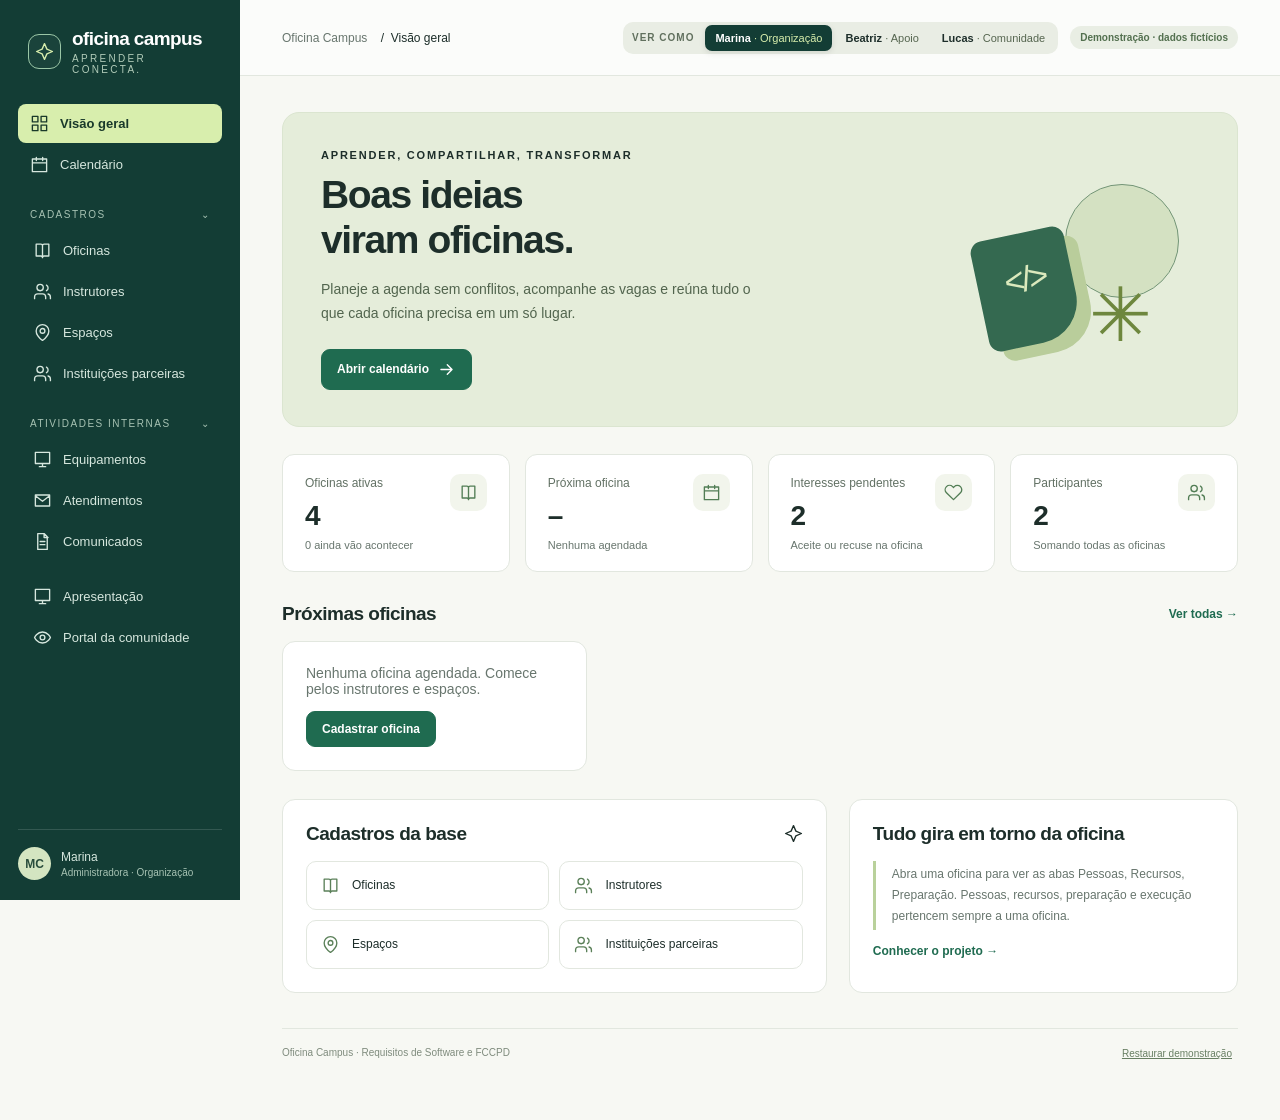
==== commit d3d17964: "Implementação: Materiais, guias, leituras complementares e comunicados" ====
--- a/prototipo.html
+++ b/prototipo.html
@@ -113,7 +113,7 @@
 <a class="skip" href="#conteudo">Pular para o conteúdo</a>
 <div id="app"></div><div id="toast" role="status" aria-live="polite"></div>
 <dialog id="drawer" aria-labelledby="drawer-title"></dialog><dialog id="confirm" aria-labelledby="confirm-title"></dialog>
-<script>window.CAMPUS_MODULES = [{"id": "instrutores", "title": "Instrutores", "singular": "instrutor", "owner": 1, "group": "Cadastros", "summary": "Conheça quem compartilha conhecimento.", "fields": [{"key": "nome", "label": "Nome", "kind": "text", "min": 1, "max": 100, "required": true, "options": [], "hint": ""}, {"key": "apresentacao", "label": "Apresentação", "kind": "textarea", "min": 1, "max": 2000, "required": true, "options": [], "hint": ""}, {"key": "especialidade", "label": "Especialidade", "kind": "text", "min": 1, "max": 150, "required": true, "options": [], "hint": ""}, {"key": "contato", "label": "Contato profissional", "kind": "text", "min": 0, "max": 254, "required": false, "options": [], "hint": ""}], "seeds": [{"nome": "Ana Ribeiro", "apresentacao": "Educadora com experiência em oficinas práticas de tecnologia.", "especialidade": "Programação criativa", "contato": "ana@example.com"}, {"nome": "Bruno Melo", "apresentacao": "Designer dedicado a tornar conceitos complexos mais acessíveis.", "especialidade": "Design de informação", "contato": "bruno@example.com"}], "story": "Como organizadora, quero manter perfis de instrutores para escolher quem ministra cada oficina.", "activity": "Preparar a base", "policy": "padrao", "persona": "Marina", "profiles": ["organizacao"], "community": false, "communityStory": "", "tab": null, "create": true, "edit": true, "actions": [], "menu": ["organizacao"], "archive": true}, {"id": "espacos", "title": "Espaços", "singular": "espaço", "owner": 1, "group": "Cadastros", "summary": "Um panorama dos ambientes disponíveis.", "fields": [{"key": "nome", "label": "Nome", "kind": "text", "min": 1, "max": 100, "required": true, "options": [], "hint": ""}, {"key": "localizacao", "label": "Localização", "kind": "text", "min": 1, "max": 200, "required": true, "options": [], "hint": ""}, {"key": "descricao", "label": "Descrição", "kind": "textarea", "min": 0, "max": 2000, "required": false, "options": [], "hint": ""}, {"key": "capacidade", "label": "Capacidade", "kind": "number", "min": 1, "max": 1000, "required": true, "options": [], "hint": "Número máximo de pessoas no espaço."}], "seeds": [{"nome": "Laboratório Criativo", "localizacao": "Bloco A · sala 204", "descricao": "Mesas modulares e pontos de energia.", "capacidade": 30}, {"nome": "Sala Horizonte", "localizacao": "Bloco B · térreo", "descricao": "Ambiente para encontros e atividades em grupo.", "capacidade": 20}], "story": "Como organizadora, quero manter os espaços com sua capacidade para escolher onde cada oficina acontece.", "activity": "Preparar a base", "policy": "padrao", "persona": "Marina", "profiles": ["organizacao"], "community": false, "communityStory": "", "tab": null, "create": true, "edit": true, "actions": [], "menu": ["organizacao"], "archive": true}, {"id": "oficinas", "title": "Oficinas", "singular": "oficina", "owner": 1, "group": "Cadastros", "summary": "Oficinas com data, local, instrutores e vagas.", "fields": [{"key": "titulo", "label": "Título", "kind": "text", "min": 1, "max": 100, "required": true, "options": [], "hint": ""}, {"key": "apresentacao", "label": "Apresentação", "kind": "textarea", "min": 1, "max": 2000, "required": true, "options": [], "hint": ""}, {"key": "modalidade", "label": "Modalidade", "kind": "select", "min": 1, "max": 100, "required": true, "options": ["Presencial", "Online", "Híbrida"], "hint": ""}, {"key": "duracao", "label": "Duração em minutos", "kind": "number", "min": 1, "max": 480, "required": true, "options": [], "hint": ""}, {"key": "limite", "label": "Limite de participantes", "kind": "number", "min": 1, "max": 1000, "required": true, "options": [], "hint": "Em oficinas presenciais e híbridas, não pode passar da capacidade do espaço."}, {"key": "data", "label": "Data e horário", "kind": "datetime", "min": 16, "max": 16, "required": true, "options": [], "hint": "Dia e horário de início."}, {"key": "espaco", "label": "Espaço", "kind": "ref", "min": 0, "max": 64, "required": false, "options": [], "hint": "Obrigatório para oficinas presenciais e híbridas.", "ref": "espacos", "multiple": false, "requiredUnless": "modalidade=Online"}, {"key": "instrutores", "label": "Instrutores", "kind": "ref", "min": 1, "max": 64, "required": true, "options": [], "hint": "Escolha um ou mais instrutores ativos.", "ref": "instrutores", "multiple": true}], "seeds": [{"titulo": "Introdução à programação criativa", "apresentacao": "Explore lógica e criatividade construindo pequenas experiências interativas.", "modalidade": "Presencial", "duracao": 120, "limite": 20, "data": "2026-11-05T14:00", "espaco": "@espacos:0", "instrutores": ["@instrutores:0"]}, {"titulo": "Dados que contam histórias", "apresentacao": "Transforme números em visualizações e descubra como comunicar descobertas.", "modalidade": "Online", "duracao": 90, "limite": 50, "data": "2026-11-12T19:00", "espaco": "", "instrutores": ["@instrutores:1"]}, {"titulo": "Design para o cotidiano", "apresentacao": "Observe desafios reais e crie soluções simples com ferramentas de design.", "modalidade": "Híbrida", "duracao": 180, "limite": 15, "data": "2026-11-19T09:00", "espaco": "@espacos:1", "instrutores": ["@instrutores:0", "@instrutores:1"]}, {"titulo": "Fotografia com o celular", "apresentacao": "Aprenda enquadramento e luz usando o próprio celular.", "modalidade": "Presencial", "duracao": 90, "limite": 12, "data": "2026-09-10T14:00", "espaco": "@espacos:1", "instrutores": ["@instrutores:1"]}], "story": "Como organizadora, quero manter oficinas com data, local, instrutores e limite de participantes, sem conflito de agenda, para planejar a programação.", "activity": "Preparar a base", "policy": "padrao", "persona": "Marina", "profiles": ["organizacao"], "community": false, "communityStory": "", "tab": null, "create": true, "edit": true, "actions": [], "menu": ["organizacao"], "archive": true}, {"id": "equipamentos", "title": "Equipamentos", "singular": "equipamento", "owner": 3, "group": "Atividades internas", "summary": "Equipamentos da instituição e as oficinas em que estão reservados.", "fields": [{"key": "nome", "label": "Nome", "kind": "text", "min": 2, "max": 80, "required": true, "options": [], "hint": ""}, {"key": "tipo", "label": "Tipo", "kind": "select", "min": 1, "max": 100, "required": true, "options": ["Audiovisual", "Informática", "Ferramenta", "Outro"], "hint": ""}, {"key": "instrucoes", "label": "Instruções de uso", "kind": "textarea", "min": 0, "max": 500, "required": false, "options": [], "hint": ""}, {"key": "oficinas", "label": "Reservado para", "kind": "ref", "min": 0, "max": 64, "required": false, "options": [], "hint": "Oficinas que usarão o equipamento. Não pode haver duas no mesmo horário.", "ref": "oficinas", "multiple": true}], "seeds": [{"nome": "Projetor portátil", "tipo": "Audiovisual", "instrucoes": "Conectar o cabo HDMI antes de ligar.", "oficinas": ["@oficinas:0"]}, {"nome": "Notebook de apoio", "tipo": "Informática", "instrucoes": "Carregar a bateria na véspera.", "oficinas": ["@oficinas:2"]}], "story": "Como equipe de recursos, quero manter os equipamentos da instituição e reservá-los para as oficinas, sem dois usos no mesmo horário.", "activity": "Preparar a base", "policy": "padrao", "persona": "Marina", "profiles": ["organizacao", "apoio"], "community": false, "communityStory": "", "tab": "Recursos", "create": true, "edit": true, "actions": [], "menu": ["organizacao"], "archive": true}, {"id": "parceiras", "title": "Instituições parceiras", "singular": "instituição parceira", "owner": 3, "group": "Cadastros", "summary": "Parceiros e as oficinas que apoiam.", "fields": [{"key": "nome", "label": "Nome", "kind": "text", "min": 2, "max": 120, "required": true, "options": [], "hint": ""}, {"key": "modalidade", "label": "Modalidade de apoio", "kind": "select", "min": 1, "max": 100, "required": true, "options": ["Divulgação", "Cultural", "Institucional"], "hint": ""}, {"key": "contato", "label": "Informações de contato", "kind": "textarea", "min": 0, "max": 300, "required": false, "options": [], "hint": ""}, {"key": "oficinas", "label": "Oficinas apoiadas", "kind": "ref", "min": 0, "max": 64, "required": false, "options": [], "hint": "Uma instituição pode apoiar várias oficinas.", "ref": "oficinas", "multiple": true}], "seeds": [{"nome": "Coletivo Horizonte", "modalidade": "Cultural", "contato": "parcerias@example.com", "oficinas": ["@oficinas:0", "@oficinas:2"]}], "story": "Como equipe de recursos, quero manter as instituições parceiras e as oficinas que cada uma apoia.", "activity": "Preparar a base", "policy": "padrao", "persona": "Marina", "profiles": ["organizacao", "apoio"], "community": false, "communityStory": "", "tab": "Recursos", "create": true, "edit": true, "actions": [], "menu": ["organizacao"], "archive": true}, {"id": "kits", "title": "Kits de materiais", "singular": "kit de materiais", "owner": 3, "group": "Oficina", "summary": "O kit de materiais de cada oficina, com componentes descritos livremente.", "fields": [{"key": "nome", "label": "Nome", "kind": "text", "min": 2, "max": 80, "required": true, "options": [], "hint": ""}, {"key": "finalidade", "label": "Finalidade", "kind": "textarea", "min": 0, "max": 300, "required": false, "options": [], "hint": ""}, {"key": "componentes", "label": "Componentes", "kind": "list", "min": 1, "max": 100, "required": true, "options": [], "hint": "Pelo menos um componente. Até 100 caracteres por descrição."}, {"key": "oficina", "label": "Oficina", "kind": "ref", "min": 1, "max": 64, "required": true, "options": [], "hint": "Escolha a oficina a que esta ficha pertence.", "ref": "oficinas", "multiple": false}], "seeds": [{"nome": "Kit de prototipação", "finalidade": "Apoiar atividades rápidas de ideação.", "componentes": ["Bloco de notas adesivas", "Canetas coloridas", "Folhas de papel A4"], "oficina": "@oficinas:0"}, {"nome": "Kit de observação e design", "finalidade": "Materiais para os exercícios de observação do cotidiano.", "componentes": ["Cadernos de desenho", "Lápis grafite", "Réguas de 30 cm"], "oficina": "@oficinas:2"}], "story": "Como equipe de recursos, quero manter o kit de materiais de cada oficina para registrar, em uma lista textual, o que precisa ser separado.", "activity": "Organizar a realização", "policy": "padrao", "persona": "Beatriz", "profiles": ["organizacao", "apoio"], "community": false, "communityStory": "", "tab": "Recursos", "create": true, "edit": true, "actions": [], "menu": [], "archive": true}, {"id": "acessibilidade", "title": "Acessibilidade", "singular": "recurso de acessibilidade", "owner": 3, "group": "Oficina", "summary": "Recursos de acessibilidade previstos para cada oficina.", "fields": [{"key": "nome", "label": "Nome", "kind": "text", "min": 2, "max": 80, "required": true, "options": [], "hint": ""}, {"key": "categoria", "label": "Categoria", "kind": "select", "min": 1, "max": 100, "required": true, "options": ["Visual", "Auditiva", "Mobilidade", "Comunicação", "Outra"], "hint": ""}, {"key": "orientacao", "label": "Orientação de utilização", "kind": "textarea", "min": 1, "max": 500, "required": true, "options": [], "hint": ""}, {"key": "oficina", "label": "Oficina", "kind": "ref", "min": 1, "max": 64, "required": true, "options": [], "hint": "Oficina a que esta ficha pertence.", "ref": "oficinas", "multiple": false}], "seeds": [{"nome": "Materiais com fonte ampliada", "categoria": "Visual", "orientacao": "Disponibilizar uma versão com fonte ampliada e alto contraste.", "oficina": "@oficinas:0"}], "story": "Como equipe de recursos, quero registrar os recursos de acessibilidade de cada oficina para orientar sua utilização.", "activity": "Organizar a realização", "policy": "padrao", "persona": "Beatriz", "profiles": ["organizacao", "apoio"], "community": false, "communityStory": "", "tab": "Recursos", "create": true, "edit": true, "actions": [], "menu": [], "archive": true}, {"id": "participantes", "title": "Participantes", "singular": "participante", "owner": 2, "group": "Oficina", "summary": "Quem participa de cada oficina, até o limite de vagas.", "fields": [{"key": "nome", "label": "Nome", "kind": "text", "min": 2, "max": 100, "required": true, "options": [], "hint": ""}, {"key": "email", "label": "E-mail", "kind": "email", "min": 1, "max": 254, "required": true, "options": [], "hint": ""}, {"key": "telefone", "label": "Telefone", "kind": "tel", "min": 8, "max": 20, "required": true, "options": [], "hint": "Com DDD. Ex.: (81) 99999-0000."}, {"key": "profissao", "label": "Profissão", "kind": "text", "min": 2, "max": 100, "required": true, "options": [], "hint": ""}, {"key": "observacoes", "label": "Observações", "kind": "textarea", "min": 0, "max": 500, "required": false, "options": [], "hint": ""}, {"key": "oficina", "label": "Oficina", "kind": "ref", "min": 1, "max": 64, "required": true, "options": [], "hint": "Oficina a que esta ficha pertence.", "ref": "oficinas", "multiple": false}], "seeds": [{"nome": "Luiza Santos", "email": "luiza@example.com", "telefone": "(81) 99999-0001", "profissao": "Designer", "observacoes": "Interesse em experiências práticas.", "oficina": "@oficinas:0"}, {"nome": "Rafael Souza", "email": "rafael@example.com", "telefone": "(81) 99999-0002", "profissao": "Professor", "observacoes": "", "oficina": "@oficinas:2"}], "story": "Como equipe de relacionamento, quero manter os participantes de cada oficina, respeitando o limite de vagas.", "activity": "Organizar a realização", "policy": "padrao", "persona": "Beatriz", "profiles": ["organizacao", "apoio"], "community": false, "communityStory": "", "tab": "Pessoas", "create": true, "edit": true, "actions": [], "menu": [], "archive": true}, {"id": "interesses", "title": "Manifestações de interesse", "singular": "manifestação de interesse", "owner": 2, "group": "Oficina", "summary": "Interesses enviados pelo portal, para aceitar ou recusar.", "fields": [{"key": "nome", "label": "Nome", "kind": "text", "min": 2, "max": 100, "required": true, "options": [], "hint": ""}, {"key": "email", "label": "E-mail", "kind": "email", "min": 1, "max": 254, "required": true, "options": [], "hint": ""}, {"key": "telefone", "label": "Telefone", "kind": "tel", "min": 8, "max": 20, "required": true, "options": [], "hint": "Com DDD. Ex.: (81) 99999-0000."}, {"key": "profissao", "label": "Profissão", "kind": "text", "min": 2, "max": 100, "required": true, "options": [], "hint": ""}, {"key": "oficina", "label": "Oficina", "kind": "ref", "min": 1, "max": 64, "required": true, "options": [], "hint": "Oficina a que esta ficha pertence.", "ref": "oficinas", "multiple": false}, {"key": "situacao", "label": "Situação", "kind": "select", "min": 0, "max": 100, "required": false, "options": ["Pendente", "Aceita", "Recusada"], "hint": "Definida ao aceitar ou recusar.", "readonly": true}], "seeds": [{"nome": "Ana Lima", "email": "ana.lima@example.com", "telefone": "(81) 98888-0002", "profissao": "Estudante de Sistemas", "oficina": "@oficinas:0", "situacao": "Pendente"}, {"nome": "Gabriel Costa", "email": "gabriel@example.com", "telefone": "(81) 98888-0003", "profissao": "Fotógrafo", "oficina": "@oficinas:2", "situacao": "Pendente"}], "story": "Como organizadora, quero aceitar ou recusar as manifestações de interesse; ao aceitar, o participante entra na oficina.", "activity": "Ouvir a comunidade", "policy": "padrao", "persona": "Marina", "profiles": ["organizacao", "apoio"], "community": true, "communityStory": "Como aluno, quero manifestar interesse em uma oficina pelo portal, informando meus contatos, para ser incluído como participante.", "tab": "Pessoas", "create": false, "edit": false, "actions": ["aceitar", "recusar"], "menu": [], "archive": true}, {"id": "avaliacoes", "title": "Avaliações", "singular": "avaliação", "owner": 2, "group": "Oficina", "summary": "O que os participantes acharam de cada oficina realizada.", "fields": [{"key": "nota", "label": "Nota", "kind": "number", "min": 1, "max": 5, "required": true, "options": [], "hint": ""}, {"key": "aspecto", "label": "Aspecto", "kind": "select", "min": 1, "max": 100, "required": true, "options": ["Conteúdo da oficina", "Condução do instrutor", "Organização e espaço"], "hint": ""}, {"key": "comentario", "label": "Comentário", "kind": "textarea", "min": 5, "max": 500, "required": true, "options": [], "hint": ""}, {"key": "nome", "label": "Nome opcional", "kind": "text", "min": 2, "max": 100, "required": false, "options": [], "hint": ""}, {"key": "oficina", "label": "Oficina", "kind": "ref", "min": 1, "max": 64, "required": true, "options": [], "hint": "Escolha a oficina a que esta ficha pertence.", "ref": "oficinas", "multiple": false}], "seeds": [{"nota": 4, "aspecto": "Conteúdo da oficina", "comentario": "Encontrei facilmente as informações de que precisava.", "nome": "", "oficina": "@oficinas:3"}], "story": "Como equipe de relacionamento, quero registrar avaliações das oficinas realizadas para conhecer a percepção de quem participou.", "activity": "Aprender e manter", "policy": "padrao", "persona": "Beatriz", "profiles": ["organizacao", "apoio"], "community": true, "communityStory": "Como aluno, quero avaliar pelo portal uma oficina depois que ela acontecer, para contar como foi a experiência.", "tab": "Pessoas", "create": true, "edit": true, "actions": [], "menu": [], "archive": true}, {"id": "atendimentos", "title": "Atendimentos", "singular": "atendimento", "owner": 2, "group": "Atividades internas", "summary": "Dúvidas e problemas enviados pela comunidade, para consulta da organização.", "fields": [{"key": "assunto", "label": "Assunto", "kind": "text", "min": 5, "max": 120, "required": true, "options": [], "hint": ""}, {"key": "descricao", "label": "Descrição", "kind": "textarea", "min": 10, "max": 1000, "required": true, "options": [], "hint": ""}, {"key": "categoria", "label": "Categoria", "kind": "select", "min": 1, "max": 100, "required": true, "options": ["Dúvida", "Problema no portal", "Outro"], "hint": ""}], "seeds": [{"assunto": "Como enviar uma sugestão?", "descricao": "Gostaria de sugerir um tema para uma próxima oficina.", "categoria": "Dúvida"}], "story": "Como organizadora, quero consultar as dúvidas e os problemas enviados pela comunidade para acompanhar o que precisa de atenção.", "activity": "Aprender e manter", "policy": "padrao", "persona": "Beatriz", "profiles": ["organizacao", "apoio"], "community": true, "communityStory": "Como aluno, quero enviar pelo portal uma dúvida ou um problema para a organização.", "tab": null, "create": false, "edit": false, "actions": [], "menu": ["organizacao", "apoio"], "archive": false}];
+<script>window.CAMPUS_MODULES = [{"id": "instrutores", "title": "Instrutores", "singular": "instrutor", "owner": 1, "group": "Cadastros", "summary": "Conheça quem compartilha conhecimento.", "fields": [{"key": "nome", "label": "Nome", "kind": "text", "min": 1, "max": 100, "required": true, "options": [], "hint": ""}, {"key": "apresentacao", "label": "Apresentação", "kind": "textarea", "min": 1, "max": 2000, "required": true, "options": [], "hint": ""}, {"key": "especialidade", "label": "Especialidade", "kind": "text", "min": 1, "max": 150, "required": true, "options": [], "hint": ""}, {"key": "contato", "label": "Contato profissional", "kind": "text", "min": 0, "max": 254, "required": false, "options": [], "hint": ""}], "seeds": [{"nome": "Ana Ribeiro", "apresentacao": "Educadora com experiência em oficinas práticas de tecnologia.", "especialidade": "Programação criativa", "contato": "ana@example.com"}, {"nome": "Bruno Melo", "apresentacao": "Designer dedicado a tornar conceitos complexos mais acessíveis.", "especialidade": "Design de informação", "contato": "bruno@example.com"}], "story": "Como organizadora, quero manter perfis de instrutores para escolher quem ministra cada oficina.", "activity": "Preparar a base", "policy": "padrao", "persona": "Marina", "profiles": ["organizacao"], "community": false, "communityStory": "", "tab": null, "create": true, "edit": true, "actions": [], "menu": ["organizacao"], "archive": true}, {"id": "espacos", "title": "Espaços", "singular": "espaço", "owner": 1, "group": "Cadastros", "summary": "Um panorama dos ambientes disponíveis.", "fields": [{"key": "nome", "label": "Nome", "kind": "text", "min": 1, "max": 100, "required": true, "options": [], "hint": ""}, {"key": "localizacao", "label": "Localização", "kind": "text", "min": 1, "max": 200, "required": true, "options": [], "hint": ""}, {"key": "descricao", "label": "Descrição", "kind": "textarea", "min": 0, "max": 2000, "required": false, "options": [], "hint": ""}, {"key": "capacidade", "label": "Capacidade", "kind": "number", "min": 1, "max": 1000, "required": true, "options": [], "hint": "Número máximo de pessoas no espaço."}], "seeds": [{"nome": "Laboratório Criativo", "localizacao": "Bloco A · sala 204", "descricao": "Mesas modulares e pontos de energia.", "capacidade": 30}, {"nome": "Sala Horizonte", "localizacao": "Bloco B · térreo", "descricao": "Ambiente para encontros e atividades em grupo.", "capacidade": 20}], "story": "Como organizadora, quero manter os espaços com sua capacidade para escolher onde cada oficina acontece.", "activity": "Preparar a base", "policy": "padrao", "persona": "Marina", "profiles": ["organizacao"], "community": false, "communityStory": "", "tab": null, "create": true, "edit": true, "actions": [], "menu": ["organizacao"], "archive": true}, {"id": "oficinas", "title": "Oficinas", "singular": "oficina", "owner": 1, "group": "Cadastros", "summary": "Oficinas com data, local, instrutores e vagas.", "fields": [{"key": "titulo", "label": "Título", "kind": "text", "min": 1, "max": 100, "required": true, "options": [], "hint": ""}, {"key": "apresentacao", "label": "Apresentação", "kind": "textarea", "min": 1, "max": 2000, "required": true, "options": [], "hint": ""}, {"key": "modalidade", "label": "Modalidade", "kind": "select", "min": 1, "max": 100, "required": true, "options": ["Presencial", "Online", "Híbrida"], "hint": ""}, {"key": "duracao", "label": "Duração em minutos", "kind": "number", "min": 1, "max": 480, "required": true, "options": [], "hint": ""}, {"key": "limite", "label": "Limite de participantes", "kind": "number", "min": 1, "max": 1000, "required": true, "options": [], "hint": "Em oficinas presenciais e híbridas, não pode passar da capacidade do espaço."}, {"key": "data", "label": "Data e horário", "kind": "datetime", "min": 16, "max": 16, "required": true, "options": [], "hint": "Dia e horário de início."}, {"key": "espaco", "label": "Espaço", "kind": "ref", "min": 0, "max": 64, "required": false, "options": [], "hint": "Obrigatório para oficinas presenciais e híbridas.", "ref": "espacos", "multiple": false, "requiredUnless": "modalidade=Online"}, {"key": "instrutores", "label": "Instrutores", "kind": "ref", "min": 1, "max": 64, "required": true, "options": [], "hint": "Escolha um ou mais instrutores ativos.", "ref": "instrutores", "multiple": true}], "seeds": [{"titulo": "Introdução à programação criativa", "apresentacao": "Explore lógica e criatividade construindo pequenas experiências interativas.", "modalidade": "Presencial", "duracao": 120, "limite": 20, "data": "2026-11-05T14:00", "espaco": "@espacos:0", "instrutores": ["@instrutores:0"]}, {"titulo": "Dados que contam histórias", "apresentacao": "Transforme números em visualizações e descubra como comunicar descobertas.", "modalidade": "Online", "duracao": 90, "limite": 50, "data": "2026-11-12T19:00", "espaco": "", "instrutores": ["@instrutores:1"]}, {"titulo": "Design para o cotidiano", "apresentacao": "Observe desafios reais e crie soluções simples com ferramentas de design.", "modalidade": "Híbrida", "duracao": 180, "limite": 15, "data": "2026-11-19T09:00", "espaco": "@espacos:1", "instrutores": ["@instrutores:0", "@instrutores:1"]}, {"titulo": "Fotografia com o celular", "apresentacao": "Aprenda enquadramento e luz usando o próprio celular.", "modalidade": "Presencial", "duracao": 90, "limite": 12, "data": "2026-09-10T14:00", "espaco": "@espacos:1", "instrutores": ["@instrutores:1"]}], "story": "Como organizadora, quero manter oficinas com data, local, instrutores e limite de participantes, sem conflito de agenda, para planejar a programação.", "activity": "Preparar a base", "policy": "padrao", "persona": "Marina", "profiles": ["organizacao"], "community": false, "communityStory": "", "tab": null, "create": true, "edit": true, "actions": [], "menu": ["organizacao"], "archive": true}, {"id": "materiais", "title": "Materiais de apoio", "singular": "material de apoio", "owner": 4, "group": "Oficina", "summary": "Links de estudo de cada oficina.", "fields": [{"key": "titulo", "label": "Título", "kind": "text", "min": 3, "max": 100, "required": true, "options": [], "hint": ""}, {"key": "endereco", "label": "Endereço do material", "kind": "url", "min": 1, "max": 0, "required": true, "options": [], "hint": "Informe uma URL HTTP ou HTTPS com host. O sistema não verifica a existência."}, {"key": "descricao", "label": "Descrição", "kind": "textarea", "min": 0, "max": 300, "required": false, "options": [], "hint": ""}, {"key": "oficina", "label": "Oficina", "kind": "ref", "min": 1, "max": 64, "required": true, "options": [], "hint": "Oficina a que esta ficha pertence.", "ref": "oficinas", "multiple": false}], "seeds": [{"titulo": "Documentação do Python", "endereco": "https://docs.python.org/pt-br/3/", "descricao": "Referência de linguagem e primeiros passos.", "oficina": "@oficinas:0"}], "story": "Como organizadora de conteúdo, quero publicar links de apoio de cada oficina para orientar quem vai participar.", "activity": "Orientar a comunidade", "policy": "conteudo", "persona": "Marina", "profiles": ["organizacao", "apoio"], "community": false, "communityStory": "", "tab": "Preparação", "create": true, "edit": true, "actions": [], "menu": [], "archive": true}, {"id": "guias", "title": "Guias de preparação", "singular": "guia de preparação", "owner": 4, "group": "Oficina", "summary": "Orientações claras antes de cada oficina.", "fields": [{"key": "titulo", "label": "Título", "kind": "text", "min": 3, "max": 100, "required": true, "options": [], "hint": ""}, {"key": "resumo", "label": "Resumo", "kind": "textarea", "min": 0, "max": 200, "required": false, "options": [], "hint": ""}, {"key": "instrucoes", "label": "Instruções", "kind": "textarea", "min": 10, "max": 4000, "required": true, "options": [], "hint": ""}, {"key": "oficina", "label": "Oficina", "kind": "ref", "min": 1, "max": 64, "required": true, "options": [], "hint": "Escolha a oficina a que esta ficha pertence.", "ref": "oficinas", "multiple": false}], "seeds": [{"titulo": "Prepare seu ambiente de estudo", "resumo": "Um roteiro simples para começar.", "instrucoes": "1. Escolha um lugar confortável.\n2. Separe seu material.\n3. Leia as orientações da proposta.", "oficina": "@oficinas:0"}], "story": "Como organizadora de conteúdo, quero publicar o guia de preparação de cada oficina para orientar quem vai participar.", "activity": "Orientar a comunidade", "policy": "conteudo", "persona": "Marina", "profiles": ["organizacao", "apoio"], "community": false, "communityStory": "", "tab": "Preparação", "create": true, "edit": true, "actions": [], "menu": [], "archive": true}, {"id": "leituras", "title": "Leituras complementares", "singular": "leitura complementar", "owner": 4, "group": "Oficina", "summary": "Livros, capítulos e artigos indicados para cada oficina.", "fields": [{"key": "titulo", "label": "Título", "kind": "text", "min": 3, "max": 150, "required": true, "options": [], "hint": ""}, {"key": "autor", "label": "Autor", "kind": "text", "min": 2, "max": 150, "required": true, "options": [], "hint": ""}, {"key": "tipo", "label": "Tipo", "kind": "select", "min": 1, "max": 100, "required": true, "options": ["Livro", "Capítulo", "Artigo", "Outro"], "hint": ""}, {"key": "trecho", "label": "Trecho indicado", "kind": "text", "min": 0, "max": 150, "required": false, "options": [], "hint": "Ex.: capítulos 1 e 2, páginas 15 a 40."}, {"key": "obrigatoriedade", "label": "Obrigatoriedade", "kind": "select", "min": 1, "max": 100, "required": true, "options": ["Obrigatória", "Opcional"], "hint": ""}, {"key": "ordem", "label": "Ordem sugerida", "kind": "number", "min": 1, "max": 50, "required": true, "options": [], "hint": ""}, {"key": "oficina", "label": "Oficina", "kind": "ref", "min": 1, "max": 64, "required": true, "options": [], "hint": "Oficina a que esta ficha pertence.", "ref": "oficinas", "multiple": false}], "seeds": [{"titulo": "Pense em Python", "autor": "Allen B. Downey", "tipo": "Livro", "trecho": "Capítulos 1 e 2", "obrigatoriedade": "Obrigatória", "ordem": 1, "oficina": "@oficinas:0"}], "story": "Como organizadora de conteúdo, quero indicar leituras complementares para cada oficina, em ordem sugerida, para aprofundar o estudo de quem participa.", "activity": "Orientar a comunidade", "policy": "conteudo", "persona": "Marina", "profiles": ["organizacao", "apoio"], "community": false, "communityStory": "", "tab": "Preparação", "create": true, "edit": true, "actions": [], "menu": [], "archive": true}, {"id": "comunicados", "title": "Comunicados", "singular": "comunicado", "owner": 4, "group": "Atividades internas", "summary": "Um mural de informações para a comunidade.", "fields": [{"key": "titulo", "label": "Título", "kind": "text", "min": 3, "max": 100, "required": true, "options": [], "hint": ""}, {"key": "mensagem", "label": "Mensagem", "kind": "textarea", "min": 10, "max": 2000, "required": true, "options": [], "hint": ""}, {"key": "etiqueta", "label": "Etiqueta informativa", "kind": "text", "min": 0, "max": 40, "required": false, "options": [], "hint": ""}], "seeds": [{"titulo": "Bem-vindos ao Oficina Campus", "mensagem": "Um espaço para reunir ideias, orientações e informações sobre oficinas acadêmicas.", "etiqueta": "Novidades"}], "story": "Como organizadora de conteúdo, quero publicar comunicados no mural para compartilhar informações gerais.", "activity": "Orientar a comunidade", "policy": "conteudo", "persona": "Marina", "profiles": ["organizacao"], "community": false, "communityStory": "", "tab": null, "create": true, "edit": true, "actions": [], "menu": ["organizacao"], "archive": true}, {"id": "equipamentos", "title": "Equipamentos", "singular": "equipamento", "owner": 3, "group": "Atividades internas", "summary": "Equipamentos da instituição e as oficinas em que estão reservados.", "fields": [{"key": "nome", "label": "Nome", "kind": "text", "min": 2, "max": 80, "required": true, "options": [], "hint": ""}, {"key": "tipo", "label": "Tipo", "kind": "select", "min": 1, "max": 100, "required": true, "options": ["Audiovisual", "Informática", "Ferramenta", "Outro"], "hint": ""}, {"key": "instrucoes", "label": "Instruções de uso", "kind": "textarea", "min": 0, "max": 500, "required": false, "options": [], "hint": ""}, {"key": "oficinas", "label": "Reservado para", "kind": "ref", "min": 0, "max": 64, "required": false, "options": [], "hint": "Oficinas que usarão o equipamento. Não pode haver duas no mesmo horário.", "ref": "oficinas", "multiple": true}], "seeds": [{"nome": "Projetor portátil", "tipo": "Audiovisual", "instrucoes": "Conectar o cabo HDMI antes de ligar.", "oficinas": ["@oficinas:0"]}, {"nome": "Notebook de apoio", "tipo": "Informática", "instrucoes": "Carregar a bateria na véspera.", "oficinas": ["@oficinas:2"]}], "story": "Como equipe de recursos, quero manter os equipamentos da instituição e reservá-los para as oficinas, sem dois usos no mesmo horário.", "activity": "Preparar a base", "policy": "padrao", "persona": "Marina", "profiles": ["organizacao", "apoio"], "community": false, "communityStory": "", "tab": "Recursos", "create": true, "edit": true, "actions": [], "menu": ["organizacao"], "archive": true}, {"id": "parceiras", "title": "Instituições parceiras", "singular": "instituição parceira", "owner": 3, "group": "Cadastros", "summary": "Parceiros e as oficinas que apoiam.", "fields": [{"key": "nome", "label": "Nome", "kind": "text", "min": 2, "max": 120, "required": true, "options": [], "hint": ""}, {"key": "modalidade", "label": "Modalidade de apoio", "kind": "select", "min": 1, "max": 100, "required": true, "options": ["Divulgação", "Cultural", "Institucional"], "hint": ""}, {"key": "contato", "label": "Informações de contato", "kind": "textarea", "min": 0, "max": 300, "required": false, "options": [], "hint": ""}, {"key": "oficinas", "label": "Oficinas apoiadas", "kind": "ref", "min": 0, "max": 64, "required": false, "options": [], "hint": "Uma instituição pode apoiar várias oficinas.", "ref": "oficinas", "multiple": true}], "seeds": [{"nome": "Coletivo Horizonte", "modalidade": "Cultural", "contato": "parcerias@example.com", "oficinas": ["@oficinas:0", "@oficinas:2"]}], "story": "Como equipe de recursos, quero manter as instituições parceiras e as oficinas que cada uma apoia.", "activity": "Preparar a base", "policy": "padrao", "persona": "Marina", "profiles": ["organizacao", "apoio"], "community": false, "communityStory": "", "tab": "Recursos", "create": true, "edit": true, "actions": [], "menu": ["organizacao"], "archive": true}, {"id": "kits", "title": "Kits de materiais", "singular": "kit de materiais", "owner": 3, "group": "Oficina", "summary": "O kit de materiais de cada oficina, com componentes descritos livremente.", "fields": [{"key": "nome", "label": "Nome", "kind": "text", "min": 2, "max": 80, "required": true, "options": [], "hint": ""}, {"key": "finalidade", "label": "Finalidade", "kind": "textarea", "min": 0, "max": 300, "required": false, "options": [], "hint": ""}, {"key": "componentes", "label": "Componentes", "kind": "list", "min": 1, "max": 100, "required": true, "options": [], "hint": "Pelo menos um componente. Até 100 caracteres por descrição."}, {"key": "oficina", "label": "Oficina", "kind": "ref", "min": 1, "max": 64, "required": true, "options": [], "hint": "Escolha a oficina a que esta ficha pertence.", "ref": "oficinas", "multiple": false}], "seeds": [{"nome": "Kit de prototipação", "finalidade": "Apoiar atividades rápidas de ideação.", "componentes": ["Bloco de notas adesivas", "Canetas coloridas", "Folhas de papel A4"], "oficina": "@oficinas:0"}, {"nome": "Kit de observação e design", "finalidade": "Materiais para os exercícios de observação do cotidiano.", "componentes": ["Cadernos de desenho", "Lápis grafite", "Réguas de 30 cm"], "oficina": "@oficinas:2"}], "story": "Como equipe de recursos, quero manter o kit de materiais de cada oficina para registrar, em uma lista textual, o que precisa ser separado.", "activity": "Organizar a realização", "policy": "padrao", "persona": "Beatriz", "profiles": ["organizacao", "apoio"], "community": false, "communityStory": "", "tab": "Recursos", "create": true, "edit": true, "actions": [], "menu": [], "archive": true}, {"id": "acessibilidade", "title": "Acessibilidade", "singular": "recurso de acessibilidade", "owner": 3, "group": "Oficina", "summary": "Recursos de acessibilidade previstos para cada oficina.", "fields": [{"key": "nome", "label": "Nome", "kind": "text", "min": 2, "max": 80, "required": true, "options": [], "hint": ""}, {"key": "categoria", "label": "Categoria", "kind": "select", "min": 1, "max": 100, "required": true, "options": ["Visual", "Auditiva", "Mobilidade", "Comunicação", "Outra"], "hint": ""}, {"key": "orientacao", "label": "Orientação de utilização", "kind": "textarea", "min": 1, "max": 500, "required": true, "options": [], "hint": ""}, {"key": "oficina", "label": "Oficina", "kind": "ref", "min": 1, "max": 64, "required": true, "options": [], "hint": "Oficina a que esta ficha pertence.", "ref": "oficinas", "multiple": false}], "seeds": [{"nome": "Materiais com fonte ampliada", "categoria": "Visual", "orientacao": "Disponibilizar uma versão com fonte ampliada e alto contraste.", "oficina": "@oficinas:0"}], "story": "Como equipe de recursos, quero registrar os recursos de acessibilidade de cada oficina para orientar sua utilização.", "activity": "Organizar a realização", "policy": "padrao", "persona": "Beatriz", "profiles": ["organizacao", "apoio"], "community": false, "communityStory": "", "tab": "Recursos", "create": true, "edit": true, "actions": [], "menu": [], "archive": true}, {"id": "participantes", "title": "Participantes", "singular": "participante", "owner": 2, "group": "Oficina", "summary": "Quem participa de cada oficina, até o limite de vagas.", "fields": [{"key": "nome", "label": "Nome", "kind": "text", "min": 2, "max": 100, "required": true, "options": [], "hint": ""}, {"key": "email", "label": "E-mail", "kind": "email", "min": 1, "max": 254, "required": true, "options": [], "hint": ""}, {"key": "telefone", "label": "Telefone", "kind": "tel", "min": 8, "max": 20, "required": true, "options": [], "hint": "Com DDD. Ex.: (81) 99999-0000."}, {"key": "profissao", "label": "Profissão", "kind": "text", "min": 2, "max": 100, "required": true, "options": [], "hint": ""}, {"key": "observacoes", "label": "Observações", "kind": "textarea", "min": 0, "max": 500, "required": false, "options": [], "hint": ""}, {"key": "oficina", "label": "Oficina", "kind": "ref", "min": 1, "max": 64, "required": true, "options": [], "hint": "Oficina a que esta ficha pertence.", "ref": "oficinas", "multiple": false}], "seeds": [{"nome": "Luiza Santos", "email": "luiza@example.com", "telefone": "(81) 99999-0001", "profissao": "Designer", "observacoes": "Interesse em experiências práticas.", "oficina": "@oficinas:0"}, {"nome": "Rafael Souza", "email": "rafael@example.com", "telefone": "(81) 99999-0002", "profissao": "Professor", "observacoes": "", "oficina": "@oficinas:2"}], "story": "Como equipe de relacionamento, quero manter os participantes de cada oficina, respeitando o limite de vagas.", "activity": "Organizar a realização", "policy": "padrao", "persona": "Beatriz", "profiles": ["organizacao", "apoio"], "community": false, "communityStory": "", "tab": "Pessoas", "create": true, "edit": true, "actions": [], "menu": [], "archive": true}, {"id": "interesses", "title": "Manifestações de interesse", "singular": "manifestação de interesse", "owner": 2, "group": "Oficina", "summary": "Interesses enviados pelo portal, para aceitar ou recusar.", "fields": [{"key": "nome", "label": "Nome", "kind": "text", "min": 2, "max": 100, "required": true, "options": [], "hint": ""}, {"key": "email", "label": "E-mail", "kind": "email", "min": 1, "max": 254, "required": true, "options": [], "hint": ""}, {"key": "telefone", "label": "Telefone", "kind": "tel", "min": 8, "max": 20, "required": true, "options": [], "hint": "Com DDD. Ex.: (81) 99999-0000."}, {"key": "profissao", "label": "Profissão", "kind": "text", "min": 2, "max": 100, "required": true, "options": [], "hint": ""}, {"key": "oficina", "label": "Oficina", "kind": "ref", "min": 1, "max": 64, "required": true, "options": [], "hint": "Oficina a que esta ficha pertence.", "ref": "oficinas", "multiple": false}, {"key": "situacao", "label": "Situação", "kind": "select", "min": 0, "max": 100, "required": false, "options": ["Pendente", "Aceita", "Recusada"], "hint": "Definida ao aceitar ou recusar.", "readonly": true}], "seeds": [{"nome": "Ana Lima", "email": "ana.lima@example.com", "telefone": "(81) 98888-0002", "profissao": "Estudante de Sistemas", "oficina": "@oficinas:0", "situacao": "Pendente"}, {"nome": "Gabriel Costa", "email": "gabriel@example.com", "telefone": "(81) 98888-0003", "profissao": "Fotógrafo", "oficina": "@oficinas:2", "situacao": "Pendente"}], "story": "Como organizadora, quero aceitar ou recusar as manifestações de interesse; ao aceitar, o participante entra na oficina.", "activity": "Ouvir a comunidade", "policy": "padrao", "persona": "Marina", "profiles": ["organizacao", "apoio"], "community": true, "communityStory": "Como aluno, quero manifestar interesse em uma oficina pelo portal, informando meus contatos, para ser incluído como participante.", "tab": "Pessoas", "create": false, "edit": false, "actions": ["aceitar", "recusar"], "menu": [], "archive": true}, {"id": "avaliacoes", "title": "Avaliações", "singular": "avaliação", "owner": 2, "group": "Oficina", "summary": "O que os participantes acharam de cada oficina realizada.", "fields": [{"key": "nota", "label": "Nota", "kind": "number", "min": 1, "max": 5, "required": true, "options": [], "hint": ""}, {"key": "aspecto", "label": "Aspecto", "kind": "select", "min": 1, "max": 100, "required": true, "options": ["Conteúdo da oficina", "Condução do instrutor", "Organização e espaço"], "hint": ""}, {"key": "comentario", "label": "Comentário", "kind": "textarea", "min": 5, "max": 500, "required": true, "options": [], "hint": ""}, {"key": "nome", "label": "Nome opcional", "kind": "text", "min": 2, "max": 100, "required": false, "options": [], "hint": ""}, {"key": "oficina", "label": "Oficina", "kind": "ref", "min": 1, "max": 64, "required": true, "options": [], "hint": "Escolha a oficina a que esta ficha pertence.", "ref": "oficinas", "multiple": false}], "seeds": [{"nota": 4, "aspecto": "Conteúdo da oficina", "comentario": "Encontrei facilmente as informações de que precisava.", "nome": "", "oficina": "@oficinas:3"}], "story": "Como equipe de relacionamento, quero registrar avaliações das oficinas realizadas para conhecer a percepção de quem participou.", "activity": "Aprender e manter", "policy": "padrao", "persona": "Beatriz", "profiles": ["organizacao", "apoio"], "community": true, "communityStory": "Como aluno, quero avaliar pelo portal uma oficina depois que ela acontecer, para contar como foi a experiência.", "tab": "Pessoas", "create": true, "edit": true, "actions": [], "menu": [], "archive": true}, {"id": "atendimentos", "title": "Atendimentos", "singular": "atendimento", "owner": 2, "group": "Atividades internas", "summary": "Dúvidas e problemas enviados pela comunidade, para consulta da organização.", "fields": [{"key": "assunto", "label": "Assunto", "kind": "text", "min": 5, "max": 120, "required": true, "options": [], "hint": ""}, {"key": "descricao", "label": "Descrição", "kind": "textarea", "min": 10, "max": 1000, "required": true, "options": [], "hint": ""}, {"key": "categoria", "label": "Categoria", "kind": "select", "min": 1, "max": 100, "required": true, "options": ["Dúvida", "Problema no portal", "Outro"], "hint": ""}], "seeds": [{"assunto": "Como enviar uma sugestão?", "descricao": "Gostaria de sugerir um tema para uma próxima oficina.", "categoria": "Dúvida"}], "story": "Como organizadora, quero consultar as dúvidas e os problemas enviados pela comunidade para acompanhar o que precisa de atenção.", "activity": "Aprender e manter", "policy": "padrao", "persona": "Beatriz", "profiles": ["organizacao", "apoio"], "community": true, "communityStory": "Como aluno, quero enviar pelo portal uma dúvida ou um problema para a organização.", "tab": null, "create": false, "edit": false, "actions": [], "menu": ["organizacao", "apoio"], "archive": false}];
 window.CAMPUS_EDITION = "grupo";
 </script><script>(function(root){
 'use strict';
